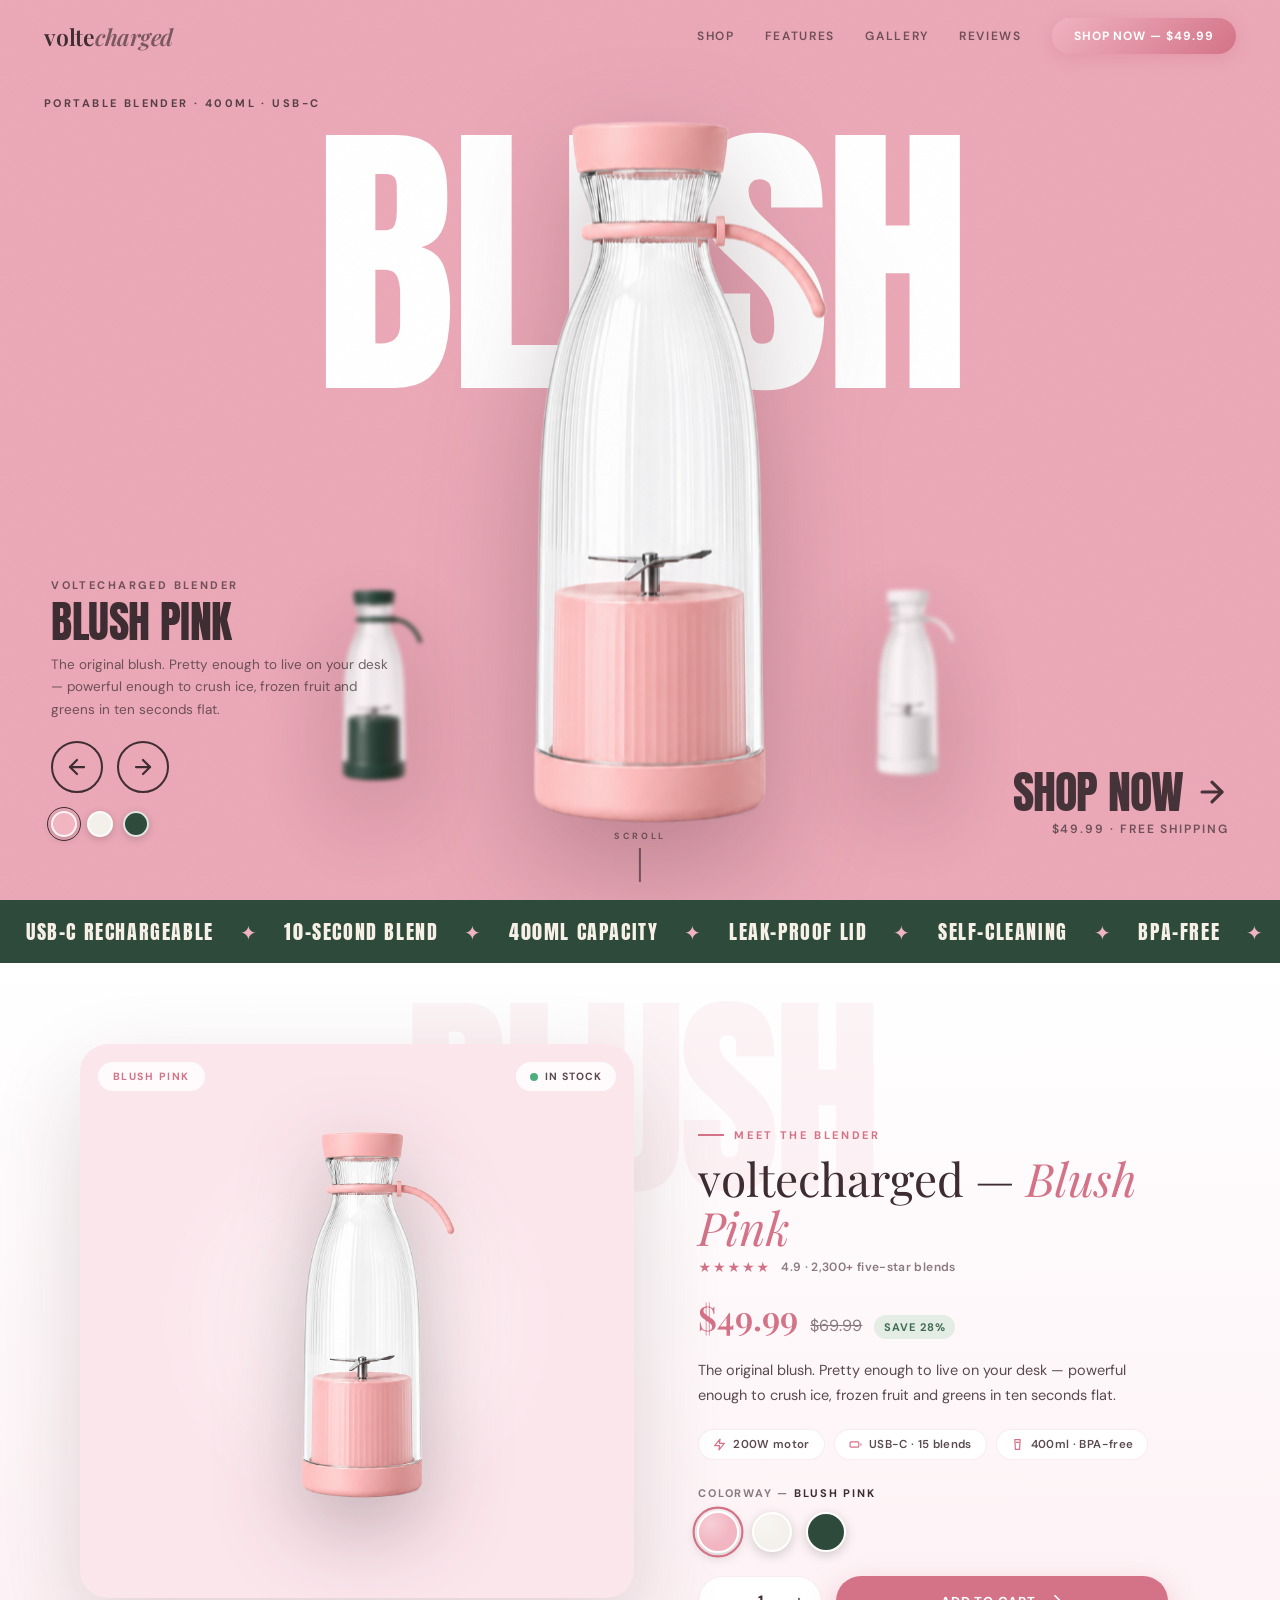
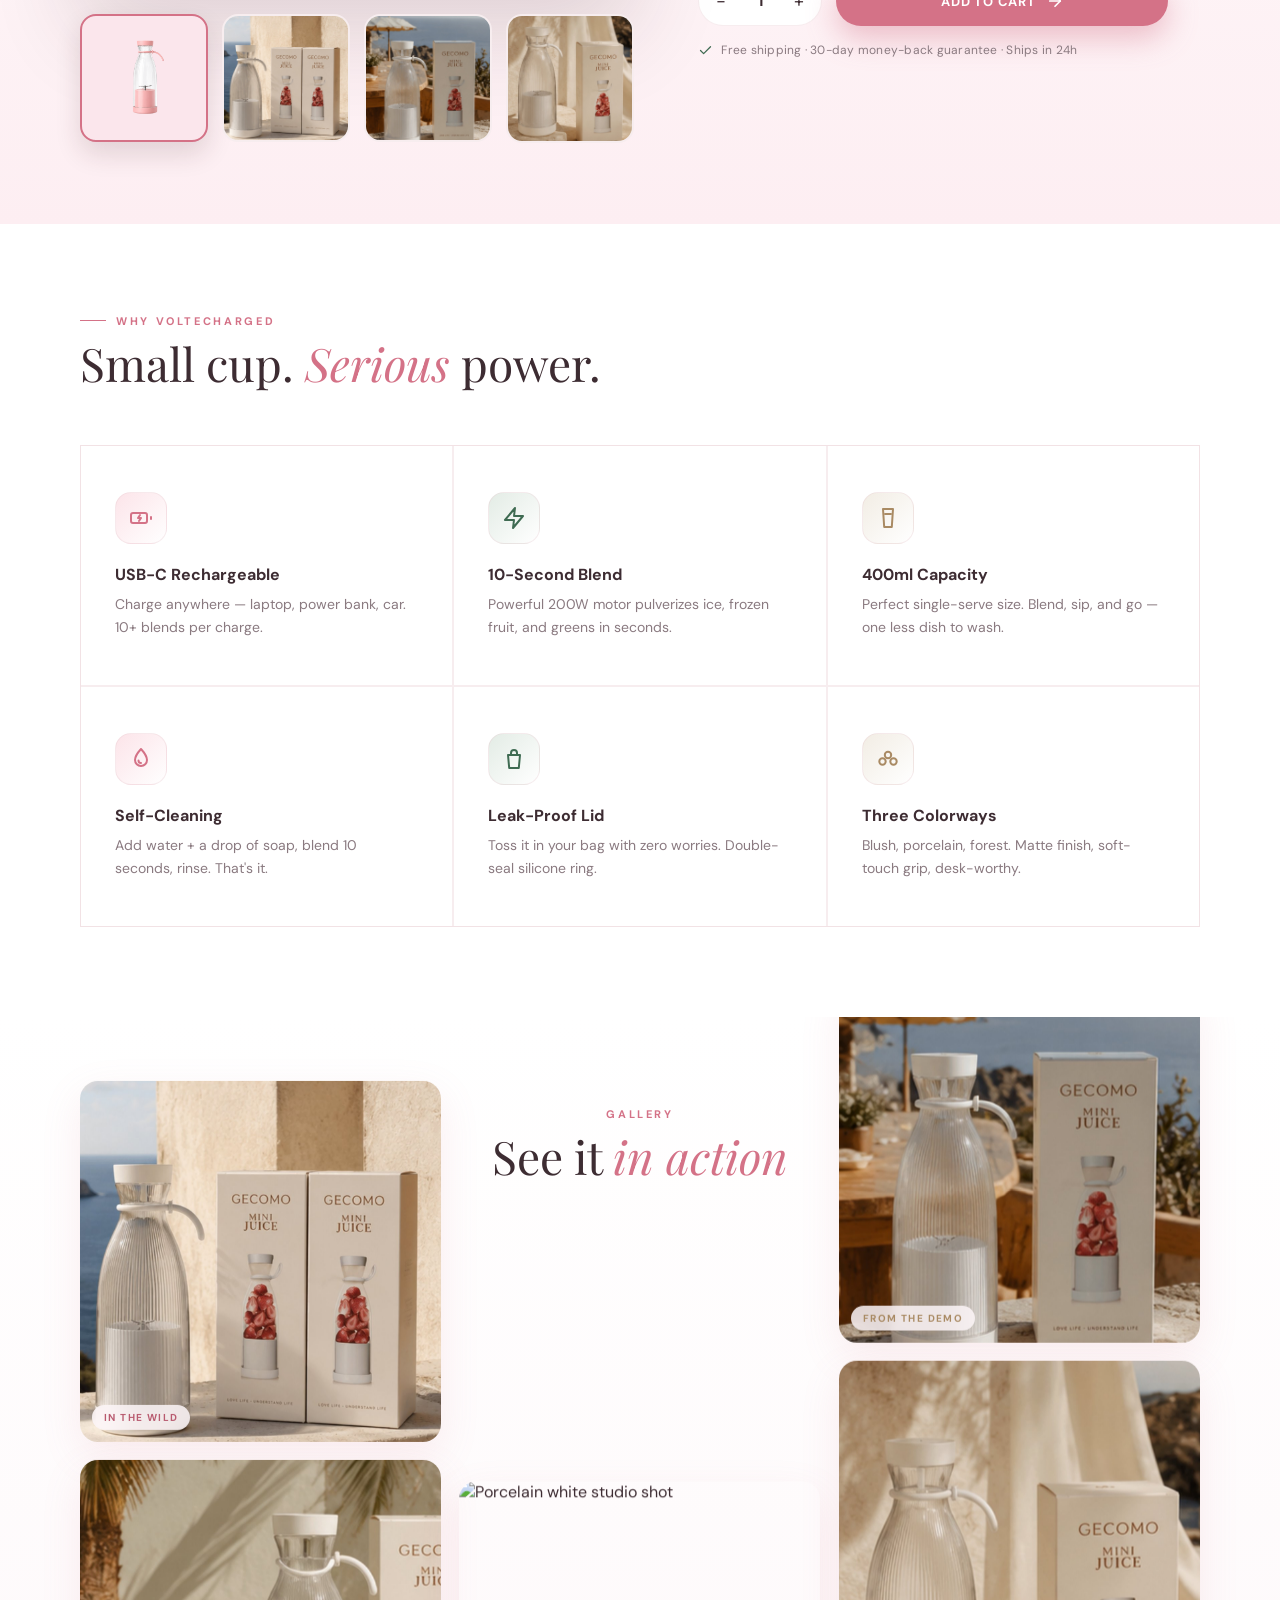
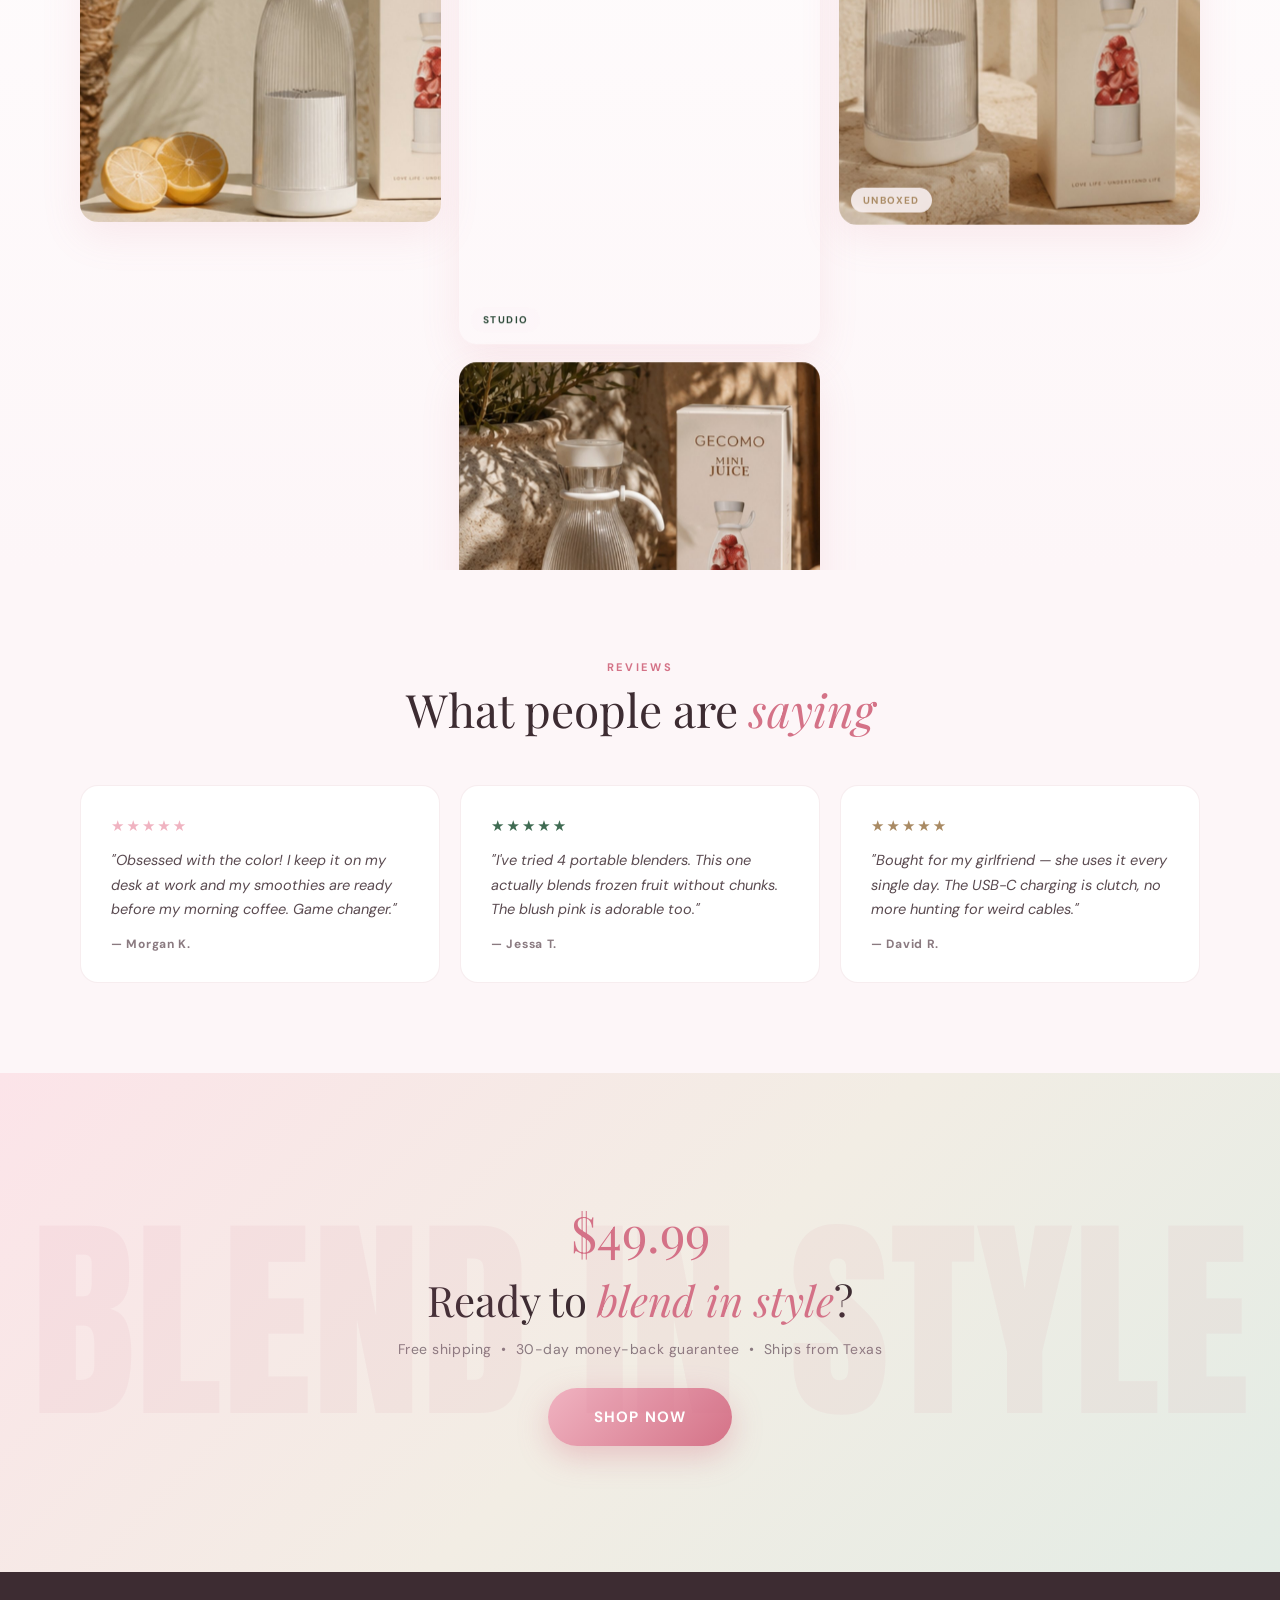
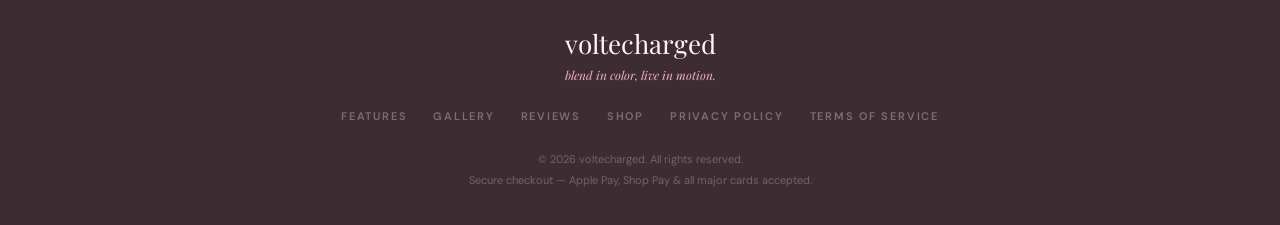
==== index.html @ 48da1735 "Fix checkout always adding the pink variant VARIANT_IDS had the same placeholder Shopify variant ID " ====
<!DOCTYPE html>
<html lang="en">
<head>
<meta charset="UTF-8">
<meta name="viewport" content="width=device-width, initial-scale=1.0">
<title>voltecharged — Portable Blender · Blend in color, live in motion</title>
<meta name="description" content="The voltecharged portable blender. 200W of ice-crushing power, USB-C rechargeable, 400ml of pure color. Blend anywhere, sip anywhere.">
<link rel="preconnect" href="https://fonts.googleapis.com">
<link rel="preconnect" href="https://fonts.gstatic.com" crossorigin>
<link href="https://fonts.googleapis.com/css2?family=Anton&family=DM+Sans:opsz,wght@9..40,300;9..40,400;9..40,500;9..40,600;9..40,700&family=Playfair+Display:ital,wght@0,400;0,600;1,400&display=swap" rel="stylesheet">
<style>
/* ============ RESET / TOKENS ============ */
*,*::before,*::after{margin:0;padding:0;box-sizing:border-box}
:root{
  --cream:#fdf6f8;
  --blush:#f0b3c1;
  --blush-soft:#fce4e9;
  --rose:#d47287;
  --rose-deep:#b85a6f;
  --ink:#3d2c32;
  --muted:#8a7a80;
  --line:rgba(232,203,210,.35);
  --hero-bg:#eba8b7;
  --hero-ink:#3d2c32;
  --hero-sub:rgba(61,44,50,.72);
  /* tri-tone palette pulled straight from the hero's panning backgrounds */
  --forest:#2e4a3a;
  --forest-mid:#3f6b52;
  --forest-soft:#e3ece5;
  --forest-ink:#f6f0e6;
  --sand:#e8e1d6;
  --sand-soft:#f2ede4;
  --sand-deep:#a98a63;
  --ease:cubic-bezier(.4,0,.2,1);
  --ease-out:cubic-bezier(.16,1,.3,1);
}
html{scroll-behavior:smooth}
html.lenis{height:auto;scroll-behavior:auto}
.lenis.lenis-smooth{scroll-behavior:auto}
body{
  font-family:'DM Sans',system-ui,sans-serif;
  background:var(--cream);
  color:var(--ink);
  -webkit-font-smoothing:antialiased;
  overflow-x:hidden;
}
img{display:block;max-width:100%}
a{color:inherit;text-decoration:none}
button{font-family:inherit;cursor:pointer;border:none;background:none;color:inherit}
::selection{background:var(--rose);color:#fff}
section{scroll-margin-top:70px}

/* ============ GRAIN ============ */
.grain{
  position:fixed;inset:0;pointer-events:none;z-index:200;opacity:.35;
  background-image:url("data:image/svg+xml,%3Csvg xmlns='http://www.w3.org/2000/svg' width='200' height='200'%3E%3Cfilter id='n'%3E%3CfeTurbulence type='fractalNoise' baseFrequency='0.9' numOctaves='4'/%3E%3C/filter%3E%3Crect width='200' height='200' filter='url(%23n)' opacity='0.06'/%3E%3C/svg%3E");
  background-size:200px 200px;
}

/* ============ NAV ============ */
nav{
  position:fixed;top:0;left:0;right:0;z-index:150;
  display:flex;align-items:center;justify-content:space-between;
  padding:18px clamp(18px,4vw,44px);
  color:var(--hero-ink);
  transition:background .45s var(--ease),color .65s var(--ease),box-shadow .45s var(--ease),padding .45s var(--ease);
}
nav.solid{
  background:rgba(253,246,248,.88);
  backdrop-filter:blur(14px);-webkit-backdrop-filter:blur(14px);
  color:var(--ink);
  box-shadow:0 1px 0 var(--line);
  padding-top:12px;padding-bottom:12px;
}
nav .logo{font-family:'Playfair Display',serif;font-size:23px;font-weight:600;letter-spacing:-.01em}
nav .logo em{font-style:italic;opacity:.65}
nav .links{display:flex;gap:30px;align-items:center}
nav .links a{
  font-size:12px;font-weight:600;letter-spacing:.14em;text-transform:uppercase;
  opacity:.72;transition:opacity .2s;position:relative;
}
nav .links a:hover{opacity:1}
nav .links a::after{
  content:'';position:absolute;left:0;bottom:-5px;height:1.5px;width:0;
  background:currentColor;transition:width .3s var(--ease-out);
}
nav .links a:hover::after{width:100%}
nav .cart-btn{
  padding:10px 22px;border-radius:24px;
  background:linear-gradient(135deg,var(--blush),var(--rose));
  color:#fff;font-size:12px;font-weight:700;letter-spacing:.08em;text-transform:uppercase;
  transition:transform .2s,box-shadow .2s;box-shadow:0 4px 18px rgba(212,114,135,.3);
}
nav .cart-btn:hover{transform:scale(1.05);box-shadow:0 8px 26px rgba(212,114,135,.45)}
@media(max-width:820px){nav .links a{display:none}}

/* ============ HERO ============ */
.hero{
  position:relative;width:100%;height:100vh;min-height:620px;overflow:hidden;
  background:var(--hero-bg);
  transition:background-color .65s var(--ease);
}
.hero .ghost{
  position:absolute;inset-inline:0;top:13%;
  display:flex;justify-content:center;pointer-events:none;user-select:none;z-index:2;
  font-family:'Anton',sans-serif;
  font-size:clamp(90px,23vw,330px);
  line-height:1;text-transform:uppercase;letter-spacing:-.02em;white-space:nowrap;
  color:#fff;
  transition:opacity .3s var(--ease);
}
.hero .ghost.swap{opacity:0}
.hero .carousel{position:absolute;inset:0;z-index:3}
.hero .item{
  position:absolute;
  transform-origin:50% 100%;
  transition:left .65s var(--ease),bottom .65s var(--ease),height .65s var(--ease),
             transform .65s var(--ease),filter .65s var(--ease),opacity .65s var(--ease);
  will-change:transform,filter,opacity,left;
}
.hero .item img{
  height:100%;width:auto;max-width:none;object-fit:contain;object-position:bottom center;
  -webkit-user-drag:none;user-select:none;
  filter:drop-shadow(0 34px 44px rgba(61,30,38,.28));
}
.hero .item[data-role="center"]{left:50%;bottom:0;height:72%;transform:translateX(-50%) scale(1.28);filter:blur(0);opacity:1;z-index:20}
.hero .item[data-role="left"]{left:29%;bottom:11%;height:25%;transform:translateX(-50%) scale(1);filter:blur(2px);opacity:.9;z-index:10}
.hero .item[data-role="right"]{left:71%;bottom:11%;height:25%;transform:translateX(-50%) scale(1);filter:blur(2px);opacity:.9;z-index:10}
.hero .hud{
  position:absolute;z-index:60;color:var(--hero-ink);
  transition:color .65s var(--ease);
}
.hero .hud-tl{top:96px;left:clamp(18px,4vw,44px);font-size:11px;font-weight:700;letter-spacing:.22em;text-transform:uppercase;opacity:.85}
.hero .hud-bl{bottom:clamp(22px,7vh,72px);left:clamp(18px,4vw,64px);max-width:340px}
.hero .hud-bl .kick{font-size:11px;font-weight:700;letter-spacing:.22em;text-transform:uppercase;opacity:.7;margin-bottom:8px}
.hero .hud-bl h2{
  font-family:'Anton',sans-serif;font-weight:400;
  font-size:clamp(26px,3.4vw,44px);line-height:1.02;text-transform:uppercase;letter-spacing:-.01em;
  margin-bottom:10px;
}
.hero .hud-bl p{font-size:13.5px;line-height:1.65;color:var(--hero-sub);margin-bottom:20px;transition:color .65s var(--ease)}
.hero .controls{display:flex;align-items:center;gap:14px}
.hero .arrow{
  width:52px;height:52px;border-radius:50%;
  border:2px solid currentColor;display:flex;align-items:center;justify-content:center;
  transition:transform .15s,background-color .15s,color .65s var(--ease);
}
.hero .arrow:hover{transform:scale(1.1);background:rgba(255,255,255,.16)}
.hero .arrow:active{transform:scale(.96)}
.hero .swatches{display:flex;gap:10px;margin-top:18px}
.hero .swatch{
  width:26px;height:26px;border-radius:50%;border:2px solid rgba(255,255,255,.85);
  box-shadow:0 2px 8px rgba(0,0,0,.18);position:relative;
  transition:transform .2s;
}
.hero .swatch:hover{transform:scale(1.15)}
.hero .swatch.on::after{
  content:'';position:absolute;inset:-6px;border-radius:50%;
  border:1.5px solid currentColor;
}
.hero .hud-br{
  bottom:clamp(22px,7vh,72px);right:clamp(18px,4vw,64px);
  display:flex;flex-direction:column;align-items:flex-end;gap:6px;text-align:right;
}
.hero .shop-link{
  display:inline-flex;align-items:center;gap:12px;
  font-family:'Anton',sans-serif;font-size:clamp(24px,3.6vw,52px);
  text-transform:uppercase;letter-spacing:-.02em;line-height:1;
  opacity:.95;transition:opacity .2s,transform .2s;
}
.hero .shop-link:hover{opacity:1;transform:translateX(6px)}
.hero .shop-link svg{transition:transform .2s}
.hero .shop-link:hover svg{transform:translateX(5px)}
.hero .price-note{font-size:12px;font-weight:600;letter-spacing:.16em;text-transform:uppercase;color:var(--hero-sub);transition:color .65s var(--ease)}
.hero .scroll-cue{
  position:absolute;bottom:18px;left:50%;transform:translateX(-50%);z-index:60;
  display:flex;flex-direction:column;align-items:center;gap:6px;
  color:var(--hero-ink);opacity:.65;transition:color .65s var(--ease);
  font-size:9px;font-weight:700;letter-spacing:.3em;text-transform:uppercase;
}
.hero .scroll-cue .line{width:1.5px;height:34px;background:currentColor;overflow:hidden;position:relative}
.hero .scroll-cue .line::after{
  content:'';position:absolute;left:0;top:-100%;width:100%;height:100%;
  background:var(--rose);animation:cue 1.8s var(--ease) infinite;
}
@keyframes cue{0%{top:-100%}55%{top:0}100%{top:100%}}
@media(max-width:640px){
  nav .cart-btn{display:none}
  .hero .hud-tl{display:none}
  .hero .ghost{top:15%}
  .hero .item[data-role="center"]{height:70%;bottom:16%;transform:translateX(-50%) scale(1.12)}
  .hero .item[data-role="left"]{left:18%;bottom:34%;height:20%}
  .hero .item[data-role="right"]{left:82%;bottom:34%;height:20%}
  .hero .hud-bl{max-width:250px;bottom:20px}
  .hero .hud-bl p{display:none}
  .hero .hud-br{bottom:20px}
  .hero .scroll-cue{display:none}
  .hero .arrow{width:46px;height:46px}
}

/* ============ MARQUEE ============ */
.marquee{
  background:var(--forest);color:var(--forest-ink);overflow:hidden;
  padding:16px 0;position:relative;z-index:5;
}
.marquee .track{
  display:flex;width:max-content;gap:0;
  animation:mq 26s linear infinite;
}
.marquee span{
  font-family:'Anton',sans-serif;font-size:clamp(15px,1.6vw,20px);
  text-transform:uppercase;letter-spacing:.08em;white-space:nowrap;padding:0 26px;
  display:flex;align-items:center;gap:26px;
}
.marquee span i{font-style:normal;color:var(--blush)}
@keyframes mq{to{transform:translateX(-50%)}}

/* ============ SECTIONS SHARED ============ */
.section{padding:clamp(70px,10vh,120px) 0}
.container{max-width:1200px;margin:0 auto;padding:0 clamp(18px,4vw,40px)}
.label{
  font-size:11px;font-weight:700;letter-spacing:.24em;text-transform:uppercase;
  color:var(--rose);margin-bottom:10px;display:flex;align-items:center;gap:10px;
}
.label::before{content:'';width:26px;height:1.5px;background:var(--rose)}
.section-title{
  font-family:'Playfair Display',serif;font-weight:400;
  font-size:clamp(30px,4vw,46px);line-height:1.12;color:var(--ink);
}
.section-title em{font-style:italic;color:var(--rose)}
[data-reveal]{opacity:0;transform:translateY(36px);transition:opacity .9s ease var(--d,0s),transform .9s var(--ease-out) var(--d,0s)}
[data-reveal].in{opacity:1;transform:none}

/* ============ PRODUCT SHOWROOM (carousel + details) ============ */
.showroom{
  position:relative;overflow:hidden;
  padding:clamp(64px,9vh,110px) 0;
  background:linear-gradient(180deg,#fff 0%,var(--pr-wash,var(--cream)) 100%);
  transition:background .8s var(--ease);
}
.showroom .container{position:relative;z-index:2}
.showroom .word{
  position:absolute;left:50%;top:clamp(8px,3vh,34px);transform:translateX(-50%);
  font-family:'Anton',sans-serif;font-size:clamp(74px,17vw,250px);line-height:1;
  text-transform:uppercase;letter-spacing:-.03em;white-space:nowrap;
  pointer-events:none;user-select:none;z-index:1;
  color:var(--pr-ghost,rgba(212,114,135,.07));transition:color .8s var(--ease);
}
.shop-grid{display:grid;grid-template-columns:1.05fr .95fr;gap:clamp(30px,5vw,66px);align-items:center}

/* ---- gallery side ---- */
.pr-gallery{display:flex;flex-direction:column;gap:16px}
.pr-stage{
  position:relative;border-radius:28px;overflow:hidden;aspect-ratio:1/1;
  display:flex;align-items:center;justify-content:center;
  background:var(--pr-panel,#fbe6ec);
  box-shadow:0 34px 90px rgba(61,30,38,.16);
  transition:background-color .8s var(--ease);
}
.pr-stage::before{
  content:'';position:absolute;width:74%;aspect-ratio:1;border-radius:50%;
  background:radial-gradient(circle,rgba(255,255,255,.65),transparent 70%);
  filter:blur(6px);
}
.pr-stage .badge{
  position:absolute;top:18px;left:18px;z-index:5;
  padding:8px 15px;border-radius:22px;
  background:rgba(255,255,255,.82);backdrop-filter:blur(8px);
  font-size:10.5px;font-weight:700;letter-spacing:.14em;text-transform:uppercase;
  color:var(--pr-accent,#d47287);transition:color .5s var(--ease);
}
.pr-stage .stock{
  position:absolute;top:18px;right:18px;z-index:5;
  display:flex;align-items:center;gap:7px;
  padding:8px 14px;border-radius:22px;
  background:rgba(255,255,255,.82);backdrop-filter:blur(8px);
  font-size:10.5px;font-weight:700;letter-spacing:.1em;text-transform:uppercase;color:#5a4a50;
}
.pr-stage .stock i{width:8px;height:8px;border-radius:50%;background:#4caf7d;box-shadow:0 0 0 0 rgba(76,175,125,.5);animation:pulse 2.2s infinite}
@keyframes pulse{0%{box-shadow:0 0 0 0 rgba(76,175,125,.5)}70%{box-shadow:0 0 0 8px rgba(76,175,125,0)}100%{box-shadow:0 0 0 0 rgba(76,175,125,0)}}
.pr-main{position:relative;width:80%;height:80%;z-index:3}
.pr-main img{
  position:absolute;inset:0;width:100%;height:100%;
  object-fit:contain;object-position:center;
  filter:drop-shadow(0 30px 42px rgba(61,30,38,.3));
  opacity:0;transform:scale(.92) translateY(8px);
  transition:opacity .5s var(--ease-out),transform .65s var(--ease-out);
}
.pr-main img.show{opacity:1;transform:scale(1) translateY(0)}
.pr-thumbs{display:grid;grid-template-columns:repeat(4,1fr);gap:14px}
.pr-thumb{
  position:relative;aspect-ratio:1;border-radius:16px;overflow:hidden;cursor:pointer;
  background:#fff;border:2px solid var(--line);
  transition:border-color .3s,transform .3s var(--ease-out),box-shadow .3s;
}
.pr-thumb img{width:100%;height:100%;object-fit:cover;transition:transform .5s var(--ease-out)}
.pr-thumb.prod{background:var(--pr-panel,#fbe6ec);transition:background-color .6s var(--ease),border-color .3s,transform .3s,box-shadow .3s}
.pr-thumb.prod img{object-fit:contain;padding:14%}
.pr-thumb:hover{transform:translateY(-4px)}
.pr-thumb:hover img{transform:scale(1.07)}
.pr-thumb.on{border-color:var(--pr-accent,#d47287);box-shadow:0 12px 26px rgba(61,30,38,.14)}
.pr-thumb .lens{position:absolute;inset:0;background:rgba(0,0,0,.28);opacity:0;display:flex;align-items:center;justify-content:center;color:#fff;transition:opacity .25s}
.pr-thumb:hover .lens{opacity:1}

/* ---- info side ---- */
.pr-info{max-width:470px}
.pr-info .eyebrow{
  font-size:11px;font-weight:700;letter-spacing:.24em;text-transform:uppercase;
  color:var(--pr-accent,var(--rose));margin-bottom:12px;display:flex;align-items:center;gap:10px;
  transition:color .5s var(--ease);
}
.pr-info .eyebrow::before{content:'';width:26px;height:1.5px;background:currentColor}
.pr-info h2{
  font-family:'Playfair Display',serif;font-weight:400;
  font-size:clamp(30px,4vw,46px);line-height:1.06;color:var(--ink);margin-bottom:6px;
}
.pr-info h2 em{font-style:italic;color:var(--pr-accent,var(--rose));transition:color .5s var(--ease)}
.pr-rating{display:flex;align-items:center;gap:10px;margin-bottom:18px}
.pr-rating .stars{color:var(--pr-accent,var(--rose));font-size:14px;letter-spacing:2px;transition:color .5s var(--ease)}
.pr-rating span{font-size:12px;font-weight:600;color:var(--muted);letter-spacing:.03em}
.pr-price{display:flex;align-items:baseline;gap:12px;margin-bottom:18px}
.pr-price b{font-family:'Playfair Display',serif;font-weight:600;font-size:clamp(26px,3vw,34px);color:var(--pr-accent,var(--rose));transition:color .5s var(--ease)}
.pr-price s{font-size:16px;color:var(--muted)}
.pr-price .save{font-size:11px;font-weight:700;letter-spacing:.08em;text-transform:uppercase;color:var(--forest-mid);background:var(--forest-soft);padding:5px 10px;border-radius:14px}
.pr-desc{font-size:14.5px;color:#5a4a50;line-height:1.72;margin-bottom:22px}
.pr-chips{display:flex;flex-wrap:wrap;gap:9px;margin-bottom:26px}
.pr-chip{
  padding:7px 14px;border-radius:20px;border:1px solid var(--line);background:#fff;
  font-size:11.5px;font-weight:600;letter-spacing:.03em;color:#5a4a50;
  display:flex;align-items:center;gap:7px;
}
.pr-chip svg{color:var(--pr-accent,var(--rose));transition:color .5s var(--ease)}
.pr-color-row{margin-bottom:24px}
.pr-color-row .lab{font-size:11px;font-weight:700;letter-spacing:.16em;text-transform:uppercase;color:var(--muted);margin-bottom:12px}
.pr-color-row .lab b{color:var(--ink);font-weight:700}
.pr-swatches{display:flex;gap:14px}
.pr-swatch{
  position:relative;width:40px;height:40px;border-radius:50%;cursor:pointer;
  border:2px solid #fff;box-shadow:0 3px 12px rgba(0,0,0,.18);
  transition:transform .2s var(--ease-out);
}
.pr-swatch:hover{transform:scale(1.12)}
.pr-swatch.on{transform:scale(1.06)}
.pr-swatch.on::after{content:'';position:absolute;inset:-6px;border-radius:50%;border:2px solid var(--pr-accent,var(--rose));transition:border-color .4s var(--ease)}
.pr-actions{display:flex;align-items:stretch;gap:14px}
.qty{display:flex;align-items:center;border:1.5px solid var(--line);border-radius:30px;overflow:hidden;background:#fff}
.qty button{width:44px;height:100%;font-size:18px;color:var(--ink);transition:background .2s}
.qty button:hover{background:var(--cream)}
.qty span{min-width:34px;text-align:center;font-size:15px;font-weight:700}
.pr-buy{
  flex:1;display:inline-flex;align-items:center;justify-content:center;gap:10px;
  padding:16px 30px;border-radius:30px;
  background:var(--pr-accent,var(--rose));color:#fff;
  font-size:13px;font-weight:700;letter-spacing:.06em;text-transform:uppercase;
  box-shadow:0 12px 30px var(--pr-shadow,rgba(212,114,135,.4));
  transition:transform .22s var(--ease-out),box-shadow .22s,background-color .5s var(--ease);
}
.pr-buy:hover{transform:translateY(-3px)}
.pr-buy svg{transition:transform .2s}
.pr-buy:hover svg{transform:translateX(4px)}
.pr-note{margin-top:16px;font-size:12px;color:var(--muted);letter-spacing:.02em;display:flex;align-items:center;gap:8px}
.pr-note svg{color:var(--forest-mid)}
@media(max-width:900px){
  .shop-grid{grid-template-columns:1fr;gap:36px}
  .showroom .word{font-size:clamp(70px,26vw,140px)}
  .pr-info{max-width:none}
}
@media(max-width:480px){
  .pr-actions{flex-wrap:wrap}
  .qty{width:100%;justify-content:space-between}
  .pr-buy{width:100%}
}

/* ============ FEATURES ============ */
.features{background:#fff}
.features .head{max-width:560px;margin-bottom:56px}
.features-grid{display:grid;grid-template-columns:repeat(3,1fr);gap:2px;background:var(--line);border:1px solid var(--line)}
.f-card{
  background:#fff;padding:46px 34px;position:relative;overflow:hidden;
  transition:background .3s;
}
.f-card::after{
  content:'';position:absolute;left:0;bottom:0;height:3px;width:0;
  background:linear-gradient(90deg,var(--blush),var(--rose));
  transition:width .45s var(--ease-out);
}
.f-card:hover{background:var(--cream)}
.f-card:hover::after{width:100%}
.f-card .icon{
  width:52px;height:52px;border-radius:16px;margin-bottom:20px;
  background:linear-gradient(135deg,var(--blush-soft),#fff);
  border:1px solid var(--line);
  display:flex;align-items:center;justify-content:center;color:var(--rose);
  transition:transform .3s var(--ease-out);
}
.f-card:hover .icon{transform:translateY(-4px) rotate(-6deg)}
/* tri-tone accents rotate through the grid — blush · forest · sand */
.features-grid .f-card:nth-child(3n+2)::after{background:linear-gradient(90deg,var(--forest-mid),var(--forest))}
.features-grid .f-card:nth-child(3n+2) .icon{color:var(--forest-mid);background:linear-gradient(135deg,var(--forest-soft),#fff)}
.features-grid .f-card:nth-child(3n+3)::after{background:linear-gradient(90deg,var(--sand-deep),#8a6f45)}
.features-grid .f-card:nth-child(3n+3) .icon{color:var(--sand-deep);background:linear-gradient(135deg,var(--sand-soft),#fff)}
.f-card h3{font-size:16px;font-weight:700;margin-bottom:8px}
.f-card p{font-size:14px;color:var(--muted);line-height:1.65}
@media(max-width:900px){.features-grid{grid-template-columns:repeat(2,1fr)}}
@media(max-width:600px){.features-grid{grid-template-columns:1fr}}

/* ============ GALLERY ============ */
.gallery{background:linear-gradient(180deg,#fff 0%,var(--cream) 100%);overflow:hidden}
.gallery .head{text-align:center;margin-bottom:54px}
.gallery .head .label{justify-content:center}
.gallery .head .label::before{display:none}
.mosaic{display:grid;grid-template-columns:repeat(3,1fr);gap:18px;align-items:start}
.mosaic .col{display:flex;flex-direction:column;gap:18px;will-change:transform}
.mosaic .ph{
  border-radius:18px;overflow:hidden;position:relative;
  box-shadow:0 14px 40px rgba(212,114,135,.12);
}
.mosaic .ph img{width:100%;aspect-ratio:1;object-fit:cover;transition:transform .6s var(--ease-out)}
.mosaic .ph:hover img{transform:scale(1.06)}
.mosaic .ph.tall img{aspect-ratio:.78}
.mosaic .ph .tag{
  position:absolute;left:12px;bottom:12px;padding:6px 12px;border-radius:14px;
  background:rgba(253,246,248,.85);backdrop-filter:blur(6px);
  font-size:10px;font-weight:700;letter-spacing:.14em;text-transform:uppercase;color:var(--rose-deep);
}
.mosaic .col:nth-child(2) .ph .tag{color:var(--forest)}
.mosaic .col:nth-child(3) .ph .tag{color:var(--sand-deep)}
@media(max-width:700px){.mosaic{grid-template-columns:repeat(2,1fr)}.mosaic .col:nth-child(3){display:none}}

/* ============ REVIEWS ============ */
.reviews{background:var(--cream)}
.reviews .head{text-align:center;margin-bottom:50px}
.reviews .head .label{justify-content:center}
.reviews .head .label::before{display:none}
.reviews-grid{display:grid;grid-template-columns:repeat(3,1fr);gap:20px}
.r-card{
  background:#fff;padding:30px;border-radius:18px;border:1px solid var(--line);
  transition:transform .3s var(--ease-out),box-shadow .3s;
}
.r-card:hover{transform:translateY(-6px);box-shadow:0 18px 44px rgba(212,114,135,.14)}
.r-card .stars{color:var(--blush);font-size:15px;letter-spacing:2px;margin-bottom:12px}
.reviews-grid .r-card:nth-child(2) .stars{color:var(--forest-mid)}
.reviews-grid .r-card:nth-child(3) .stars{color:var(--sand-deep)}
.r-card blockquote{font-size:14.5px;color:#5a4a50;line-height:1.7;font-style:italic;margin-bottom:14px}
.r-card .who{font-size:12px;font-weight:700;color:var(--muted);letter-spacing:.06em}
@media(max-width:820px){.reviews-grid{grid-template-columns:1fr}}

/* ============ CTA ============ */
.cta{
  position:relative;overflow:hidden;text-align:center;
  padding:clamp(90px,14vh,150px) 24px;
  background:linear-gradient(135deg,var(--blush-soft) 0%,var(--sand-soft) 52%,var(--forest-soft) 100%);
}
.cta .big-ghost{
  position:absolute;inset-inline:0;top:50%;transform:translateY(-50%);
  font-family:'Anton',sans-serif;font-size:clamp(80px,17vw,260px);
  text-transform:uppercase;line-height:1;white-space:nowrap;
  color:rgba(212,114,135,.07);pointer-events:none;user-select:none;
}
.cta .price{
  font-family:'Playfair Display',serif;font-size:clamp(34px,4vw,50px);
  color:var(--rose);margin-bottom:6px;
}
.cta h2{font-family:'Playfair Display',serif;font-weight:400;font-size:clamp(28px,3.6vw,42px);margin-bottom:12px}
.cta h2 em{color:var(--rose);font-style:italic}
.cta p{font-size:14px;color:var(--muted);letter-spacing:.04em;margin-bottom:30px}
.btn{
  display:inline-flex;align-items:center;gap:10px;
  padding:17px 38px;border-radius:32px;
  font-size:13px;font-weight:700;letter-spacing:.08em;text-transform:uppercase;
  transition:transform .25s var(--ease-out),box-shadow .25s;
}
.btn-primary{
  background:linear-gradient(135deg,var(--blush),var(--rose));color:#fff;
  box-shadow:0 10px 30px rgba(212,114,135,.35);
}
.btn-primary:hover{transform:translateY(-3px) scale(1.02);box-shadow:0 16px 40px rgba(212,114,135,.45)}
.btn-outline{background:transparent;color:var(--rose);border:1.5px solid var(--rose)}
.btn-outline:hover{background:rgba(212,114,135,.07)}

/* ============ FOOTER ============ */
footer{background:var(--ink);color:rgba(253,246,248,.55);padding:54px 24px 34px;text-align:center}
footer .f-logo{font-family:'Playfair Display',serif;font-size:26px;color:var(--cream);margin-bottom:6px}
footer .f-tag{font-size:12px;font-style:italic;font-family:'Playfair Display',serif;color:var(--blush);margin-bottom:26px}
footer .f-links{display:flex;justify-content:center;gap:26px;margin-bottom:26px;flex-wrap:wrap}
footer .f-links a{font-size:11px;font-weight:600;letter-spacing:.16em;text-transform:uppercase;opacity:.6;transition:opacity .2s}
footer .f-links a:hover{opacity:1}
footer small{display:block;font-size:11px;line-height:1.9;opacity:.5}

@media(prefers-reduced-motion:reduce){
  *,*::before,*::after{animation-duration:.01ms!important;transition-duration:.01ms!important}
  [data-reveal]{opacity:1;transform:none}
}
</style>
</head>
<body>

<div class="grain"></div>

<nav id="nav">
  <a class="logo" href="#top">volte<em>charged</em></a>
  <div class="links">
    <a href="#shop-product">Shop</a>
    <a href="#features">Features</a>
    <a href="#gallery">Gallery</a>
    <a href="#reviews">Reviews</a>
    <button class="cart-btn" data-buy>Shop Now — $49.99</button>
  </div>
</nav>

<!-- ================= HERO : 3-image shuffle carousel ================= -->
<section class="hero" id="top">
  <div class="ghost" id="ghost">BLUSH</div>
  <div class="carousel" id="carousel">
    <div class="item" data-key="pink"><img src="assets/blender-pink.png" alt="voltecharged blender — blush pink" draggable="false"></div>
    <div class="item" data-key="white"><img src="assets/blender-white.png" alt="voltecharged blender — porcelain white" draggable="false"></div>
    <div class="item" data-key="green"><img src="assets/blender-green.png" alt="voltecharged blender — forest green" draggable="false"></div>
  </div>

  <div class="hud hud-tl">Portable Blender · 400ml · USB-C</div>

  <div class="hud hud-bl">
    <div class="kick" id="heroKick">Voltecharged Blender</div>
    <h2 id="heroName">Blush Pink</h2>
    <p id="heroLine">The original blush. Pretty enough to live on your desk — powerful enough to crush ice, frozen fruit and greens in ten seconds flat.</p>
    <div class="controls">
      <button class="arrow" id="prevBtn" aria-label="Previous color">
        <svg width="24" height="24" viewBox="0 0 24 24" fill="none" stroke="currentColor" stroke-width="2.25" stroke-linecap="round" stroke-linejoin="round"><path d="M19 12H5"/><path d="M12 19l-7-7 7-7"/></svg>
      </button>
      <button class="arrow" id="nextBtn" aria-label="Next color">
        <svg width="24" height="24" viewBox="0 0 24 24" fill="none" stroke="currentColor" stroke-width="2.25" stroke-linecap="round" stroke-linejoin="round"><path d="M5 12h14"/><path d="M12 5l7 7-7 7"/></svg>
      </button>
    </div>
    <div class="swatches" id="swatches"></div>
  </div>

  <div class="hud hud-br">
    <button class="shop-link" data-buy>
      Shop Now
      <svg width="34" height="34" viewBox="0 0 24 24" fill="none" stroke="currentColor" stroke-width="2.25" stroke-linecap="round" stroke-linejoin="round"><path d="M5 12h14"/><path d="M12 5l7 7-7 7"/></svg>
    </button>
    <div class="price-note">$49.99 · Free Shipping</div>
  </div>

  <div class="scroll-cue"><span>Scroll</span><span class="line"></span></div>
</section>

<!-- ================= MARQUEE ================= -->
<div class="marquee" aria-hidden="true">
  <div class="track" id="mqTrack">
    <span>USB-C Rechargeable <i>✦</i> 10-Second Blend <i>✦</i> 400ml Capacity <i>✦</i> Leak-Proof Lid <i>✦</i> Self-Cleaning <i>✦</i> BPA-Free <i>✦</i> 200W Motor <i>✦</i> Free Shipping <i>✦</i></span>
    <span>USB-C Rechargeable <i>✦</i> 10-Second Blend <i>✦</i> 400ml Capacity <i>✦</i> Leak-Proof Lid <i>✦</i> Self-Cleaning <i>✦</i> BPA-Free <i>✦</i> 200W Motor <i>✦</i> Free Shipping <i>✦</i></span>
  </div>
</div>

<!-- ================= PRODUCT SHOWROOM : carousel + details ================= -->
<section class="showroom" id="shop-product">
  <div class="word" id="prWord">BLUSH</div>
  <div class="container">
    <div class="shop-grid">
      <!-- gallery / carousel -->
      <div class="pr-gallery" data-reveal>
        <div class="pr-stage">
          <div class="badge" id="prBadge">Blush Pink</div>
          <div class="stock"><i></i> In stock</div>
          <div class="pr-main" id="prMain"></div>
        </div>
        <div class="pr-thumbs" id="prThumbs"></div>
      </div>

      <!-- details -->
      <div class="pr-info" data-reveal style="--d:.1s">
        <div class="eyebrow">Meet the blender</div>
        <h2>voltecharged — <em id="prName">Blush Pink</em></h2>
        <div class="pr-rating">
          <div class="stars">★★★★★</div>
          <span>4.9 · 2,300+ five-star blends</span>
        </div>
        <div class="pr-price">
          <b id="prPrice">$49.99</b>
          <s>$69.99</s>
          <span class="save">Save 28%</span>
        </div>
        <p class="pr-desc" id="prDesc">The original blush. Pretty enough to live on your desk — powerful enough to crush ice, frozen fruit and greens in ten seconds flat.</p>

        <div class="pr-chips">
          <span class="pr-chip"><svg width="13" height="13" viewBox="0 0 24 24" fill="none" stroke="currentColor" stroke-width="2.2" stroke-linecap="round" stroke-linejoin="round"><path d="M13 2L3 14h9l-1 8 10-12h-9l1-8z"/></svg> 200W motor</span>
          <span class="pr-chip"><svg width="13" height="13" viewBox="0 0 24 24" fill="none" stroke="currentColor" stroke-width="2.2" stroke-linecap="round" stroke-linejoin="round"><rect x="2" y="7" width="16" height="10" rx="2"/><line x1="22" y1="11" x2="22" y2="13"/></svg> USB-C · 15 blends</span>
          <span class="pr-chip"><svg width="13" height="13" viewBox="0 0 24 24" fill="none" stroke="currentColor" stroke-width="2.2" stroke-linecap="round" stroke-linejoin="round"><path d="M7 3h10l-1.2 18H8.2L7 3z"/><line x1="9" y1="8" x2="15" y2="8"/></svg> 400ml · BPA-free</span>
        </div>

        <div class="pr-color-row">
          <div class="lab">Colorway — <b id="prSwatchName">Blush Pink</b></div>
          <div class="pr-swatches" id="prSwatches"></div>
        </div>

        <div class="pr-actions">
          <div class="qty">
            <button id="qtyMinus" aria-label="Decrease quantity">−</button>
            <span id="qtyVal">1</span>
            <button id="qtyPlus" aria-label="Increase quantity">+</button>
          </div>
          <button class="pr-buy" id="prBuy">
            Add to Cart
            <svg width="18" height="18" viewBox="0 0 24 24" fill="none" stroke="currentColor" stroke-width="2.25" stroke-linecap="round" stroke-linejoin="round"><path d="M5 12h14"/><path d="M12 5l7 7-7 7"/></svg>
          </button>
        </div>
        <div class="pr-note">
          <svg width="15" height="15" viewBox="0 0 24 24" fill="none" stroke="currentColor" stroke-width="2" stroke-linecap="round" stroke-linejoin="round"><path d="M20 6L9 17l-5-5"/></svg>
          Free shipping · 30-day money-back guarantee · Ships in 24h
        </div>
      </div>
    </div>
  </div>
</section>

<!-- ================= FEATURES ================= -->
<section class="section features" id="features">
  <div class="container">
    <div class="head">
      <div class="label" data-reveal>Why voltecharged</div>
      <h2 class="section-title" data-reveal style="--d:.08s">Small cup. <em>Serious</em> power.</h2>
    </div>
    <div class="features-grid">
      <div class="f-card" data-reveal style="--d:0s">
        <div class="icon"><svg width="24" height="24" viewBox="0 0 24 24" fill="none" stroke="currentColor" stroke-width="2" stroke-linecap="round" stroke-linejoin="round"><rect x="2" y="7" width="16" height="10" rx="2"/><line x1="22" y1="11" x2="22" y2="13"/><path d="M11 9l-2 3h3l-2 3"/></svg></div>
        <h3>USB-C Rechargeable</h3><p>Charge anywhere — laptop, power bank, car. 10+ blends per charge.</p>
      </div>
      <div class="f-card" data-reveal style="--d:.07s">
        <div class="icon"><svg width="24" height="24" viewBox="0 0 24 24" fill="none" stroke="currentColor" stroke-width="2" stroke-linecap="round" stroke-linejoin="round"><path d="M13 2L3 14h9l-1 8 10-12h-9l1-8z"/></svg></div>
        <h3>10-Second Blend</h3><p>Powerful 200W motor pulverizes ice, frozen fruit, and greens in seconds.</p>
      </div>
      <div class="f-card" data-reveal style="--d:.14s">
        <div class="icon"><svg width="24" height="24" viewBox="0 0 24 24" fill="none" stroke="currentColor" stroke-width="2" stroke-linecap="round" stroke-linejoin="round"><path d="M7 3h10l-1.2 18H8.2L7 3z"/><line x1="9" y1="8" x2="15" y2="8"/></svg></div>
        <h3>400ml Capacity</h3><p>Perfect single-serve size. Blend, sip, and go — one less dish to wash.</p>
      </div>
      <div class="f-card" data-reveal style="--d:.21s">
        <div class="icon"><svg width="24" height="24" viewBox="0 0 24 24" fill="none" stroke="currentColor" stroke-width="2" stroke-linecap="round" stroke-linejoin="round"><path d="M12 2s6 6.6 6 11a6 6 0 0 1-12 0c0-4.4 6-11 6-11z"/><path d="M9.5 13.5a2.5 2.5 0 0 0 2.5 2.5"/></svg></div>
        <h3>Self-Cleaning</h3><p>Add water + a drop of soap, blend 10 seconds, rinse. That's it.</p>
      </div>
      <div class="f-card" data-reveal style="--d:.28s">
        <div class="icon"><svg width="24" height="24" viewBox="0 0 24 24" fill="none" stroke="currentColor" stroke-width="2" stroke-linecap="round" stroke-linejoin="round"><path d="M6 8h12l-1.2 13H7.2L6 8z"/><path d="M9 8V6a3 3 0 0 1 6 0v2"/></svg></div>
        <h3>Leak-Proof Lid</h3><p>Toss it in your bag with zero worries. Double-seal silicone ring.</p>
      </div>
      <div class="f-card" data-reveal style="--d:.35s">
        <div class="icon"><svg width="24" height="24" viewBox="0 0 24 24" fill="none" stroke="currentColor" stroke-width="2" stroke-linecap="round" stroke-linejoin="round"><circle cx="12" cy="8" r="3.2"/><circle cx="6.5" cy="14.5" r="3.2"/><circle cx="17.5" cy="14.5" r="3.2"/></svg></div>
        <h3>Three Colorways</h3><p>Blush, porcelain, forest. Matte finish, soft-touch grip, desk-worthy.</p>
      </div>
    </div>
  </div>
</section>

<!-- ================= GALLERY : parallax mosaic ================= -->
<section class="section gallery" id="gallery">
  <div class="container">
    <div class="head">
      <div class="label" data-reveal>Gallery</div>
      <h2 class="section-title" data-reveal style="--d:.08s">See it <em>in action</em></h2>
    </div>
    <div class="mosaic">
      <div class="col" data-plx="0.06">
        <div class="ph" data-reveal><img src="assets/gallery-wild.jpg" alt="Blender in use" loading="lazy"><span class="tag">In the wild</span></div>
        <div class="ph" data-reveal style="--d:.08s"><img src="assets/gallery-brand.jpg" alt="blend in color — voltecharged" loading="lazy"></div>
      </div>
      <div class="col" data-plx="-0.08">
        <div class="ph tall" data-reveal style="--d:.12s"><img src="https://cdn.shopify.com/s/files/1/1010/2482/5658/files/3452ef32-2bb4-45eb-b70e-d3ad4888d5a5.jpg?v=1784389752" alt="Porcelain white studio shot" loading="lazy"><span class="tag">Studio</span></div>
        <div class="ph" data-reveal style="--d:.18s"><img src="assets/gallery-blush.jpg" alt="Blush pink blender duo" loading="lazy"><span class="tag">Blush</span></div>
      </div>
      <div class="col" data-plx="0.1">
        <div class="ph" data-reveal style="--d:.2s"><img src="assets/gallery-demo.jpg" alt="Blender on the counter" loading="lazy"><span class="tag">From the demo</span></div>
        <div class="ph tall" data-reveal style="--d:.26s"><img src="assets/gallery-unboxed.jpg" alt="Blender with packaging" loading="lazy"><span class="tag">Unboxed</span></div>
      </div>
    </div>
  </div>
</section>

<!-- ================= REVIEWS ================= -->
<section class="section reviews" id="reviews">
  <div class="container">
    <div class="head">
      <div class="label" data-reveal>Reviews</div>
      <h2 class="section-title" data-reveal style="--d:.08s">What people are <em>saying</em></h2>
    </div>
    <div class="reviews-grid">
      <div class="r-card" data-reveal style="--d:0s">
        <div class="stars">★★★★★</div>
        <blockquote>"Obsessed with the color! I keep it on my desk at work and my smoothies are ready before my morning coffee. Game changer."</blockquote>
        <div class="who">— Morgan K.</div>
      </div>
      <div class="r-card" data-reveal style="--d:.1s">
        <div class="stars">★★★★★</div>
        <blockquote>"I've tried 4 portable blenders. This one actually blends frozen fruit without chunks. The blush pink is adorable too."</blockquote>
        <div class="who">— Jessa T.</div>
      </div>
      <div class="r-card" data-reveal style="--d:.2s">
        <div class="stars">★★★★★</div>
        <blockquote>"Bought for my girlfriend — she uses it every single day. The USB-C charging is clutch, no more hunting for weird cables."</blockquote>
        <div class="who">— David R.</div>
      </div>
    </div>
  </div>
</section>

<!-- ================= CTA ================= -->
<section class="cta" id="shop">
  <div class="big-ghost">Blend in style</div>
  <div class="price" data-reveal>$49.99</div>
  <h2 data-reveal style="--d:.06s">Ready to <em>blend in style</em>?</h2>
  <p data-reveal style="--d:.12s">Free shipping &nbsp;•&nbsp; 30-day money-back guarantee &nbsp;•&nbsp; Ships from Texas</p>
  <button class="btn btn-primary" data-buy data-reveal style="--d:.18s;font-size:15px;padding:19px 46px">Shop Now</button>
</section>

<footer>
  <div class="f-logo">voltecharged</div>
  <div class="f-tag">blend in color, live in motion.</div>
  <div class="f-links">
    <a href="#features">Features</a>
    <a href="#gallery">Gallery</a>
    <a href="#reviews">Reviews</a>
    <a href="#shop">Shop</a>
    <a href="privacy.html">Privacy Policy</a>
    <a href="terms.html">Terms of Service</a>
  </div>
  <small>&copy; 2026 voltecharged. All rights reserved.<br>Secure checkout — Apple Pay, Shop Pay &amp; all major cards accepted.</small>
</footer>

<script src="https://cdn.jsdelivr.net/npm/lenis@1.1.14/dist/lenis.min.js"></script>
<script>
/* ============================================================
   SHOPIFY CHECKOUT WIRING
   domain + variant IDs — swap in the real white/green variant
   IDs from your Shopify admin when you have them.
============================================================ */
const SHOPIFY_DOMAIN = 'ehh05e-7q.myshopify.com';
const VARIANT_IDS = {
  pink:  '53762550366522',   // Pink / 380ml
  white: '53762550432058',   // White / 380ml
  green: '53762550497594'    // Green / 380ml
};
function checkout(key){
  const v = VARIANT_IDS[key] || VARIANT_IDS.pink;
  window.location.href = `https://${SHOPIFY_DOMAIN}/cart/${v}:1`;
}

/* ============================================================
   HERO — 3-image shuffle carousel
============================================================ */
const VARIANTS = [
  { key:'pink',  name:'Blush Pink',      ghost:'BLUSH',
    line:'The original blush. Pretty enough to live on your desk — powerful enough to crush ice, frozen fruit and greens in ten seconds flat.',
    bg:'#eba8b7', ink:'#3d2c32', sub:'rgba(61,44,50,.72)', swatch:'#f2b6c2',
    price:'$49.99', accent:'#d47287', panel:'#fbe6ec', wash:'#fdeef2',
    ghostColor:'rgba(212,114,135,.08)', shadow:'rgba(212,114,135,.42)' },
  { key:'white', name:'Porcelain White', ghost:'CLOUD',
    line:'Clean porcelain white. Minimal on the counter, maximal in the cup — same 200W bite, zero visual noise.',
    bg:'#e8e1d6', ink:'#443b33', sub:'rgba(68,59,51,.68)', swatch:'#f4f1ec',
    price:'$49.99', accent:'#a98a63', panel:'#f2ede4', wash:'#f7f3ec',
    ghostColor:'rgba(169,138,99,.1)', shadow:'rgba(169,138,99,.4)' },
  { key:'green', name:'Forest Green',    ghost:'FOREST',
    line:'Deep forest green. Bold color, same ice-crushing motor — for the one who never orders the plain latte.',
    bg:'#2e4a3a', ink:'#f6f0e6', sub:'rgba(246,240,230,.7)', swatch:'#2e4a3a',
    price:'$49.99', accent:'#3f6b52', panel:'#e3ece5', wash:'#eef4ef',
    ghostColor:'rgba(46,74,58,.09)', shadow:'rgba(63,107,82,.4)' }
];
/* shared lifestyle shots for the carousel thumbnail strip */
const LIFESTYLE = [
  { src:'assets/gallery-wild.jpg',    label:'In the wild' },
  { src:'assets/gallery-demo.jpg',    label:'On the counter' },
  { src:'assets/gallery-unboxed.jpg', label:'Unboxed' }
];

const heroEl    = document.querySelector('.hero');
const items     = [...document.querySelectorAll('.hero .item')];
const ghostEl   = document.getElementById('ghost');
const nameEl    = document.getElementById('heroName');
const lineEl    = document.getElementById('heroLine');
const swWrap    = document.getElementById('swatches');
const nav       = document.getElementById('nav');
const ANIM_MS   = 650;

let activeIndex = 0;
let isAnimating = false;
let autoTimer   = null;
let idleTimer   = null;
let activeShowroomSync = null; // set below once the product showroom defines selectColor

/* preload */
VARIANTS.forEach(v => { const im = new Image(); im.src = `assets/blender-${v.key}.png`; });

/* swatches */
VARIANTS.forEach((v, i) => {
  const b = document.createElement('button');
  b.className = 'swatch' + (i === 0 ? ' on' : '');
  b.style.background = v.swatch;
  b.setAttribute('aria-label', v.name);
  b.addEventListener('click', () => { goTo(i); userInteracted(); });
  swWrap.appendChild(b);
});

function roles(){
  return {
    center: activeIndex,
    left:  (activeIndex + VARIANTS.length - 1) % VARIANTS.length,
    right: (activeIndex + 1) % VARIANTS.length
  };
}

function apply(){
  const r = roles();
  items.forEach((el, i) => {
    el.dataset.role =
      i === r.center ? 'center' :
      i === r.left   ? 'left'   : 'right';
  });
  const v = VARIANTS[activeIndex];
  heroEl.style.background = v.bg;
  document.documentElement.style.setProperty('--hero-ink', v.ink);
  document.documentElement.style.setProperty('--hero-sub', v.sub);
  ghostEl.classList.add('swap');
  setTimeout(() => { ghostEl.textContent = v.ghost; ghostEl.classList.remove('swap'); }, 240);
  nameEl.textContent = v.name;
  lineEl.textContent = v.line;
  [...swWrap.children].forEach((s, i) => s.classList.toggle('on', i === activeIndex));
  if (activeShowroomSync) activeShowroomSync(activeIndex);
}

function navigate(dir){
  if (isAnimating) return;
  isAnimating = true;
  activeIndex = (activeIndex + (dir === 'next' ? 1 : VARIANTS.length - 1)) % VARIANTS.length;
  apply();
  setTimeout(() => { isAnimating = false; }, ANIM_MS);
}
function goTo(i){
  if (isAnimating || i === activeIndex) return;
  isAnimating = true;
  activeIndex = i;
  apply();
  setTimeout(() => { isAnimating = false; }, ANIM_MS);
}

document.getElementById('prevBtn').addEventListener('click', () => { navigate('prev'); userInteracted(); });
document.getElementById('nextBtn').addEventListener('click', () => { navigate('next'); userInteracted(); });
window.addEventListener('keydown', e => {
  if (e.key === 'ArrowLeft')  { navigate('prev'); userInteracted(); }
  if (e.key === 'ArrowRight') { navigate('next'); userInteracted(); }
});

/* gentle auto-rotate, backs off when the user takes over */
function startAuto(){ autoTimer = setInterval(() => navigate('next'), 6000); }
function userInteracted(){
  clearInterval(autoTimer); clearTimeout(idleTimer);
  idleTimer = setTimeout(startAuto, 14000);
}
apply();
startAuto();

/* buy buttons use the color currently on stage */
document.querySelectorAll('[data-buy]').forEach(b =>
  b.addEventListener('click', () => checkout(VARIANTS[activeIndex].key))
);

/* ============================================================
   PRODUCT SHOWROOM — carousel + details (its own state,
   echoes the hero's color-pan + crossfade animation language)
============================================================ */
const prRoot = document.getElementById('shop-product');
if (prRoot) {
  const prMain     = document.getElementById('prMain');
  const prThumbs   = document.getElementById('prThumbs');
  const prSwatches = document.getElementById('prSwatches');
  const prWordEl   = document.getElementById('prWord');
  const prNameEl   = document.getElementById('prName');
  const prBadgeEl  = document.getElementById('prBadge');
  const prPriceEl  = document.getElementById('prPrice');
  const prDescEl   = document.getElementById('prDesc');
  const prSwName   = document.getElementById('prSwatchName');
  const qtyVal     = document.getElementById('qtyVal');

  let prIndex = 0;   // active colorway
  let qty = 1;

  /* build the thumbnail strip: colorway product shot + 3 lifestyle shots */
  function views(){
    const v = VARIANTS[prIndex];
    return [
      { src:`assets/blender-${v.key}.png`, label:v.name, prod:true },
      ...LIFESTYLE
    ];
  }

  /* fade a new image onto the main stage (mirrors hero crossfade) */
  function setMain(src){
    const img = document.createElement('img');
    img.src = src; img.alt = 'voltecharged blender';
    img.draggable = false;
    prMain.appendChild(img);
    requestAnimationFrame(() => requestAnimationFrame(() => img.classList.add('show')));
    // clear out old layers once the new one is in
    [...prMain.querySelectorAll('img')].forEach(old => {
      if (old !== img){ old.classList.remove('show');
        setTimeout(() => old.remove(), 550); }
    });
  }

  function renderThumbs(activeView){
    const vs = views();
    prThumbs.innerHTML = '';
    vs.forEach((view, i) => {
      const t = document.createElement('button');
      t.className = 'pr-thumb' + (view.prod ? ' prod' : '') + (i === activeView ? ' on' : '');
      t.innerHTML = `<img src="${view.src}" alt="${view.label}" loading="lazy">`;
      t.addEventListener('click', () => {
        setMain(view.src);
        [...prThumbs.children].forEach((c, ci) => c.classList.toggle('on', ci === i));
      });
      prThumbs.appendChild(t);
    });
  }

  /* colorway swatches */
  VARIANTS.forEach((v, i) => {
    const s = document.createElement('button');
    s.className = 'pr-swatch' + (i === 0 ? ' on' : '');
    s.style.background = v.key === 'green'
      ? v.swatch
      : `radial-gradient(circle at 32% 28%, #fff5, transparent 55%), ${v.swatch}`;
    s.setAttribute('aria-label', v.name);
    s.addEventListener('click', () => selectColor(i));
    prSwatches.appendChild(s);
  });

  function paint(){
    const v = VARIANTS[prIndex];
    prRoot.style.setProperty('--pr-accent', v.accent);
    prRoot.style.setProperty('--pr-panel',  v.panel);
    prRoot.style.setProperty('--pr-wash',   v.wash);
    prRoot.style.setProperty('--pr-ghost',  v.ghostColor);
    prRoot.style.setProperty('--pr-shadow', v.shadow);
    prNameEl.textContent  = v.name;
    prBadgeEl.textContent = v.name;
    prPriceEl.textContent = v.price;
    prDescEl.textContent  = v.line;
    prSwName.textContent  = v.name;
    prWordEl.classList.add('swap');
    prWordEl.textContent  = v.ghost;
    [...prSwatches.children].forEach((s, i) => s.classList.toggle('on', i === prIndex));
  }

  function selectColor(i){
    if (i === prIndex) return;
    prIndex = i;
    paint();
    setMain(`assets/blender-${VARIANTS[i].key}.png`);
    renderThumbs(0);
    goTo(i); // keep hero carousel in sync
  }
  activeShowroomSync = selectColor; // let the hero side push updates in here too

  /* quantity stepper */
  document.getElementById('qtyMinus').addEventListener('click', () => { qty = Math.max(1, qty - 1); qtyVal.textContent = qty; });
  document.getElementById('qtyPlus').addEventListener('click', () => { qty = Math.min(9, qty + 1); qtyVal.textContent = qty; });

  /* add-to-cart → Shopify cart with the chosen quantity */
  document.getElementById('prBuy').addEventListener('click', () => {
    const v = VARIANTS[prIndex];
    const id = VARIANT_IDS[v.key] || VARIANT_IDS.pink;
    window.location.href = `https://${SHOPIFY_DOMAIN}/cart/${id}:${qty}`;
  });

  /* init */
  paint();
  renderThumbs(0);
  setMain(`assets/blender-${VARIANTS[0].key}.png`);
}

/* ============================================================
   SMOOTH SCROLL (Lenis) + reveals + parallax + video scrub
============================================================ */
const reduceMotion = window.matchMedia('(prefers-reduced-motion: reduce)').matches;
let lenis = null;
if (!reduceMotion && window.Lenis) {
  lenis = new Lenis({ lerp: 0.11, smoothWheel: true });
}
document.querySelectorAll('a[href^="#"]').forEach(a => {
  a.addEventListener('click', e => {
    const t = document.querySelector(a.getAttribute('href'));
    if (!t) return;
    e.preventDefault();
    if (lenis) lenis.scrollTo(t, { offset: -60 });
    else t.scrollIntoView({ behavior: 'smooth' });
  });
});

/* nav solid state */
function navState(){
  nav.classList.toggle('solid', window.scrollY > window.innerHeight * 0.82);
}

/* reveal on scroll */
const io = new IntersectionObserver(es => {
  es.forEach(en => { if (en.isIntersecting) { en.target.classList.add('in'); io.unobserve(en.target); } });
}, { threshold: 0.12, rootMargin: '0px 0px -6% 0px' });
document.querySelectorAll('[data-reveal]').forEach(el => io.observe(el));

/* parallax, one rAF loop */
const plxEls = [...document.querySelectorAll('[data-plx]')];

function tick(time){
  if (lenis) lenis.raf(time);
  navState();

  /* parallax columns */
  if (!reduceMotion) {
    const vh = window.innerHeight;
    plxEls.forEach(el => {
      const r = el.getBoundingClientRect();
      const d = (r.top + r.height / 2) - vh / 2;
      el.style.transform = `translateY(${(-d * parseFloat(el.dataset.plx)).toFixed(1)}px)`;
    });
  }

  requestAnimationFrame(tick);
}
requestAnimationFrame(tick);
</script>
</body>
</html>
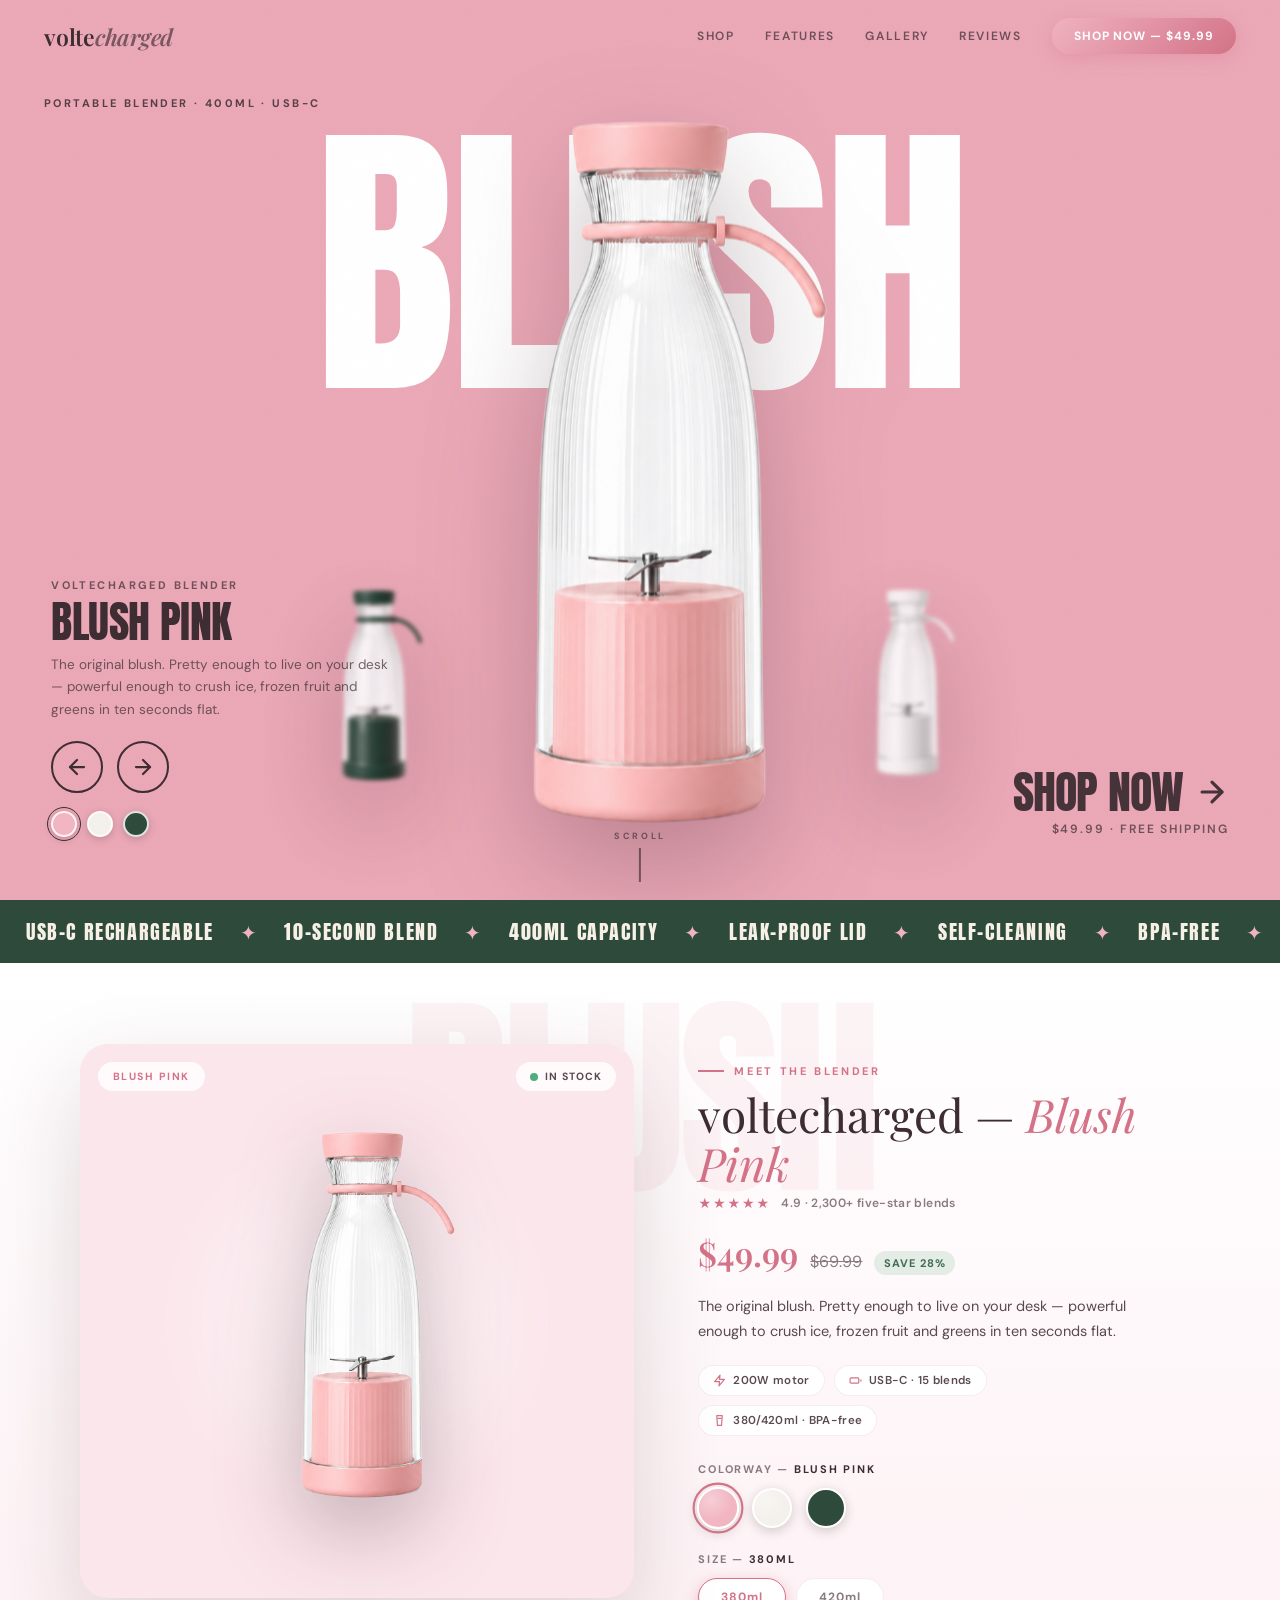
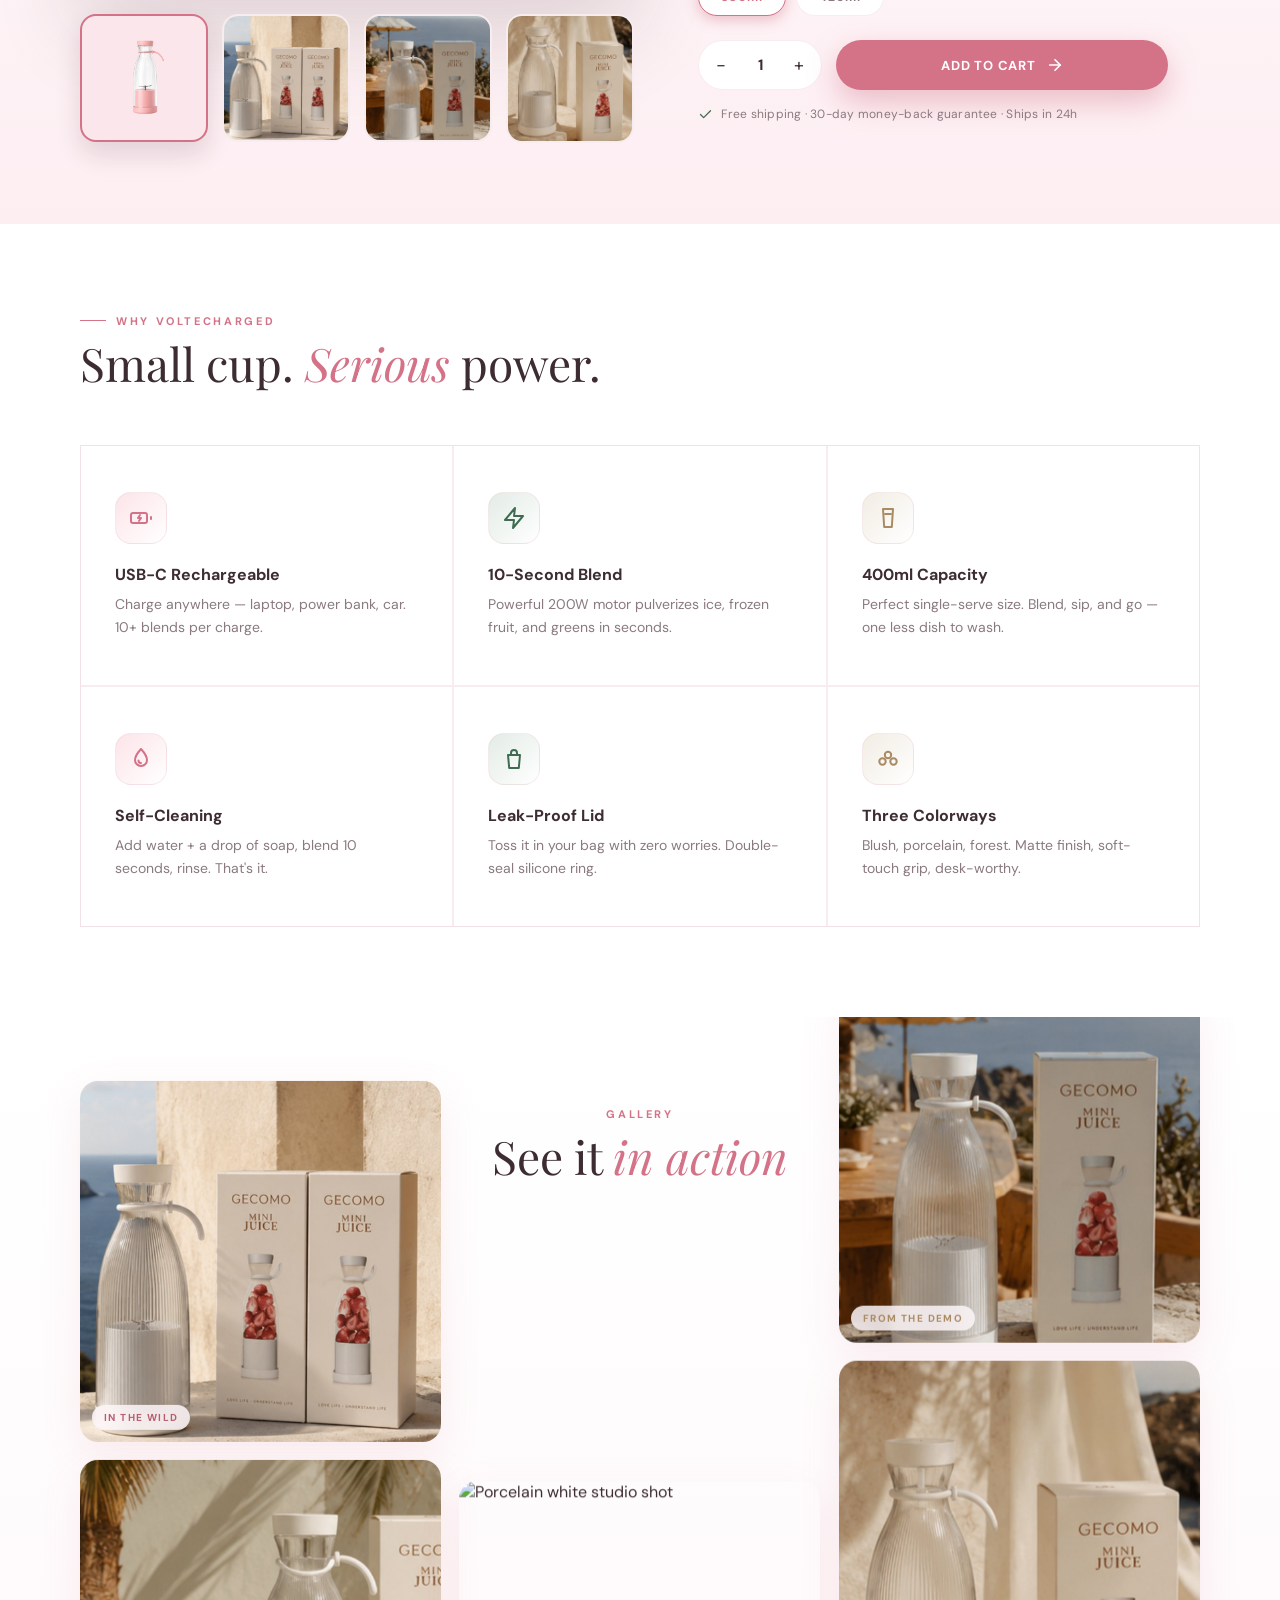
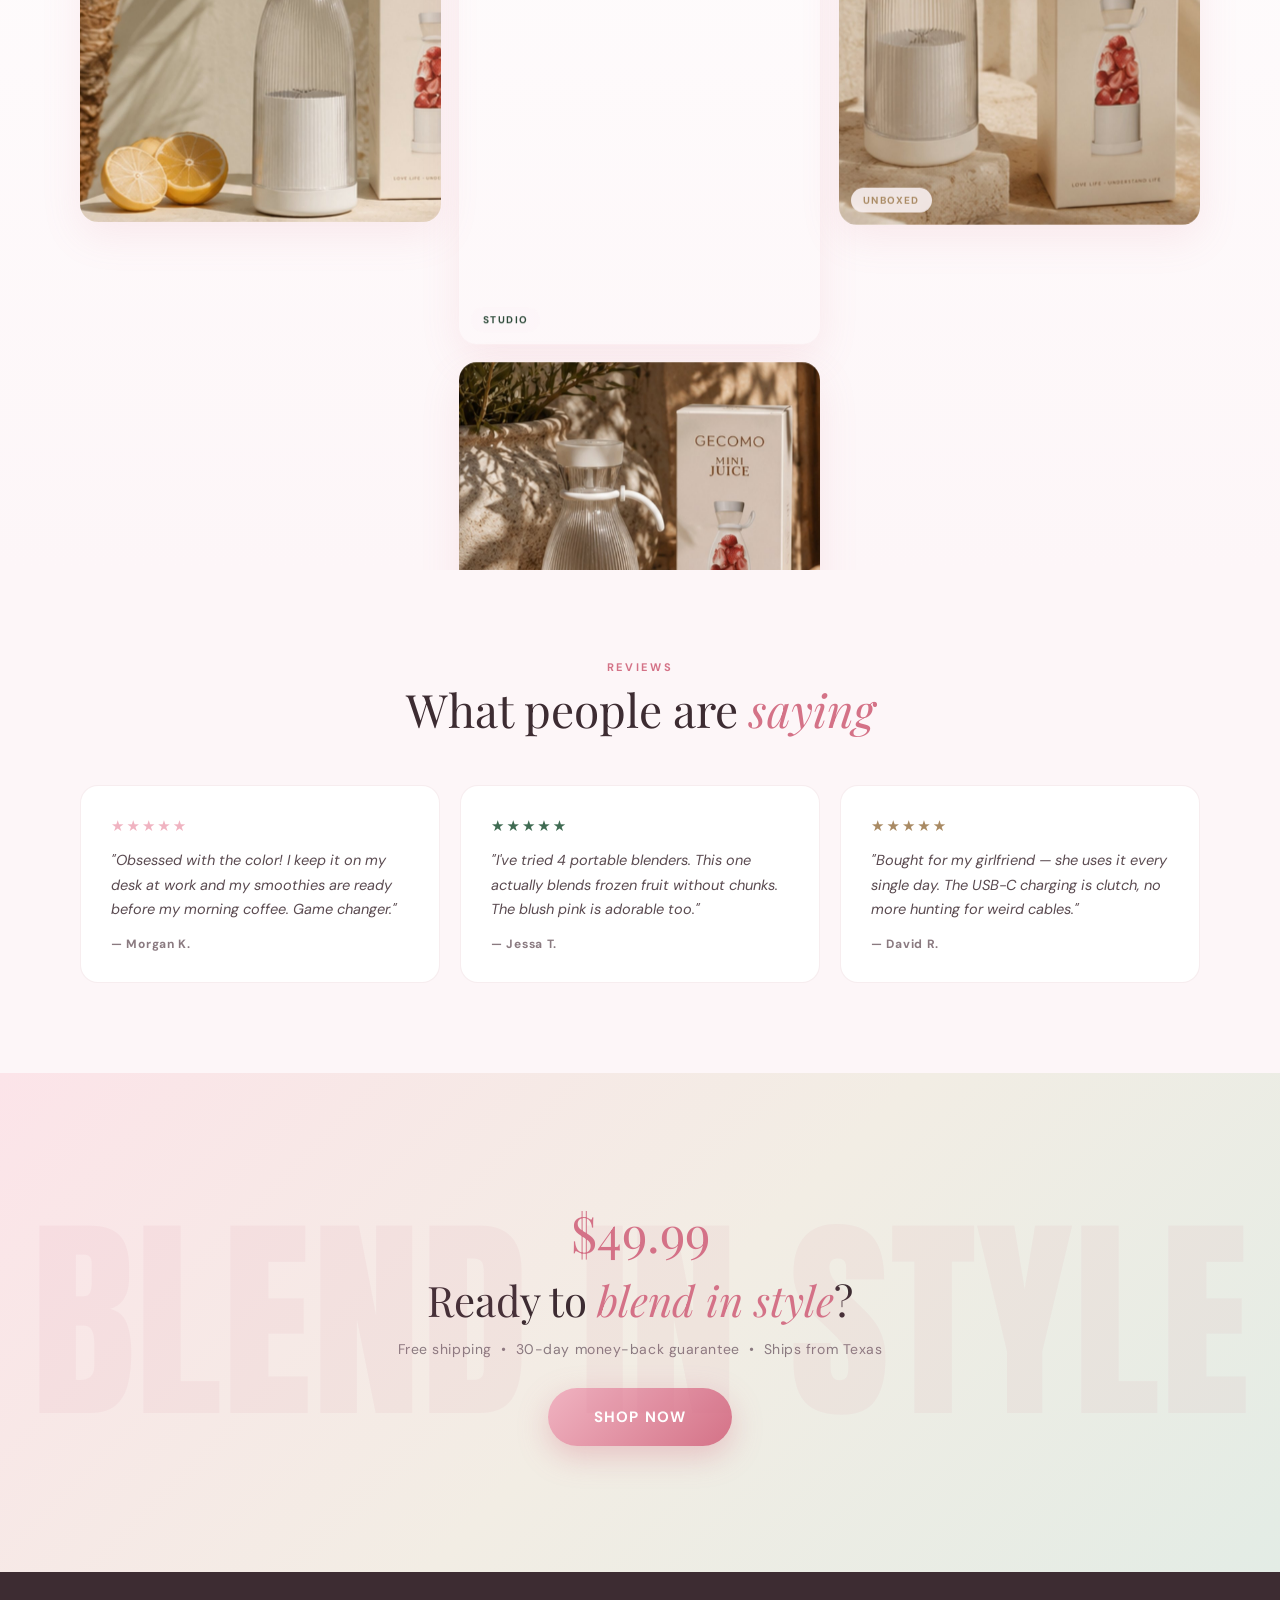
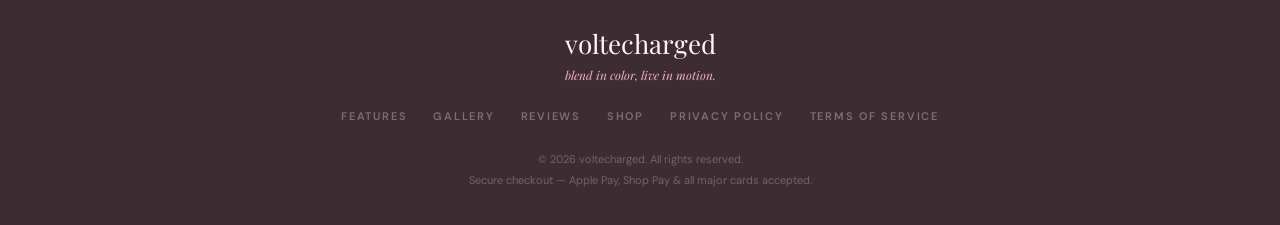
==== commit 35bcfdb7: "Add 380ml/420ml size selector wired to Shopify variants VARIANT_IDS becomes a color-to-size map cove" ====
--- a/index.html
+++ b/index.html
@@ -342,6 +342,20 @@
 .pr-swatch:hover{transform:scale(1.12)}
 .pr-swatch.on{transform:scale(1.06)}
 .pr-swatch.on::after{content:'';position:absolute;inset:-6px;border-radius:50%;border:2px solid var(--pr-accent,var(--rose));transition:border-color .4s var(--ease)}
+.pr-size-row{margin-bottom:24px}
+.pr-size-row .lab{font-size:11px;font-weight:700;letter-spacing:.16em;text-transform:uppercase;color:var(--muted);margin-bottom:12px}
+.pr-size-row .lab b{color:var(--ink);font-weight:700}
+.pr-sizes{display:flex;gap:10px}
+.pr-size{
+  padding:10px 22px;border-radius:24px;border:1.5px solid var(--line);background:#fff;
+  font-size:12px;font-weight:700;letter-spacing:.08em;color:var(--muted);
+  transition:transform .2s var(--ease-out),border-color .3s,color .3s,box-shadow .3s;
+}
+.pr-size:hover{transform:scale(1.05)}
+.pr-size.on{
+  border-color:var(--pr-accent,var(--rose));color:var(--pr-accent,var(--rose));
+  box-shadow:0 4px 14px var(--pr-shadow,rgba(212,114,135,.25));
+}
 .pr-actions{display:flex;align-items:stretch;gap:14px}
 .qty{display:flex;align-items:center;border:1.5px solid var(--line);border-radius:30px;overflow:hidden;background:#fff}
 .qty button{width:44px;height:100%;font-size:18px;color:var(--ink);transition:background .2s}
@@ -586,12 +600,20 @@
         <div class="pr-chips">
           <span class="pr-chip"><svg width="13" height="13" viewBox="0 0 24 24" fill="none" stroke="currentColor" stroke-width="2.2" stroke-linecap="round" stroke-linejoin="round"><path d="M13 2L3 14h9l-1 8 10-12h-9l1-8z"/></svg> 200W motor</span>
           <span class="pr-chip"><svg width="13" height="13" viewBox="0 0 24 24" fill="none" stroke="currentColor" stroke-width="2.2" stroke-linecap="round" stroke-linejoin="round"><rect x="2" y="7" width="16" height="10" rx="2"/><line x1="22" y1="11" x2="22" y2="13"/></svg> USB-C · 15 blends</span>
-          <span class="pr-chip"><svg width="13" height="13" viewBox="0 0 24 24" fill="none" stroke="currentColor" stroke-width="2.2" stroke-linecap="round" stroke-linejoin="round"><path d="M7 3h10l-1.2 18H8.2L7 3z"/><line x1="9" y1="8" x2="15" y2="8"/></svg> 400ml · BPA-free</span>
+          <span class="pr-chip"><svg width="13" height="13" viewBox="0 0 24 24" fill="none" stroke="currentColor" stroke-width="2.2" stroke-linecap="round" stroke-linejoin="round"><path d="M7 3h10l-1.2 18H8.2L7 3z"/><line x1="9" y1="8" x2="15" y2="8"/></svg> 380/420ml · BPA-free</span>
         </div>
 
         <div class="pr-color-row">
           <div class="lab">Colorway — <b id="prSwatchName">Blush Pink</b></div>
           <div class="pr-swatches" id="prSwatches"></div>
+        </div>
+
+        <div class="pr-size-row">
+          <div class="lab">Size — <b id="prSizeName">380ml</b></div>
+          <div class="pr-sizes" id="prSizes">
+            <button class="pr-size on" data-size="380">380ml</button>
+            <button class="pr-size" data-size="420">420ml</button>
+          </div>
         </div>
 
         <div class="pr-actions">
@@ -733,13 +755,17 @@
 ============================================================ */
 const SHOPIFY_DOMAIN = 'ehh05e-7q.myshopify.com';
 const VARIANT_IDS = {
-  pink:  '53762550366522',   // Pink / 380ml
-  white: '53762550432058',   // White / 380ml
-  green: '53762550497594'    // Green / 380ml
+  pink:  { '380': '53762550366522', '420': '53762550399290' },
+  white: { '380': '53762550432058', '420': '53762550464826' },
+  green: { '380': '53762550497594', '420': '53762550530362' }
 };
+let selectedSize = '380';
+function variantId(key){
+  const sizes = VARIANT_IDS[key] || VARIANT_IDS.pink;
+  return sizes[selectedSize] || sizes['380'];
+}
 function checkout(key){
-  const v = VARIANT_IDS[key] || VARIANT_IDS.pink;
-  window.location.href = `https://${SHOPIFY_DOMAIN}/cart/${v}:1`;
+  window.location.href = `https://${SHOPIFY_DOMAIN}/cart/${variantId(key)}:1`;
 }
 
 /* ============================================================
@@ -957,15 +983,23 @@
   }
   activeShowroomSync = selectColor; // let the hero side push updates in here too
 
+  /* size selector — feeds the shared selectedSize used by every buy button */
+  const prSizeName = document.getElementById('prSizeName');
+  document.querySelectorAll('#prSizes .pr-size').forEach(btn => {
+    btn.addEventListener('click', () => {
+      selectedSize = btn.dataset.size;
+      prSizeName.textContent = `${selectedSize}ml`;
+      document.querySelectorAll('#prSizes .pr-size').forEach(b => b.classList.toggle('on', b === btn));
+    });
+  });
+
   /* quantity stepper */
   document.getElementById('qtyMinus').addEventListener('click', () => { qty = Math.max(1, qty - 1); qtyVal.textContent = qty; });
   document.getElementById('qtyPlus').addEventListener('click', () => { qty = Math.min(9, qty + 1); qtyVal.textContent = qty; });
 
-  /* add-to-cart → Shopify cart with the chosen quantity */
+  /* add-to-cart → Shopify cart with the chosen color, size, and quantity */
   document.getElementById('prBuy').addEventListener('click', () => {
-    const v = VARIANTS[prIndex];
-    const id = VARIANT_IDS[v.key] || VARIANT_IDS.pink;
-    window.location.href = `https://${SHOPIFY_DOMAIN}/cart/${id}:${qty}`;
+    window.location.href = `https://${SHOPIFY_DOMAIN}/cart/${variantId(VARIANTS[prIndex].key)}:${qty}`;
   });
 
   /* init */
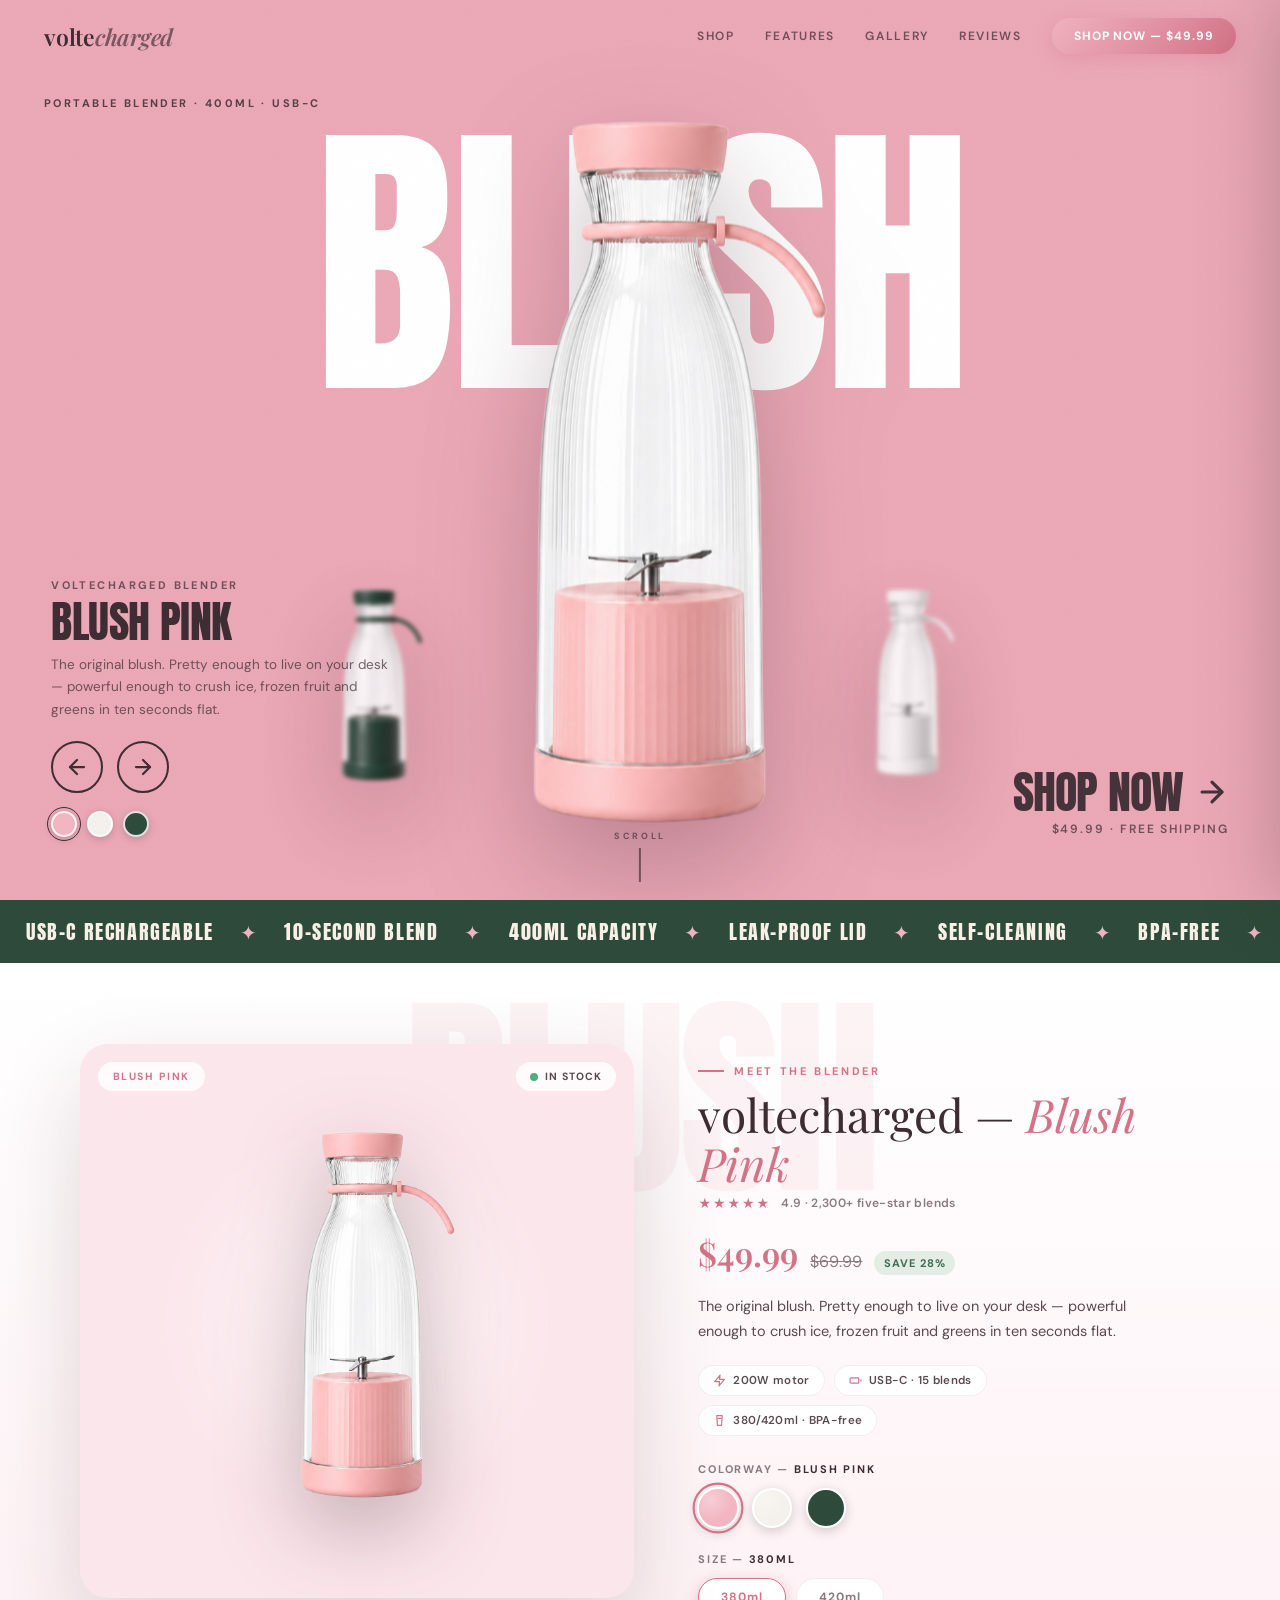
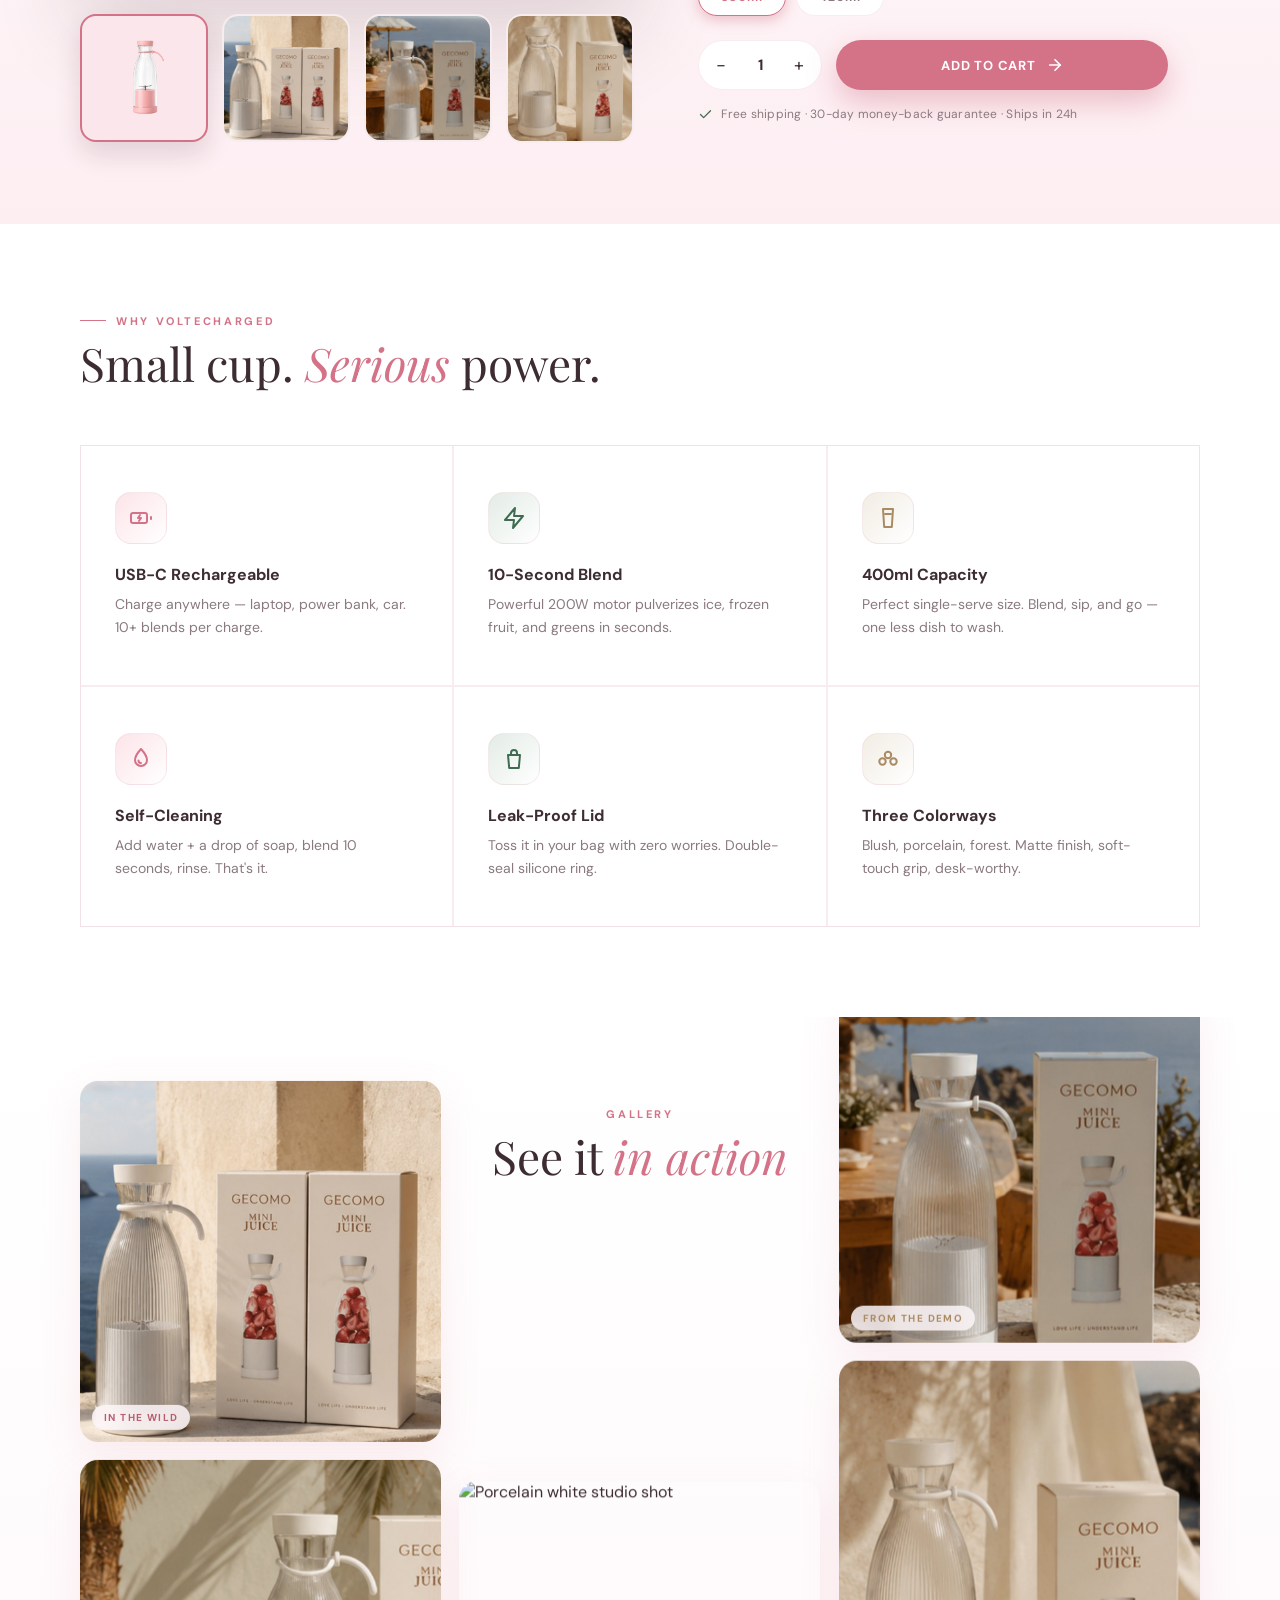
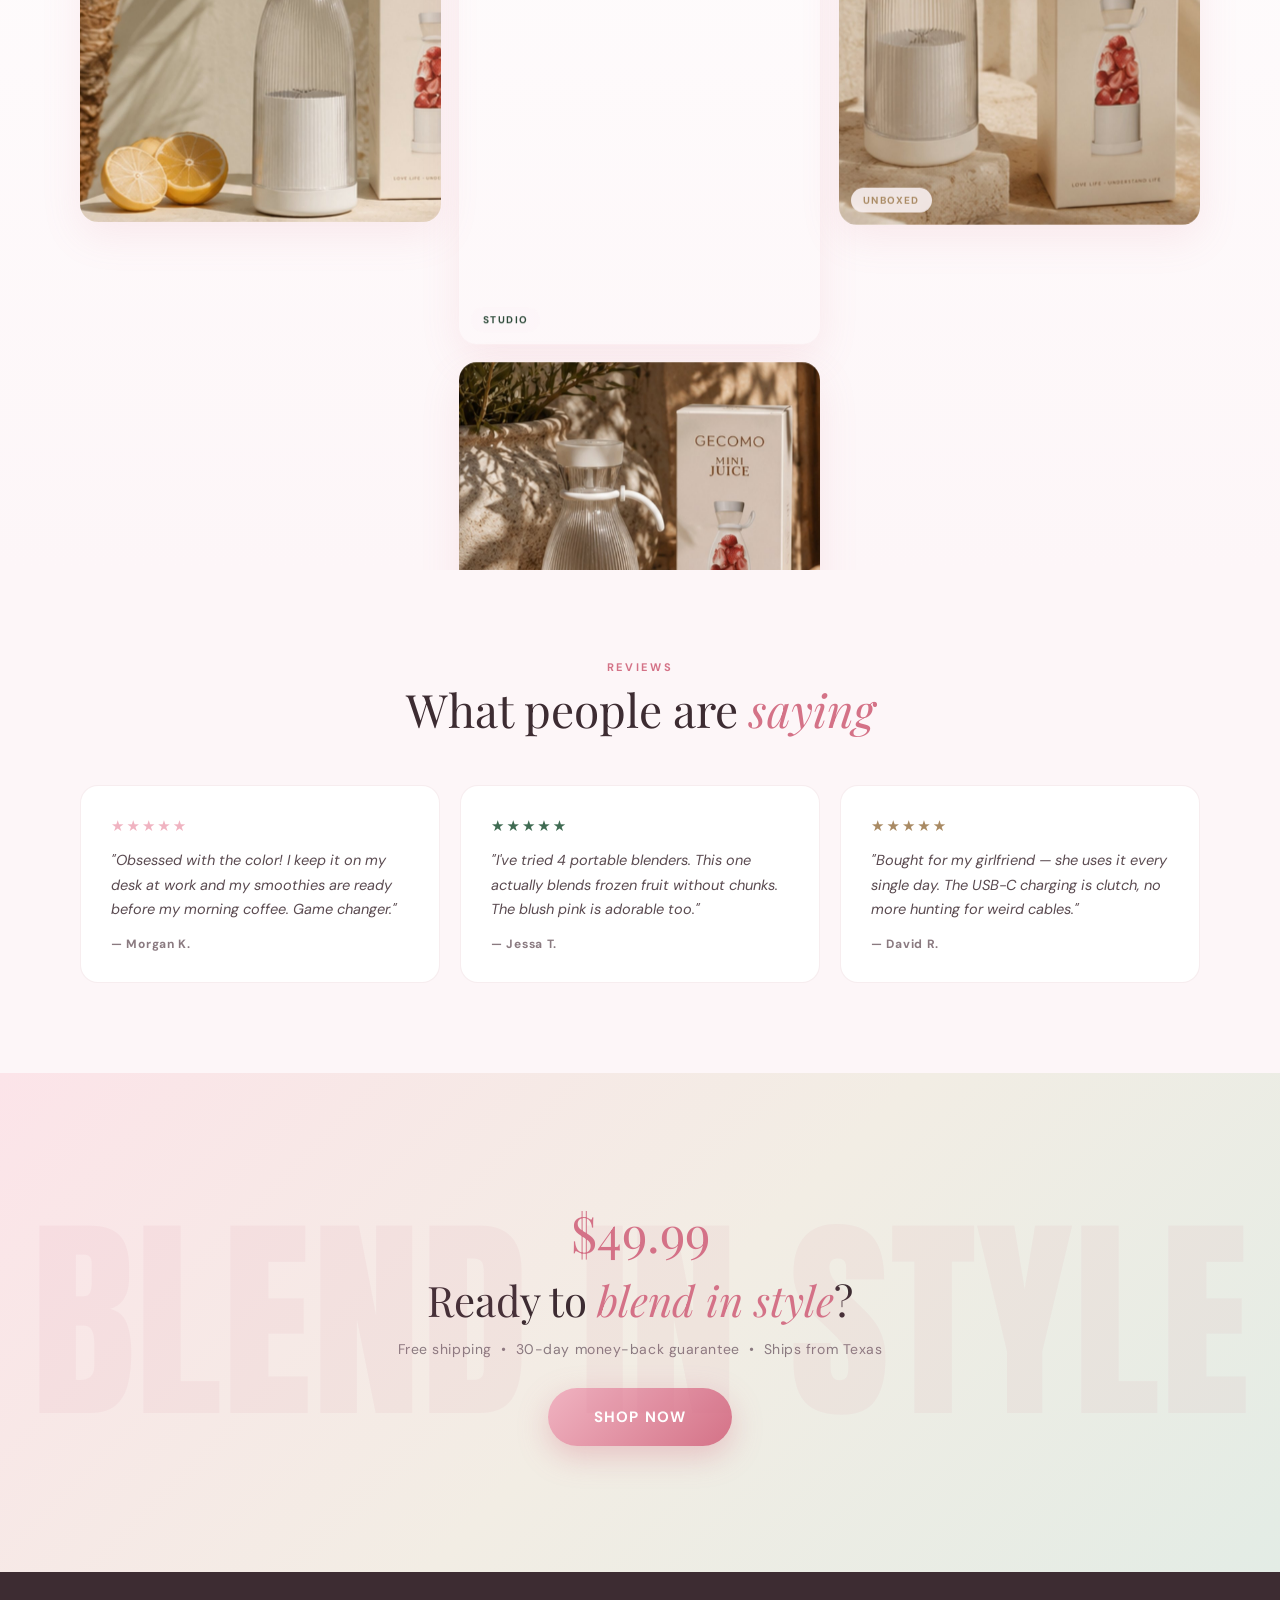
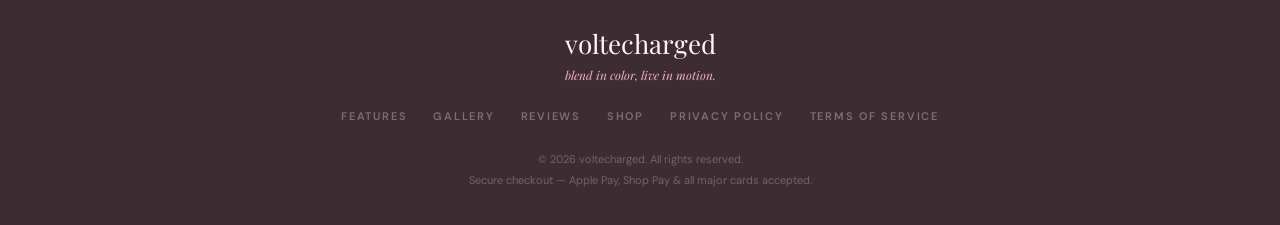
==== commit 98c0a098: "Add slide-in cart drawer before Shopify checkout Buy buttons no longer jump straight to Shopify. Eve" ====
--- a/index.html
+++ b/index.html
@@ -501,6 +501,80 @@
 footer .f-links a:hover{opacity:1}
 footer small{display:block;font-size:11px;line-height:1.9;opacity:.5}
 
+/* ============ CART DRAWER ============ */
+.cart-overlay{
+  position:fixed;inset:0;z-index:290;background:rgba(61,44,50,.45);
+  opacity:0;pointer-events:none;transition:opacity .4s var(--ease);
+  backdrop-filter:blur(2px);
+}
+.cart-overlay.open{opacity:1;pointer-events:auto}
+.cart-drawer{
+  position:fixed;top:0;right:0;bottom:0;z-index:300;
+  width:min(400px,94vw);display:flex;flex-direction:column;
+  background:var(--cream);box-shadow:-24px 0 70px rgba(61,30,38,.25);
+  transform:translateX(105%);transition:transform .5s var(--ease-out);
+}
+.cart-drawer.open{transform:translateX(0)}
+.cd-head{
+  display:flex;align-items:center;justify-content:space-between;
+  padding:22px 24px;border-bottom:1px solid var(--line);
+}
+.cd-head h3{font-family:'Playfair Display',serif;font-weight:600;font-size:21px}
+.cd-count{color:var(--rose);font-size:15px}
+.cd-close{
+  width:38px;height:38px;border-radius:50%;display:flex;align-items:center;justify-content:center;
+  color:var(--ink);border:1.5px solid var(--line);transition:transform .2s,background .2s;
+}
+.cd-close:hover{transform:scale(1.08);background:#fff}
+.cd-items{flex:1;overflow-y:auto;padding:18px 24px;display:flex;flex-direction:column;gap:14px}
+.cd-empty{
+  margin:auto;text-align:center;color:var(--muted);font-size:14px;line-height:1.7;
+  display:flex;flex-direction:column;align-items:center;gap:16px;
+}
+.cd-empty .btn-outline{padding:12px 28px;font-size:12px;border-radius:26px}
+.cd-item{
+  display:flex;gap:14px;align-items:center;
+  background:#fff;border:1px solid var(--line);border-radius:16px;padding:12px;
+}
+.cd-item .thumb{
+  width:70px;height:70px;flex:none;border-radius:12px;overflow:hidden;
+  display:flex;align-items:center;justify-content:center;
+}
+.cd-item .thumb img{height:88%;width:auto;object-fit:contain}
+.cd-item .info{flex:1;min-width:0}
+.cd-item .name{font-size:13.5px;font-weight:700;margin-bottom:2px}
+.cd-item .meta{font-size:11.5px;color:var(--muted);letter-spacing:.04em;margin-bottom:8px}
+.cd-item .row{display:flex;align-items:center;justify-content:space-between;gap:10px}
+.cd-qty{display:flex;align-items:center;border:1.5px solid var(--line);border-radius:18px;background:var(--cream)}
+.cd-qty button{width:28px;height:28px;font-size:15px;color:var(--ink);transition:background .2s;border-radius:18px}
+.cd-qty button:hover{background:var(--blush-soft)}
+.cd-qty span{min-width:24px;text-align:center;font-size:13px;font-weight:700}
+.cd-item .price{font-size:13.5px;font-weight:700;color:var(--rose)}
+.cd-item .rm{
+  font-size:10.5px;font-weight:600;letter-spacing:.1em;text-transform:uppercase;
+  color:var(--muted);margin-top:6px;transition:color .2s;
+}
+.cd-item .rm:hover{color:var(--rose-deep)}
+.cd-foot{padding:18px 24px 22px;border-top:1px solid var(--line);background:#fff}
+.cd-sub{display:flex;align-items:center;justify-content:space-between;font-size:14px;margin-bottom:8px}
+.cd-sub b{font-family:'Playfair Display',serif;font-size:22px;color:var(--ink)}
+.cd-ship{
+  display:flex;align-items:center;gap:8px;font-size:11.5px;color:var(--muted);
+  letter-spacing:.02em;margin-bottom:16px;
+}
+.cd-ship svg{color:var(--forest-mid);flex:none}
+.cd-checkout{
+  width:100%;display:inline-flex;align-items:center;justify-content:center;gap:10px;
+  padding:17px 30px;border-radius:30px;
+  background:linear-gradient(135deg,var(--blush),var(--rose));color:#fff;
+  font-size:13px;font-weight:700;letter-spacing:.08em;text-transform:uppercase;
+  box-shadow:0 12px 30px rgba(212,114,135,.35);
+  transition:transform .22s var(--ease-out),box-shadow .22s;
+}
+.cd-checkout:hover{transform:translateY(-2px);box-shadow:0 16px 38px rgba(212,114,135,.45)}
+.cd-checkout svg{transition:transform .2s}
+.cd-checkout:hover svg{transform:translateX(4px)}
+
 @media(prefers-reduced-motion:reduce){
   *,*::before,*::after{animation-duration:.01ms!important;transition-duration:.01ms!important}
   [data-reveal]{opacity:1;transform:none}
@@ -746,6 +820,29 @@
   <small>&copy; 2026 voltecharged. All rights reserved.<br>Secure checkout — Apple Pay, Shop Pay &amp; all major cards accepted.</small>
 </footer>
 
+<!-- ================= CART DRAWER ================= -->
+<div class="cart-overlay" id="cartOverlay"></div>
+<aside class="cart-drawer" id="cartDrawer" role="dialog" aria-modal="true" aria-label="Shopping cart">
+  <div class="cd-head">
+    <h3>Your cart <span class="cd-count" id="cdCount"></span></h3>
+    <button class="cd-close" id="cdClose" aria-label="Close cart">
+      <svg width="18" height="18" viewBox="0 0 24 24" fill="none" stroke="currentColor" stroke-width="2.25" stroke-linecap="round"><path d="M18 6L6 18"/><path d="M6 6l12 12"/></svg>
+    </button>
+  </div>
+  <div class="cd-items" id="cdItems"></div>
+  <div class="cd-foot" id="cdFoot">
+    <div class="cd-sub"><span>Subtotal</span><b id="cdSubtotal">$0.00</b></div>
+    <div class="cd-ship">
+      <svg width="14" height="14" viewBox="0 0 24 24" fill="none" stroke="currentColor" stroke-width="2" stroke-linecap="round" stroke-linejoin="round"><path d="M20 6L9 17l-5-5"/></svg>
+      Free shipping · 30-day money-back guarantee
+    </div>
+    <button class="cd-checkout" id="cdCheckout">
+      Checkout
+      <svg width="17" height="17" viewBox="0 0 24 24" fill="none" stroke="currentColor" stroke-width="2.25" stroke-linecap="round" stroke-linejoin="round"><path d="M5 12h14"/><path d="M12 5l7 7-7 7"/></svg>
+    </button>
+  </div>
+</aside>
+
 <script src="https://cdn.jsdelivr.net/npm/lenis@1.1.14/dist/lenis.min.js"></script>
 <script>
 /* ============================================================
@@ -760,12 +857,10 @@
   green: { '380': '53762550497594', '420': '53762550530362' }
 };
 let selectedSize = '380';
-function variantId(key){
+const UNIT_PRICE = 49.99;
+function variantId(key, size){
   const sizes = VARIANT_IDS[key] || VARIANT_IDS.pink;
-  return sizes[selectedSize] || sizes['380'];
-}
-function checkout(key){
-  window.location.href = `https://${SHOPIFY_DOMAIN}/cart/${variantId(key)}:1`;
+  return sizes[size] || sizes['380'];
 }
 
 /* ============================================================
@@ -881,9 +976,9 @@
 apply();
 startAuto();
 
-/* buy buttons use the color currently on stage */
+/* buy buttons add the color currently on stage to the cart */
 document.querySelectorAll('[data-buy]').forEach(b =>
-  b.addEventListener('click', () => checkout(VARIANTS[activeIndex].key))
+  b.addEventListener('click', () => addToCart(VARIANTS[activeIndex].key, selectedSize, 1))
 );
 
 /* ============================================================
@@ -997,9 +1092,9 @@
   document.getElementById('qtyMinus').addEventListener('click', () => { qty = Math.max(1, qty - 1); qtyVal.textContent = qty; });
   document.getElementById('qtyPlus').addEventListener('click', () => { qty = Math.min(9, qty + 1); qtyVal.textContent = qty; });
 
-  /* add-to-cart → Shopify cart with the chosen color, size, and quantity */
+  /* add-to-cart → cart drawer with the chosen color, size, and quantity */
   document.getElementById('prBuy').addEventListener('click', () => {
-    window.location.href = `https://${SHOPIFY_DOMAIN}/cart/${variantId(VARIANTS[prIndex].key)}:${qty}`;
+    addToCart(VARIANTS[prIndex].key, selectedSize, qty);
   });
 
   /* init */
@@ -1057,6 +1152,103 @@
   requestAnimationFrame(tick);
 }
 requestAnimationFrame(tick);
+
+/* ============================================================
+   CART DRAWER — local cart, hands off to Shopify checkout
+============================================================ */
+const cartDrawer  = document.getElementById('cartDrawer');
+const cartOverlay = document.getElementById('cartOverlay');
+const cdItems     = document.getElementById('cdItems');
+const cdCount     = document.getElementById('cdCount');
+const cdSubtotal  = document.getElementById('cdSubtotal');
+const cdFoot      = document.getElementById('cdFoot');
+
+let cart = [];
+try { cart = JSON.parse(localStorage.getItem('vc_cart') || '[]'); } catch(e){ cart = []; }
+cart = Array.isArray(cart)
+  ? cart.filter(i => i && VARIANT_IDS[i.key] && VARIANT_IDS[i.key][i.size] && i.qty > 0)
+  : [];
+
+function saveCart(){ localStorage.setItem('vc_cart', JSON.stringify(cart)); }
+function money(n){ return `$${n.toFixed(2)}`; }
+
+function addToCart(key, size, qty){
+  const found = cart.find(i => i.key === key && i.size === size);
+  if (found) found.qty = Math.min(9, found.qty + qty);
+  else cart.push({ key, size, qty });
+  saveCart(); renderCart(); openCart();
+}
+
+function renderCart(){
+  const count = cart.reduce((s, i) => s + i.qty, 0);
+  cdCount.textContent = count ? `(${count})` : '';
+  cdSubtotal.textContent = money(cart.reduce((s, i) => s + i.qty * UNIT_PRICE, 0));
+  cdFoot.style.display = cart.length ? '' : 'none';
+
+  if (!cart.length){
+    cdItems.innerHTML = `<div class="cd-empty">Your cart is empty.<br>Pick a color you love.<button class="btn btn-outline" id="cdKeep">Keep browsing</button></div>`;
+    document.getElementById('cdKeep').addEventListener('click', closeCart);
+    return;
+  }
+
+  cdItems.innerHTML = '';
+  cart.forEach((item, idx) => {
+    const v = VARIANTS.find(x => x.key === item.key);
+    const el = document.createElement('div');
+    el.className = 'cd-item';
+    el.innerHTML = `
+      <div class="thumb" style="background:${v.panel}"><img src="assets/blender-${v.key}.png" alt="${v.name}"></div>
+      <div class="info">
+        <div class="name">voltecharged — ${v.name}</div>
+        <div class="meta">${item.size}ml · ${money(UNIT_PRICE)} each</div>
+        <div class="row">
+          <div class="cd-qty">
+            <button data-a="minus" aria-label="Decrease quantity">−</button>
+            <span>${item.qty}</span>
+            <button data-a="plus" aria-label="Increase quantity">+</button>
+          </div>
+          <div class="price">${money(item.qty * UNIT_PRICE)}</div>
+        </div>
+        <button class="rm" data-a="rm">Remove</button>
+      </div>`;
+    el.querySelector('[data-a="minus"]').addEventListener('click', () => {
+      if (item.qty > 1) item.qty--; else cart.splice(idx, 1);
+      saveCart(); renderCart();
+    });
+    el.querySelector('[data-a="plus"]').addEventListener('click', () => {
+      item.qty = Math.min(9, item.qty + 1);
+      saveCart(); renderCart();
+    });
+    el.querySelector('[data-a="rm"]').addEventListener('click', () => {
+      cart.splice(idx, 1);
+      saveCart(); renderCart();
+    });
+    cdItems.appendChild(el);
+  });
+}
+
+function openCart(){
+  cartDrawer.classList.add('open');
+  cartOverlay.classList.add('open');
+  if (lenis) lenis.stop(); else document.body.style.overflow = 'hidden';
+}
+function closeCart(){
+  cartDrawer.classList.remove('open');
+  cartOverlay.classList.remove('open');
+  if (lenis) lenis.start(); else document.body.style.overflow = '';
+}
+document.getElementById('cdClose').addEventListener('click', closeCart);
+cartOverlay.addEventListener('click', closeCart);
+document.addEventListener('keydown', e => { if (e.key === 'Escape') closeCart(); });
+
+/* checkout hands the whole cart to Shopify as one permalink */
+document.getElementById('cdCheckout').addEventListener('click', () => {
+  if (!cart.length) return;
+  const items = cart.map(i => `${variantId(i.key, i.size)}:${i.qty}`).join(',');
+  window.location.href = `https://${SHOPIFY_DOMAIN}/cart/${items}`;
+});
+
+renderCart();
 </script>
 </body>
 </html>
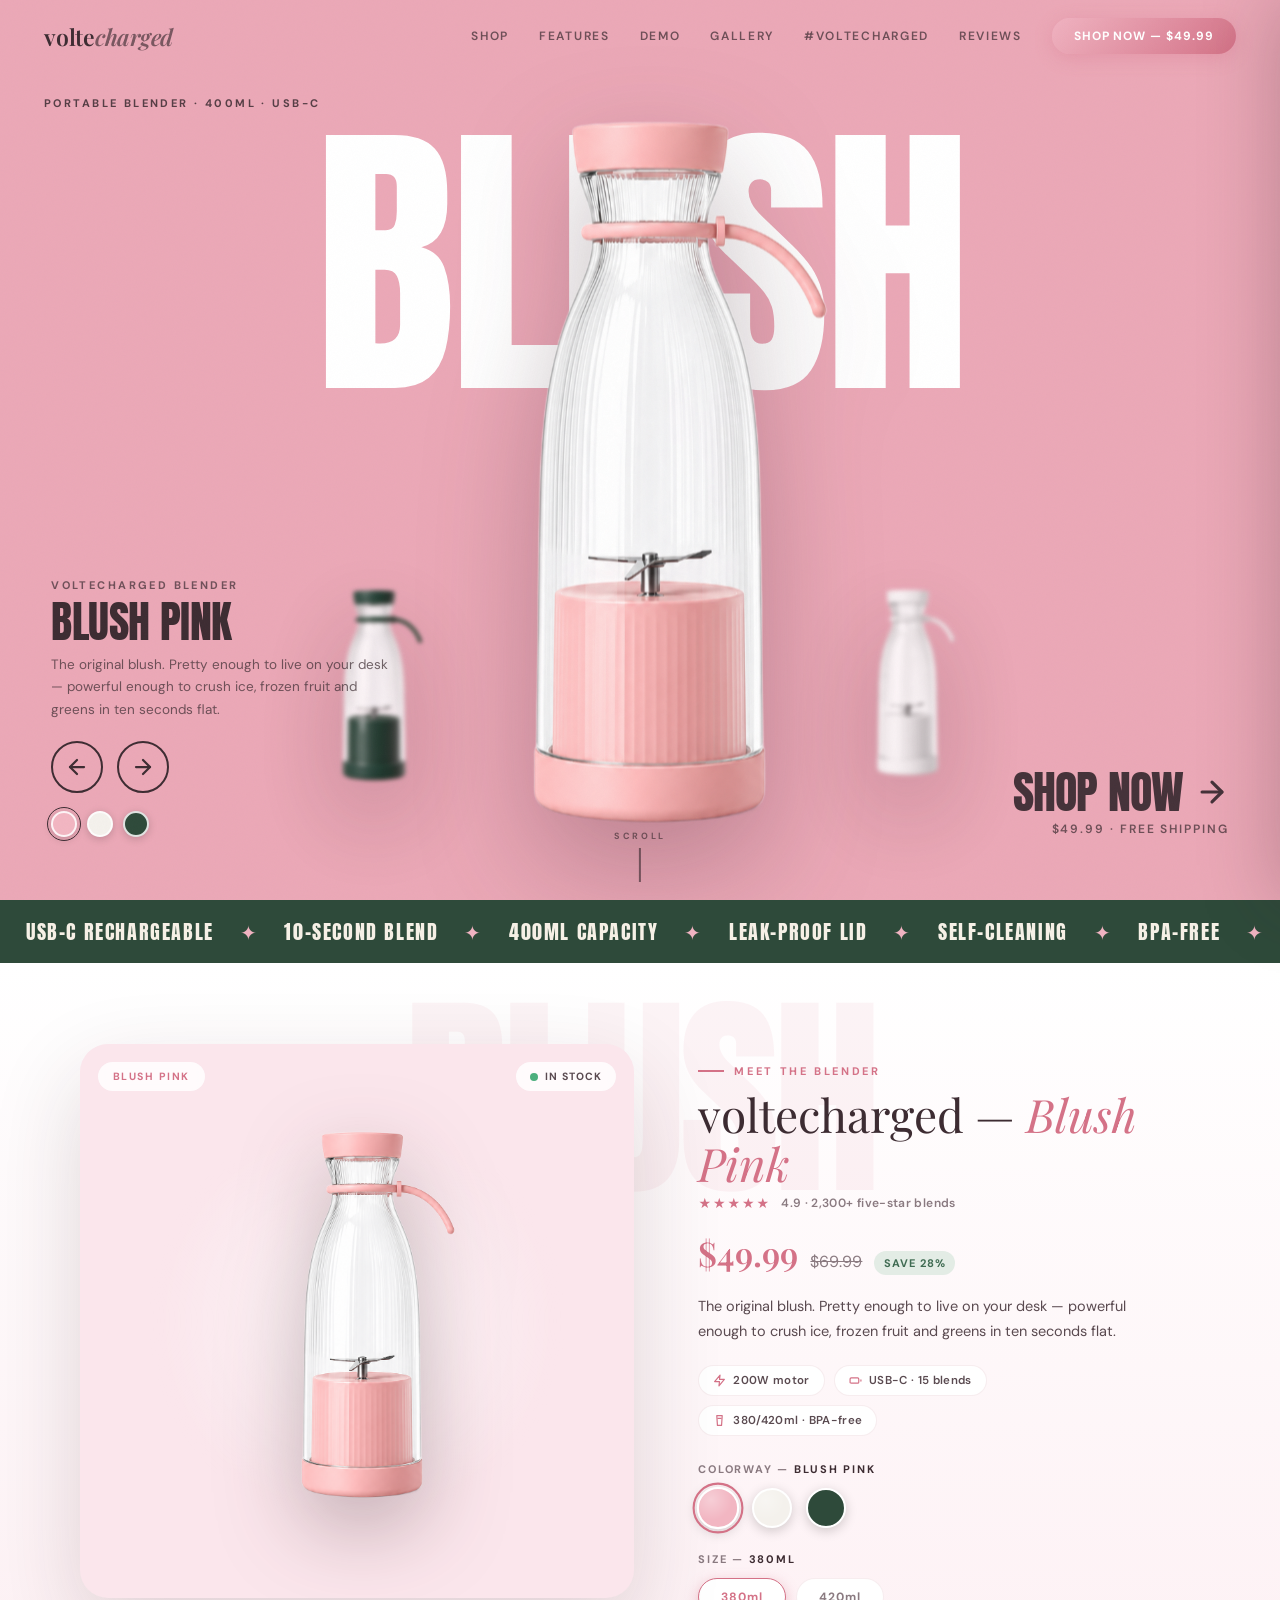
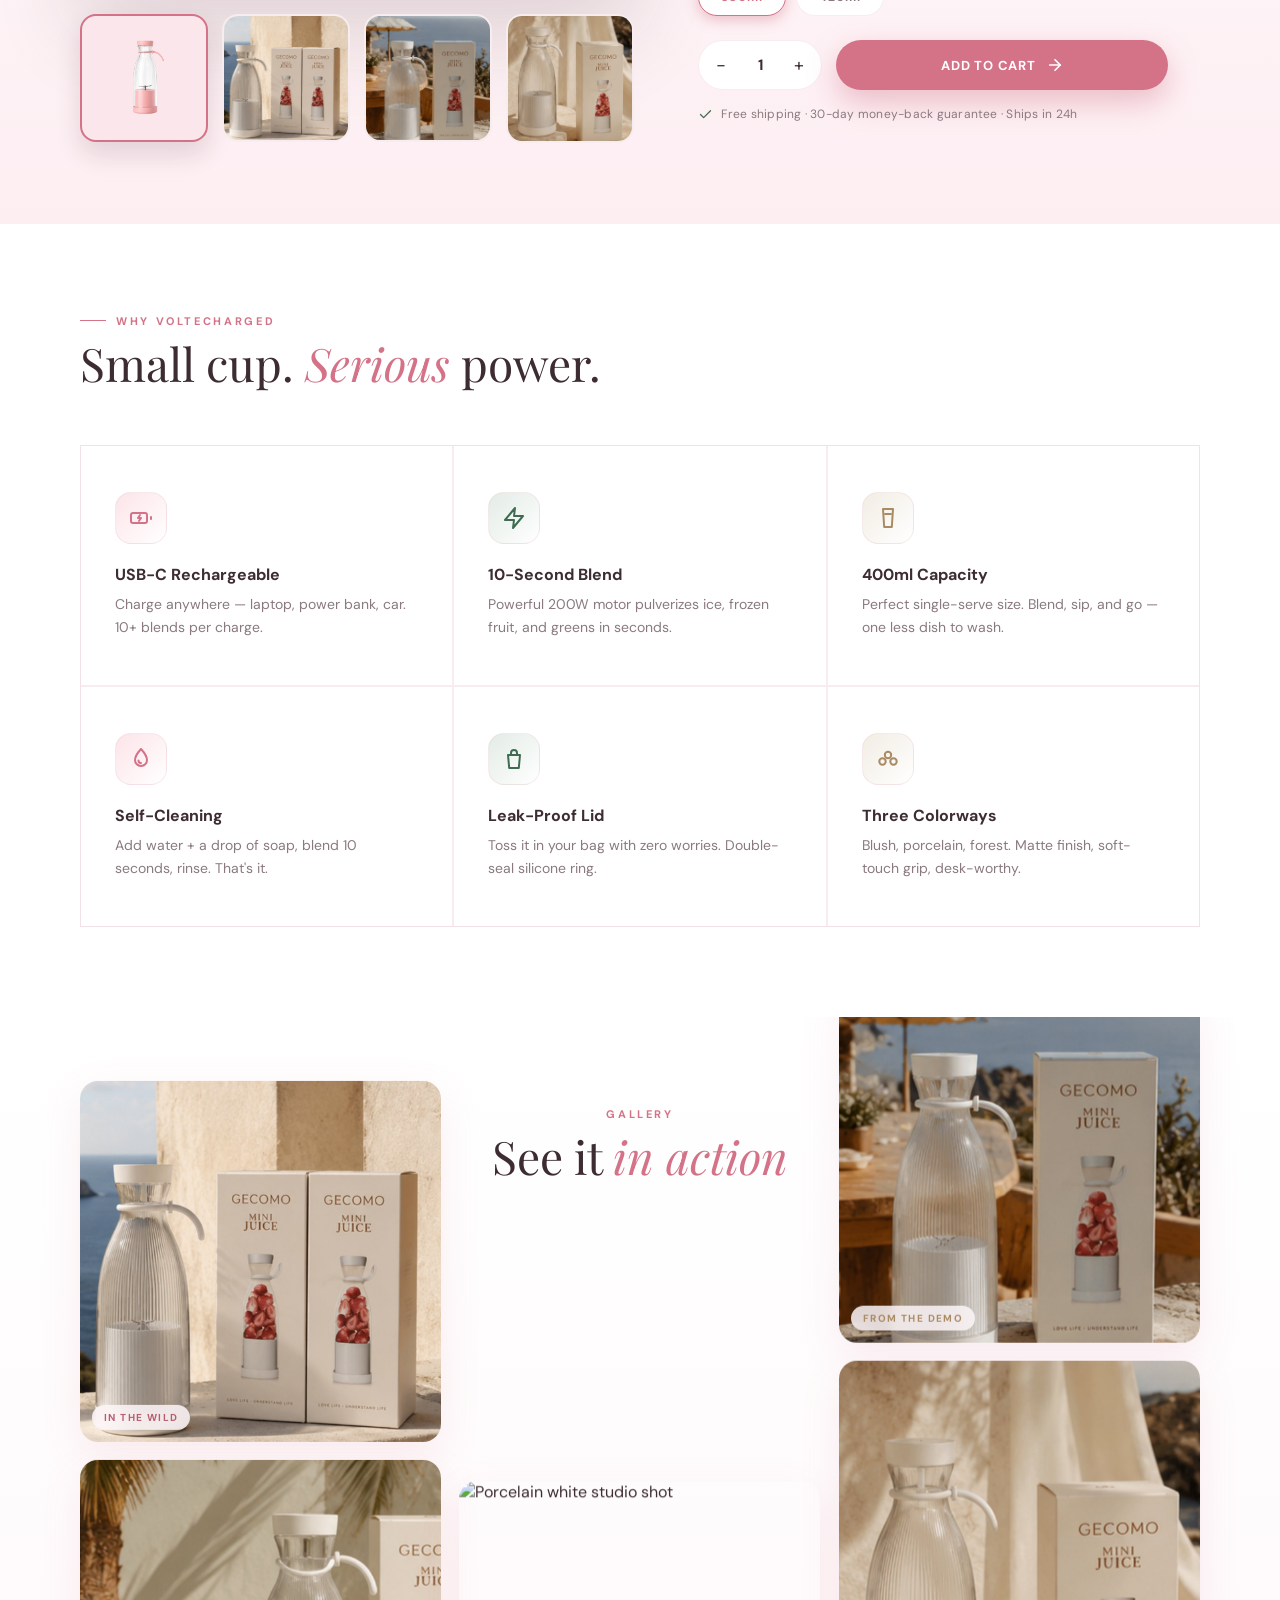
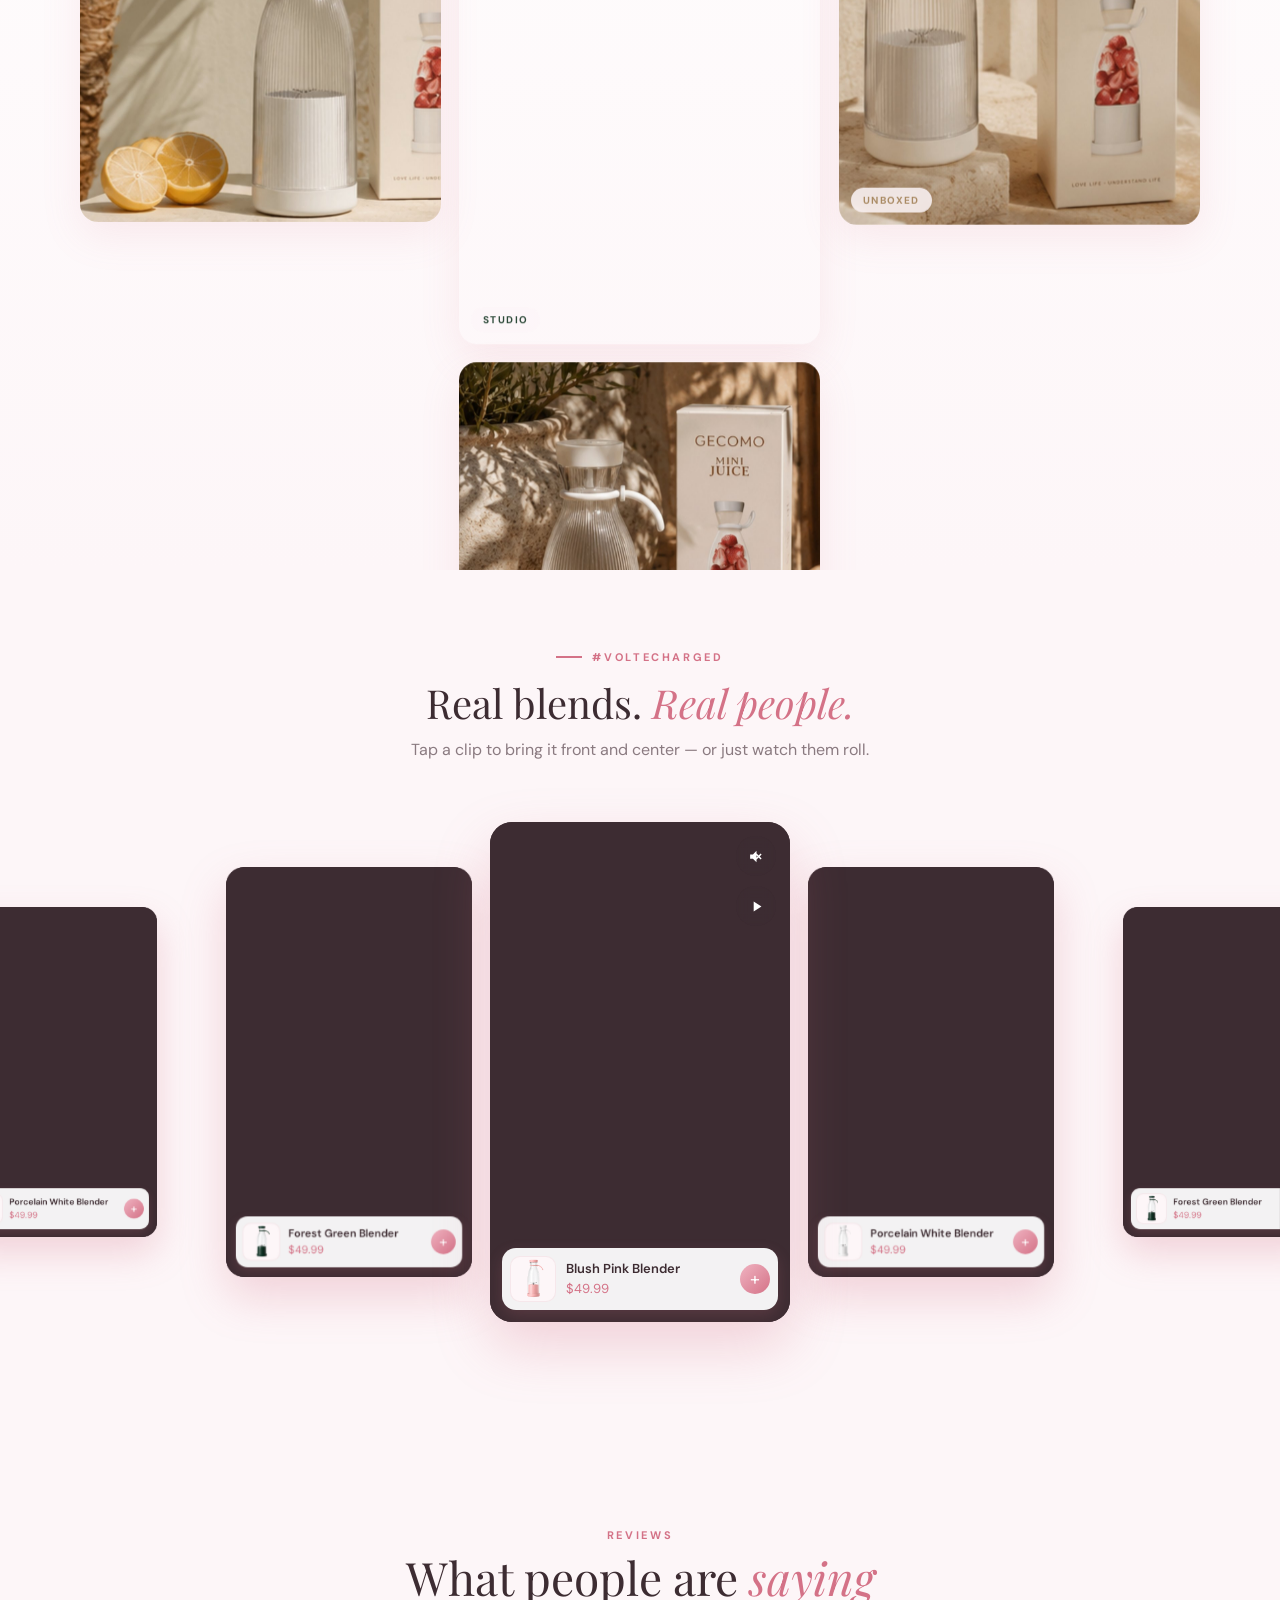
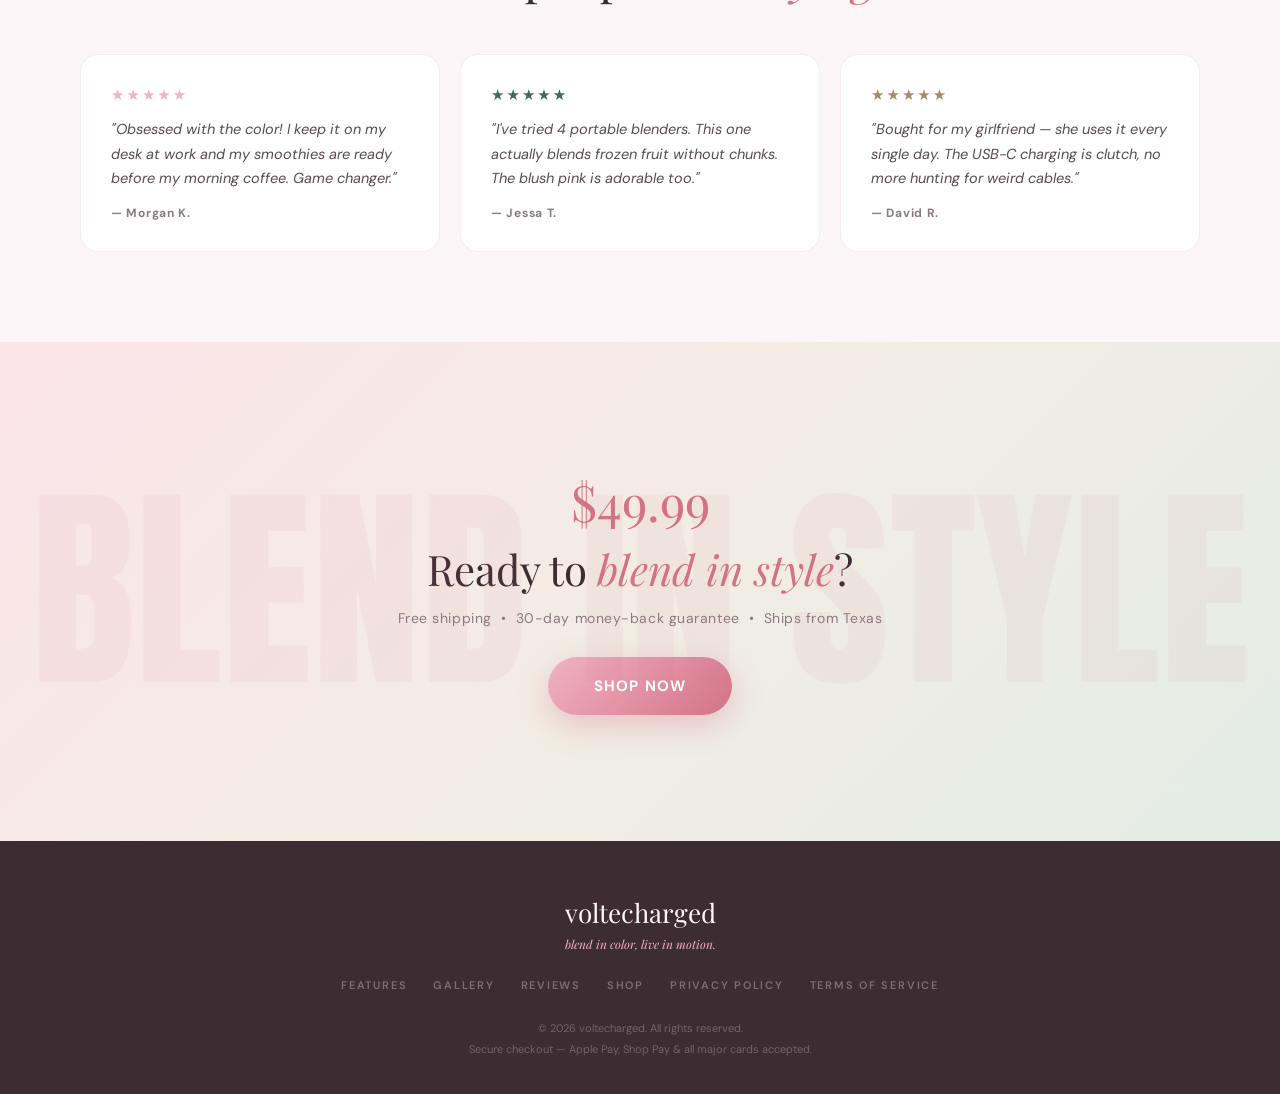
==== commit 8d4bf7fb: "UGC video carousel — 6 videos, center-focus shuffle, GecomoCart add-to-cart" ====
--- a/index.html
+++ b/index.html
@@ -188,9 +188,9 @@
   nav .cart-btn{display:none}
   .hero .hud-tl{display:none}
   .hero .ghost{top:15%}
-  .hero .item[data-role="center"]{height:70%;bottom:16%;transform:translateX(-50%) scale(1.12)}
-  .hero .item[data-role="left"]{left:18%;bottom:34%;height:20%}
-  .hero .item[data-role="right"]{left:82%;bottom:34%;height:20%}
+  .hero .item[data-role="center"]{height:68%;bottom:18%;transform:translateX(-50%) scale(1.12)}
+  .hero .item[data-role="left"]{left:14%;bottom:34%;height:24%}
+  .hero .item[data-role="right"]{left:86%;bottom:34%;height:24%}
   .hero .hud-bl{max-width:250px;bottom:20px}
   .hero .hud-bl p{display:none}
   .hero .hud-br{bottom:20px}
@@ -441,6 +441,31 @@
 .mosaic .col:nth-child(3) .ph .tag{color:var(--sand-deep)}
 @media(max-width:700px){.mosaic{grid-template-columns:repeat(2,1fr)}.mosaic .col:nth-child(3){display:none}}
 
+/* ============ UGC VIDEO CAROUSEL ============ */
+#ugc{padding:72px 0 96px;overflow:hidden;text-align:center;background:var(--cream)}
+#ugc .eyebrow{margin-bottom:12px;font-size:11px;font-weight:700;letter-spacing:.24em;text-transform:uppercase;color:var(--rose);display:inline-flex;align-items:center;gap:10px}
+#ugc .eyebrow::before{content:'';width:26px;height:1.5px;background:var(--rose)}
+#ugc h2{font-size:clamp(26px,3.4vw,40px);margin:0 0 8px;font-family:'Playfair Display',serif;font-weight:400}
+#ugc h2 em{font-style:italic;color:var(--rose)}
+#ugc .ugc-sub{color:var(--muted);max-width:460px;margin:0 auto 40px;line-height:1.6}
+.ugc-stage{position:relative;height:540px;max-width:1200px;margin:0 auto}
+.ugc-card{position:absolute;top:50%;left:50%;width:300px;height:500px;border-radius:22px;overflow:hidden;background:var(--ink);box-shadow:0 24px 55px rgba(212,114,135,.28);transform:translate(-50%,-50%);transform-origin:center;transition:transform .6s cubic-bezier(.22,1,.36,1),opacity .5s ease,box-shadow .6s;cursor:pointer;will-change:transform}
+.ugc-card video{width:100%;height:100%;object-fit:cover;display:block;background:var(--ink)}
+.ugc-card .ugc-scrim{position:absolute;inset:0;background:linear-gradient(to top,rgba(61,44,50,.55),rgba(61,44,50,0) 42%);pointer-events:none}
+.ugc-controls{position:absolute;top:14px;right:14px;display:flex;flex-direction:column;gap:10px;opacity:0;transition:opacity .4s ease;pointer-events:none}
+.ugc-card.active .ugc-controls{opacity:1;pointer-events:auto}
+.ugc-btn{width:40px;height:40px;border-radius:999px;border:none;background:rgba(61,44,50,.5);backdrop-filter:blur(6px);color:#fff;display:flex;align-items:center;justify-content:center;cursor:pointer;transition:background .2s;padding:0}
+.ugc-btn:hover{background:rgba(212,114,135,.82)}
+.ugc-btn svg{width:17px;height:17px;display:block;fill:#fff}
+.ugc-product{position:absolute;left:12px;right:12px;bottom:12px;display:flex;align-items:center;gap:10px;background:rgba(255,255,255,.94);backdrop-filter:blur(8px);border-radius:14px;padding:8px;box-shadow:0 6px 16px rgba(212,114,135,.18);text-align:left;cursor:pointer}
+.ugc-product img{width:46px;height:46px;border-radius:10px;object-fit:cover;flex:0 0 auto;background:var(--cream);border:1px solid var(--line)}
+.ugc-product .info{flex:1;min-width:0}
+.ugc-product .pname{display:block;font-size:13px;font-weight:600;color:var(--ink);white-space:nowrap;overflow:hidden;text-overflow:ellipsis;line-height:1.25}
+.ugc-product .pprice{display:block;font-size:13px;color:var(--rose);margin-top:2px}
+.ugc-product .padd{width:30px;height:30px;border-radius:999px;background:linear-gradient(135deg,var(--blush),var(--rose));color:#fff;border:none;font-size:18px;line-height:1;flex:0 0 auto;cursor:pointer;transition:transform .2s,box-shadow .2s;display:flex;align-items:center;justify-content:center}
+.ugc-product .padd:hover{transform:scale(1.1);box-shadow:0 4px 14px rgba(212,114,135,.4)}
+@media(max-width:640px){.ugc-stage{height:470px}.ugc-card{width:230px;height:410px}}
+
 /* ============ REVIEWS ============ */
 .reviews{background:var(--cream)}
 .reviews .head{text-align:center;margin-bottom:50px}
@@ -590,7 +615,9 @@
   <div class="links">
     <a href="#shop-product">Shop</a>
     <a href="#features">Features</a>
+    <a href="#demo">Demo</a>
     <a href="#gallery">Gallery</a>
+    <a href="#ugc">#voltecharged</a>
     <a href="#reviews">Reviews</a>
     <button class="cart-btn" data-buy>Shop Now — $49.99</button>
   </div>
@@ -770,6 +797,14 @@
   </div>
 </section>
 
+<!-- ================= UGC VIDEO CAROUSEL ================= -->
+<section id="ugc">
+  <p class="eyebrow">#voltecharged</p>
+  <h2>Real blends. <em>Real people.</em></h2>
+  <p class="ugc-sub">Tap a clip to bring it front and center — or just watch them roll.</p>
+  <div class="ugc-stage" id="ugcStage"></div>
+</section>
+
 <!-- ================= REVIEWS ================= -->
 <section class="section reviews" id="reviews">
   <div class="container">
@@ -1250,5 +1285,148 @@
 
 renderCart();
 </script>
+
+<script>
+/* ---- UGC video carousel (center-focus shuffle, Shopify checkout) ---- */
+(function(){
+  "use strict";
+
+  var ITEMS = [
+    { video: 'assets/ugc/ugc1.mp4', variant: 'pink' },
+    { video: 'assets/ugc/ugc2.mp4', variant: 'white' },
+    { video: 'assets/ugc/ugc3.mp4', variant: 'green' },
+    { video: 'assets/ugc/ugc4.mp4', variant: 'pink' },
+    { video: 'assets/ugc/ugc5.mp4', variant: 'white' },
+    { video: 'assets/ugc/ugc6.mp4', variant: 'green' }
+  ];
+
+  var PRODUCTS = {
+    pink:  { img: 'assets/blender-pink.png',  title: 'Blush Pink Blender',  price: '$49.99' },
+    white: { img: 'assets/blender-white.png', title: 'Porcelain White Blender', price: '$49.99' },
+    green: { img: 'assets/blender-green.png', title: 'Forest Green Blender', price: '$49.99' }
+  };
+
+  var ICON = {
+    play:  '<svg viewBox="0 0 24 24"><path d="M8 5v14l11-7z"/></svg>',
+    pause: '<svg viewBox="0 0 24 24"><path d="M6 5h4v14H6zM14 5h4v14h-4z"/></svg>',
+    muted: '<svg viewBox="0 0 24 24"><path d="M3 9v6h4l5 5V4L7 9H3zm13.5 3l2.7-2.7-1.4-1.4L15 10.6l-2.8-2.7-1.4 1.4L13.6 12l-2.8 2.7 1.4 1.4L15 13.4l2.8 2.7 1.4-1.4z"/></svg>',
+    unmuted: '<svg viewBox="0 0 24 24"><path d="M3 9v6h4l5 5V4L7 9H3zm13 3a4 4 0 00-2-3.5v7A4 4 0 0016 12zm-2-7.7v2.1a6 6 0 010 11.2v2.1A8 8 0 0014 4.3z"/></svg>'
+  };
+
+  var stage = document.getElementById('ugcStage');
+  if (!stage || !ITEMS.length) return;
+
+  var n = ITEMS.length, active = Math.floor(n / 2), timer = null, cards = [];
+
+  ITEMS.forEach(function(it, i){
+    var card = document.createElement('div');
+    card.className = 'ugc-card';
+
+    var video = document.createElement('video');
+    video.src = it.video;
+    video.muted = true; video.loop = true; video.playsInline = true;
+    video.setAttribute('playsinline', ''); video.setAttribute('muted', '');
+    video.autoplay = true;
+    card.appendChild(video);
+
+    var scrim = document.createElement('div');
+    scrim.className = 'ugc-scrim';
+    card.appendChild(scrim);
+
+    var controls = document.createElement('div');
+    controls.className = 'ugc-controls';
+    var muteBtn = document.createElement('button');
+    muteBtn.className = 'ugc-btn'; muteBtn.type = 'button';
+    muteBtn.innerHTML = ICON.muted;
+    var playBtn = document.createElement('button');
+    playBtn.className = 'ugc-btn'; playBtn.type = 'button';
+    playBtn.innerHTML = ICON.pause;
+    controls.appendChild(muteBtn);
+    controls.appendChild(playBtn);
+    card.appendChild(controls);
+
+    var pInfo = PRODUCTS[it.variant] || PRODUCTS.pink;
+    var prod = document.createElement('div');
+    prod.className = 'ugc-product';
+    prod.innerHTML =
+      '<img alt="" src="' + pInfo.img + '">' +
+      '<span class="info"><span class="pname">' + pInfo.title + '</span>' +
+      '<span class="pprice">' + pInfo.price + '</span></span>' +
+      '<span class="padd" aria-label="Add to cart">+</span>';
+    card.appendChild(prod);
+    stage.appendChild(card);
+
+    var rec = { el: card, video: video, muteBtn: muteBtn, playBtn: playBtn, prod: prod, variant: it.variant };
+    cards.push(rec);
+
+    prod.querySelector('.padd').addEventListener('click', function(e){
+      e.stopPropagation();
+      if (typeof GecomoCart === 'undefined') return;
+      GecomoCart.add({
+        title: pInfo.title, image: pInfo.img, meta: 'Single',
+        price: 49.99, lines: [{ variantId: VARIANT_IDS[rec.variant], qty: 1 }]
+      });
+    });
+
+    prod.querySelector('.info').addEventListener('click', function(e){
+      e.stopPropagation();
+      document.getElementById('shop-product').scrollIntoView({ behavior: 'smooth' });
+    });
+
+    card.addEventListener('click', function(e){
+      if (e.target.closest('.ugc-controls') || e.target.closest('.ugc-product')) return;
+      if (i !== active){ active = i; refresh(); restart(); }
+    });
+
+    muteBtn.addEventListener('click', function(e){
+      e.stopPropagation();
+      var v = cards[active].video;
+      v.muted = !v.muted;
+      muteBtn.innerHTML = v.muted ? ICON.muted : ICON.unmuted;
+    });
+
+    playBtn.addEventListener('click', function(e){
+      e.stopPropagation();
+      var v = cards[active].video;
+      if (v.paused){ v.play(); playBtn.innerHTML = ICON.pause; start(); }
+      else { v.pause(); playBtn.innerHTML = ICON.play; stop(); }
+    });
+  });
+
+  function layout(){
+    var w = cards[0].el.offsetWidth || 300, spacing = w * 0.97;
+    cards.forEach(function(c, i){
+      var o = i - active;
+      if (o > n/2) o -= n; if (o < -n/2) o += n;
+      var lvl = Math.abs(o), scale = lvl === 0 ? 1 : lvl === 1 ? 0.82 : 0.66;
+      c.el.style.transform = 'translate(-50%,-50%) translateX(' + (o * spacing) + 'px) scale(' + scale + ')';
+      c.el.style.opacity = lvl > 2 ? '0' : '1';
+      c.el.style.zIndex = String(20 - lvl);
+      c.el.style.pointerEvents = lvl > 2 ? 'none' : 'auto';
+      c.el.classList.toggle('active', lvl === 0);
+    });
+  }
+
+  function refresh(){
+    layout();
+    cards.forEach(function(c, i){
+      if (i === active){
+        c.playBtn.innerHTML = c.video.paused ? ICON.play : ICON.pause;
+        c.muteBtn.innerHTML = c.video.muted ? ICON.muted : ICON.unmuted;
+        var pr = c.video.play(); if (pr && pr.catch) pr.catch(function(){});
+      } else { c.video.muted = true; }
+    });
+  }
+
+  function next(){ active = (active + 1) % n; refresh(); }
+  function start(){ stop(); timer = setInterval(next, 5000); }
+  function stop(){ if (timer){ clearInterval(timer); timer = null; } }
+  function restart(){ start(); }
+
+  window.addEventListener('resize', layout, { passive: true });
+  refresh();
+  start();
+})();
+</script>
+
 </body>
-</html>
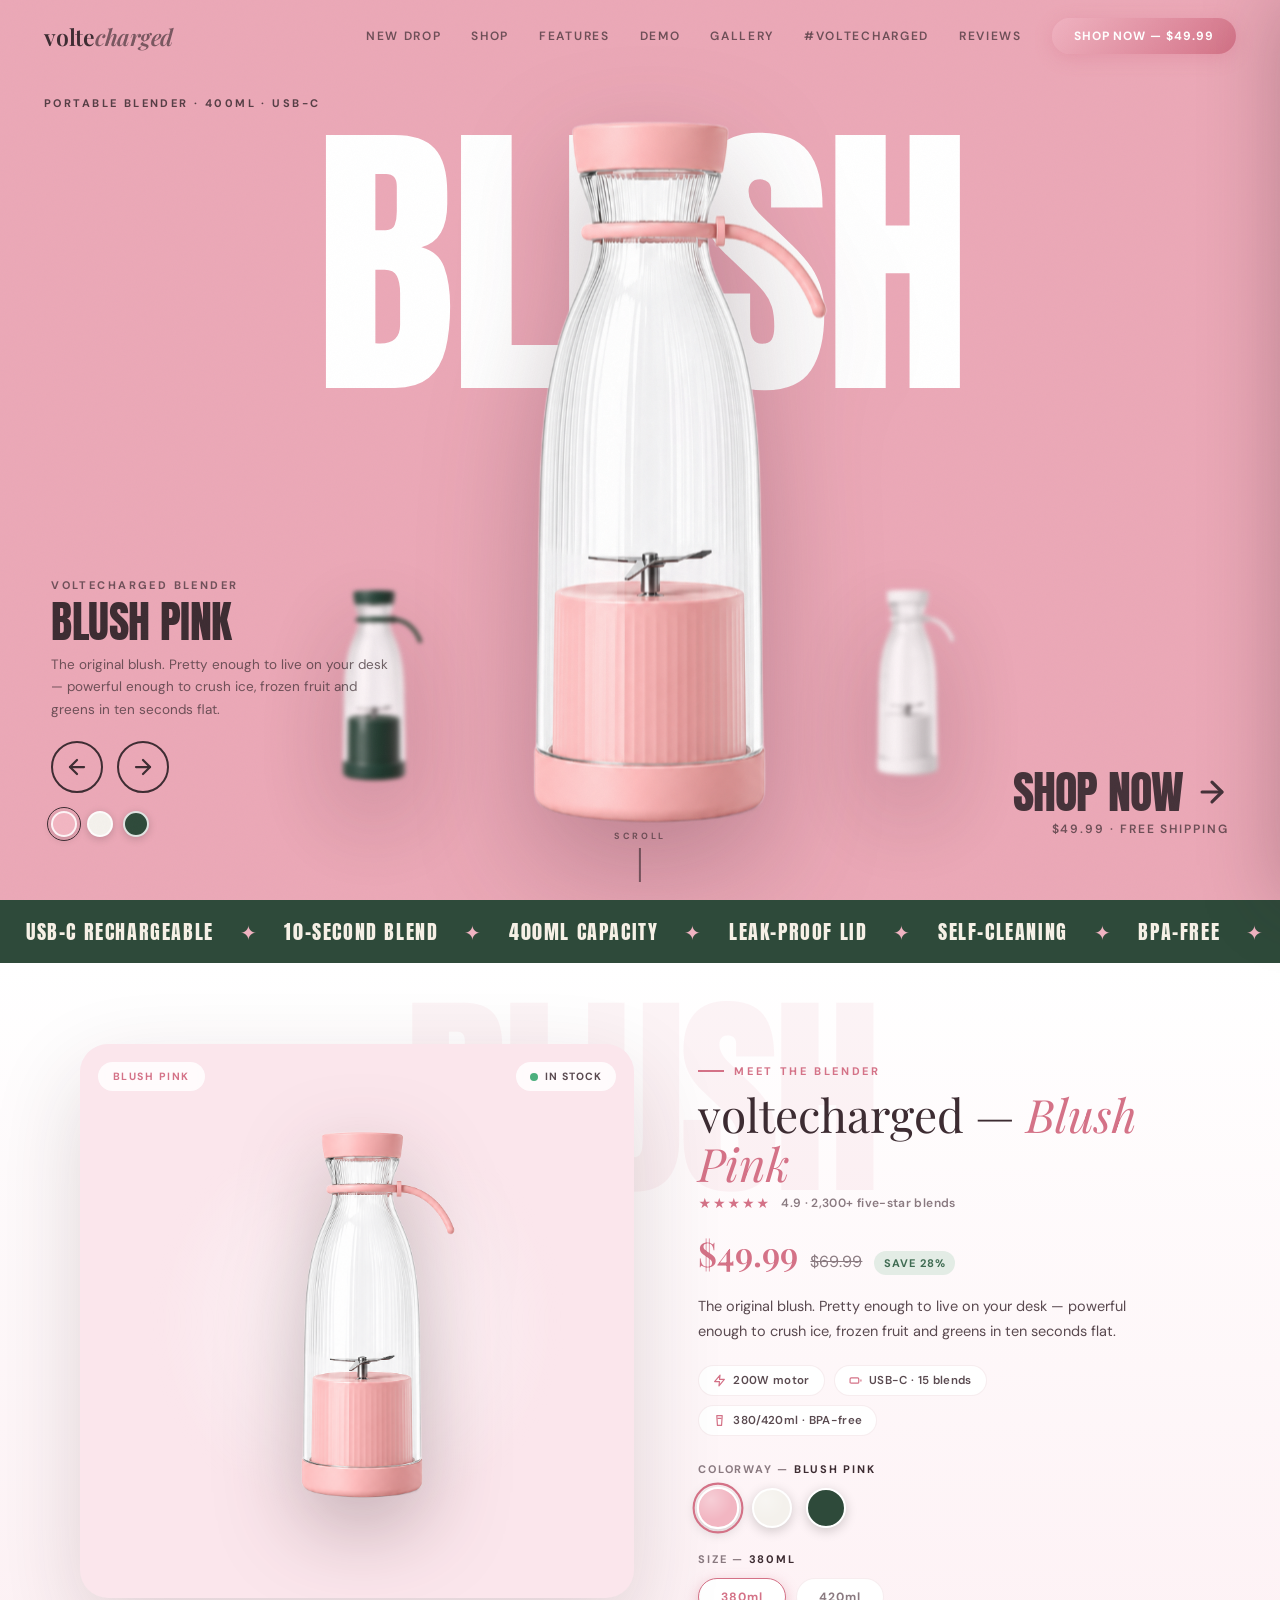
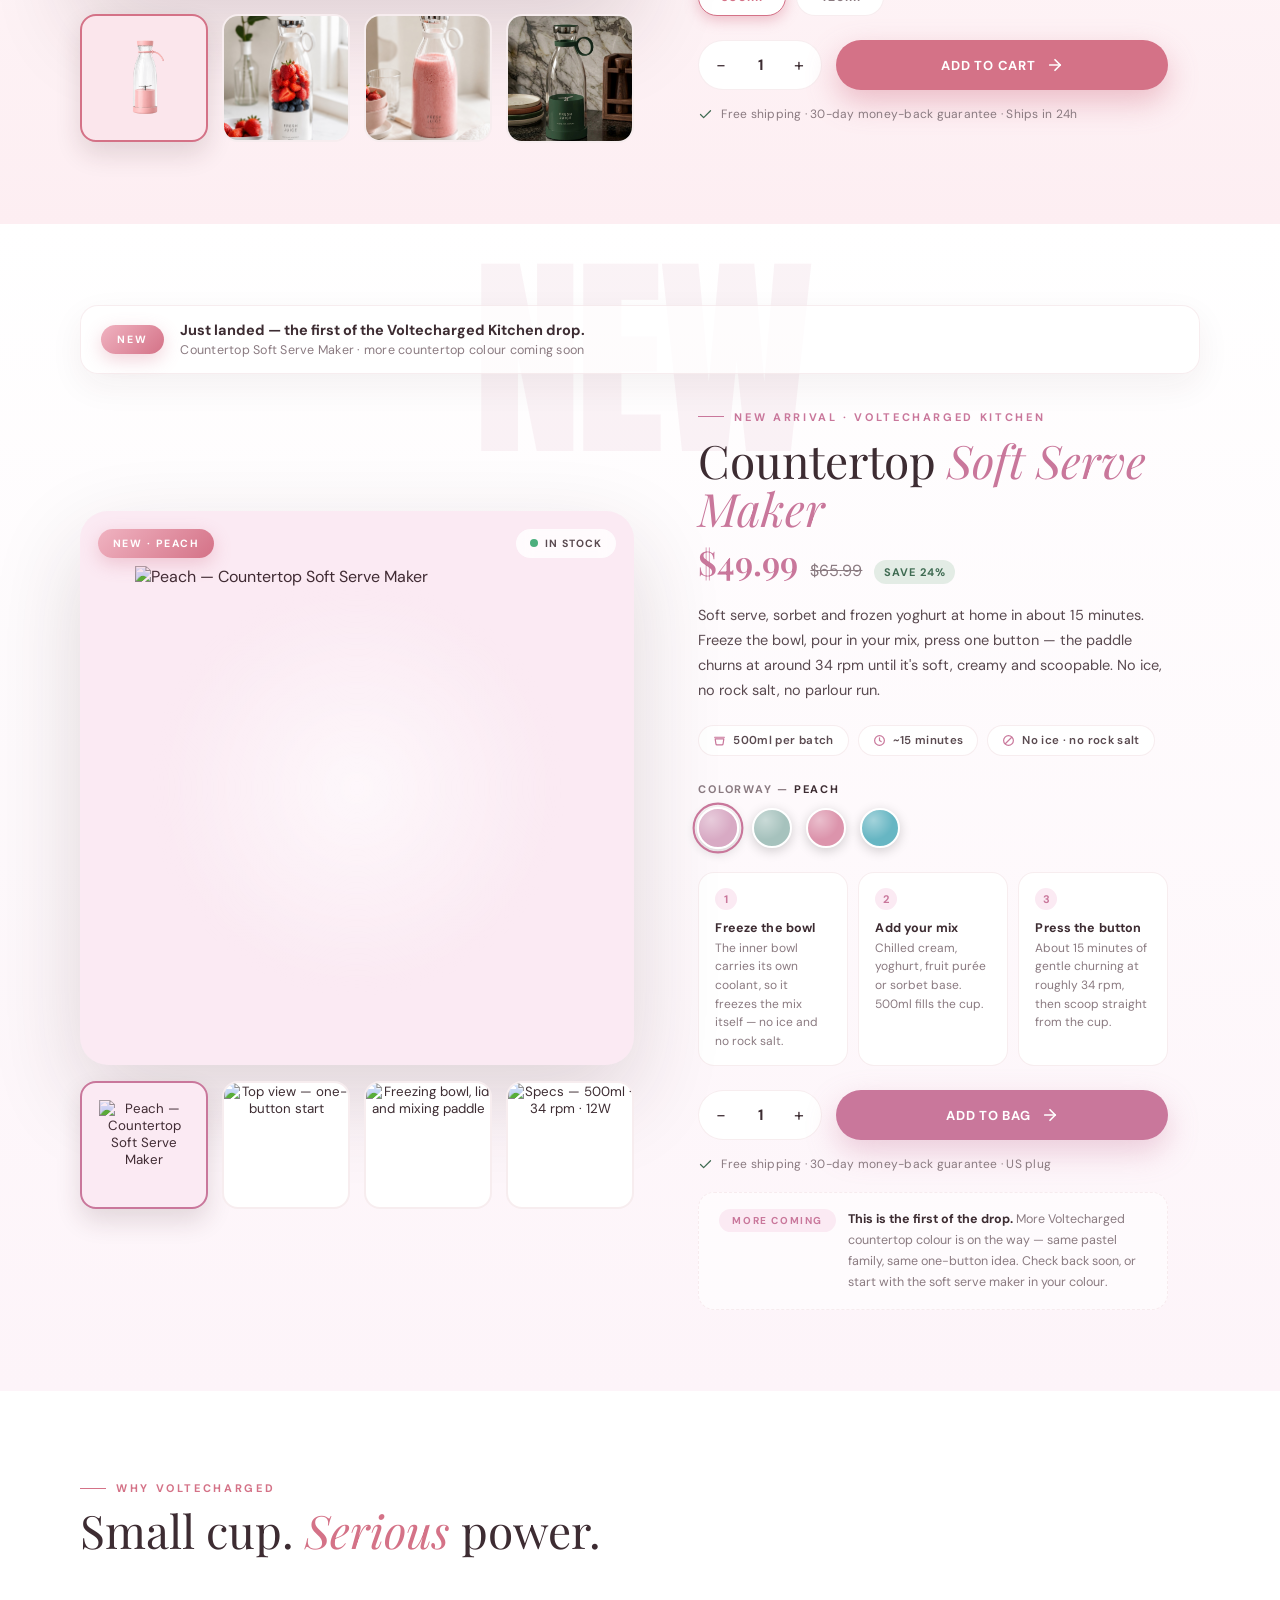
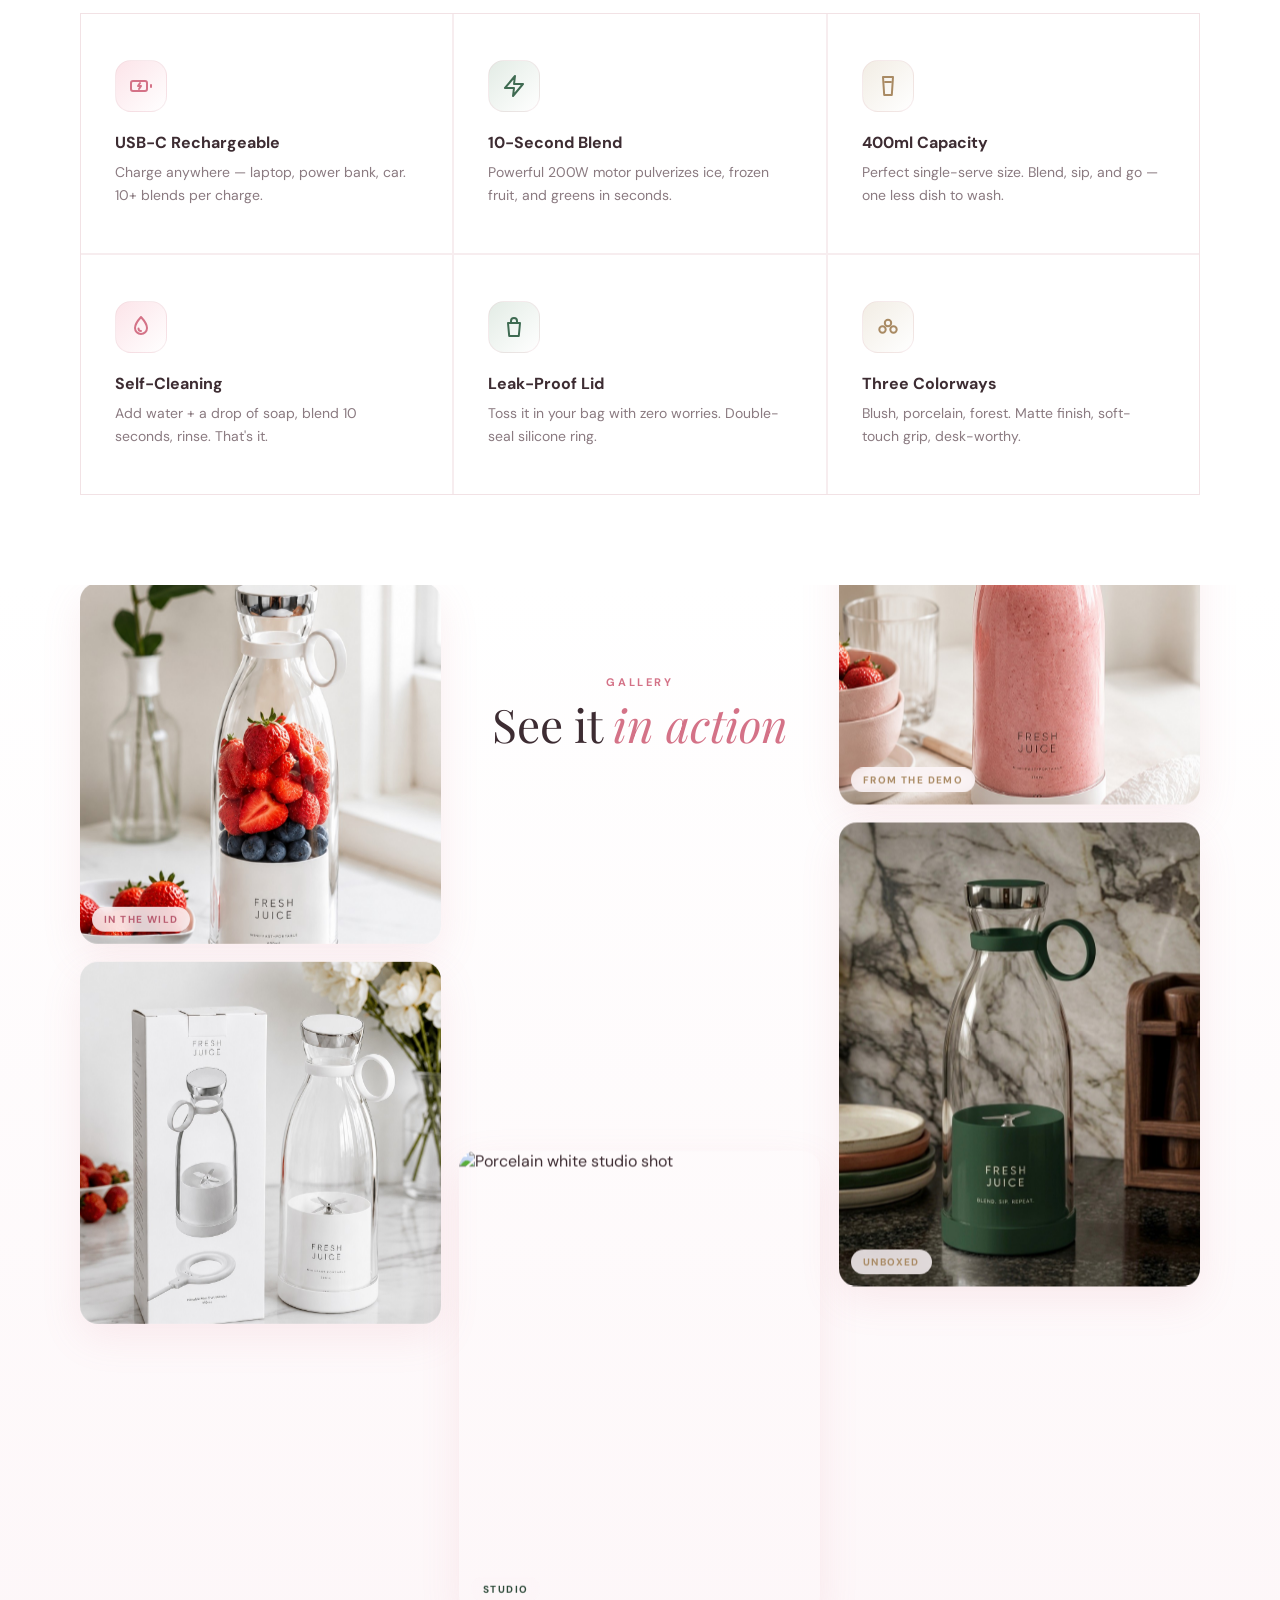
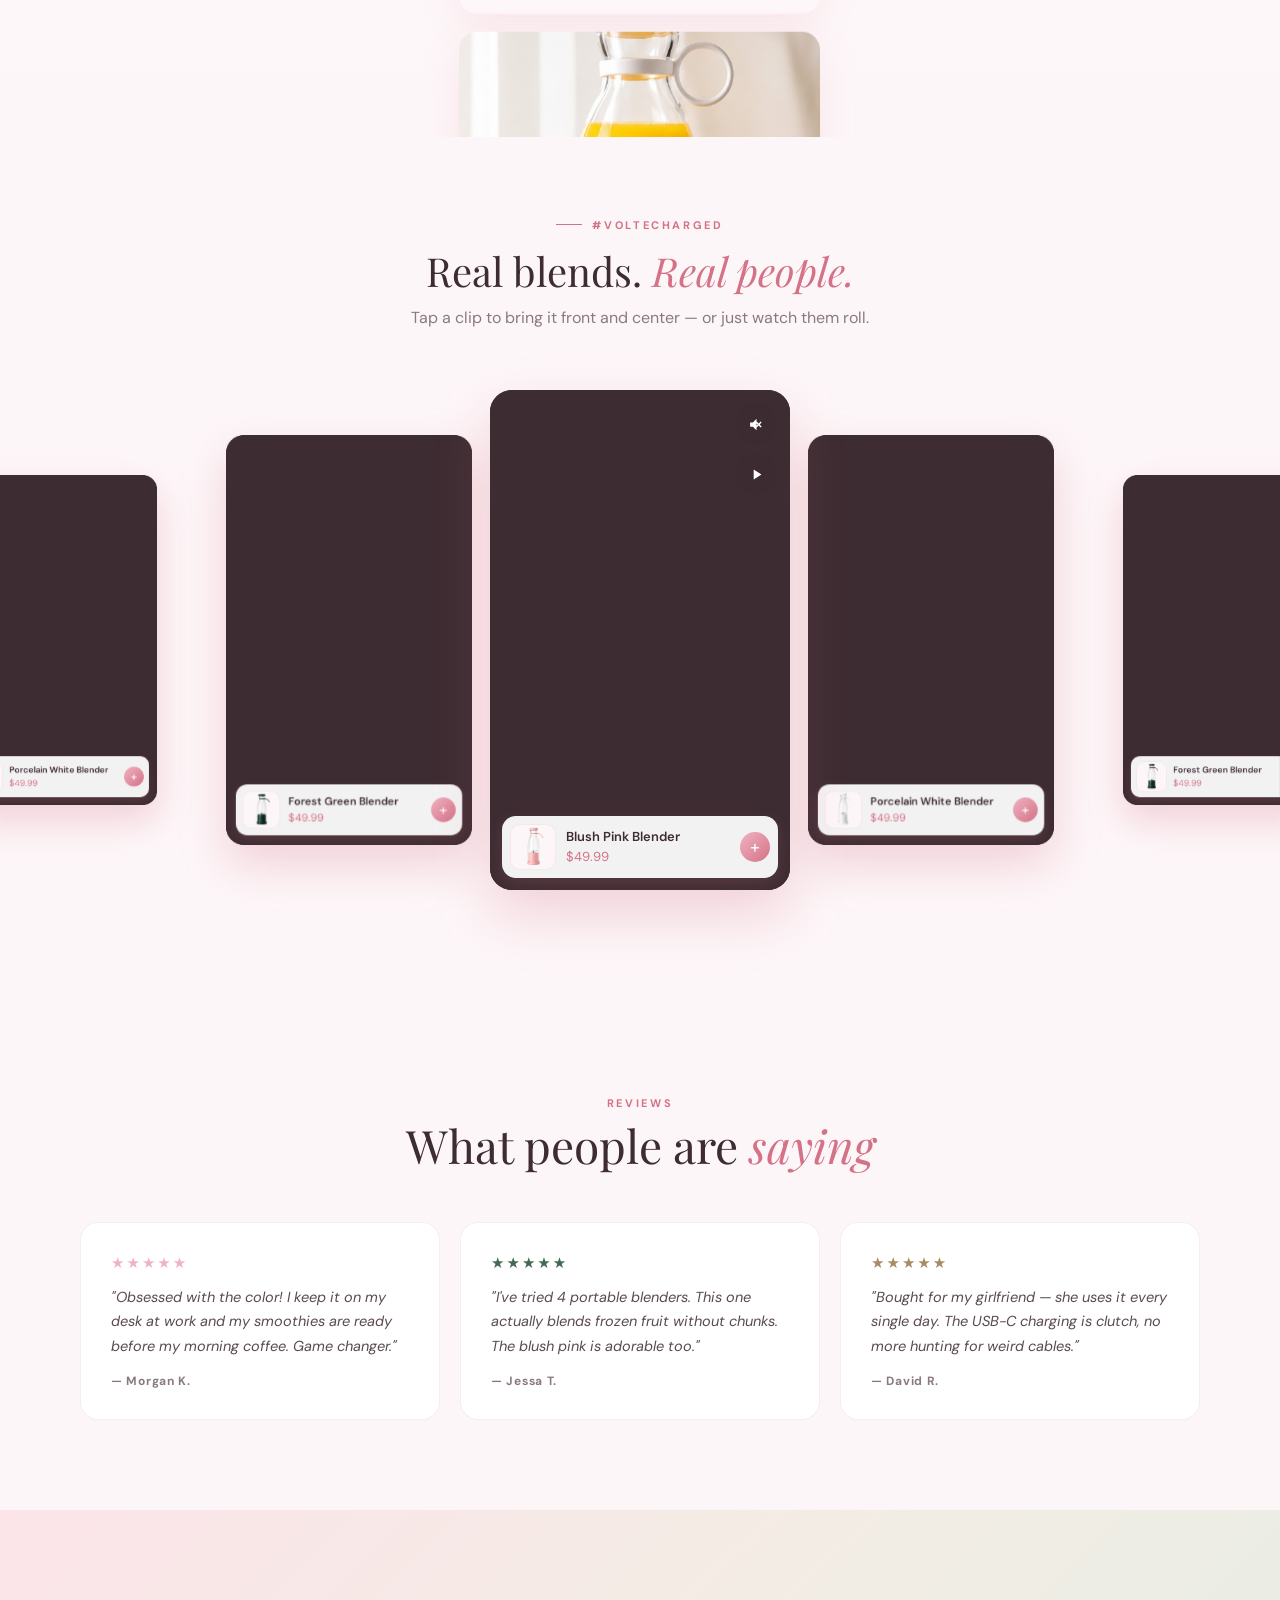
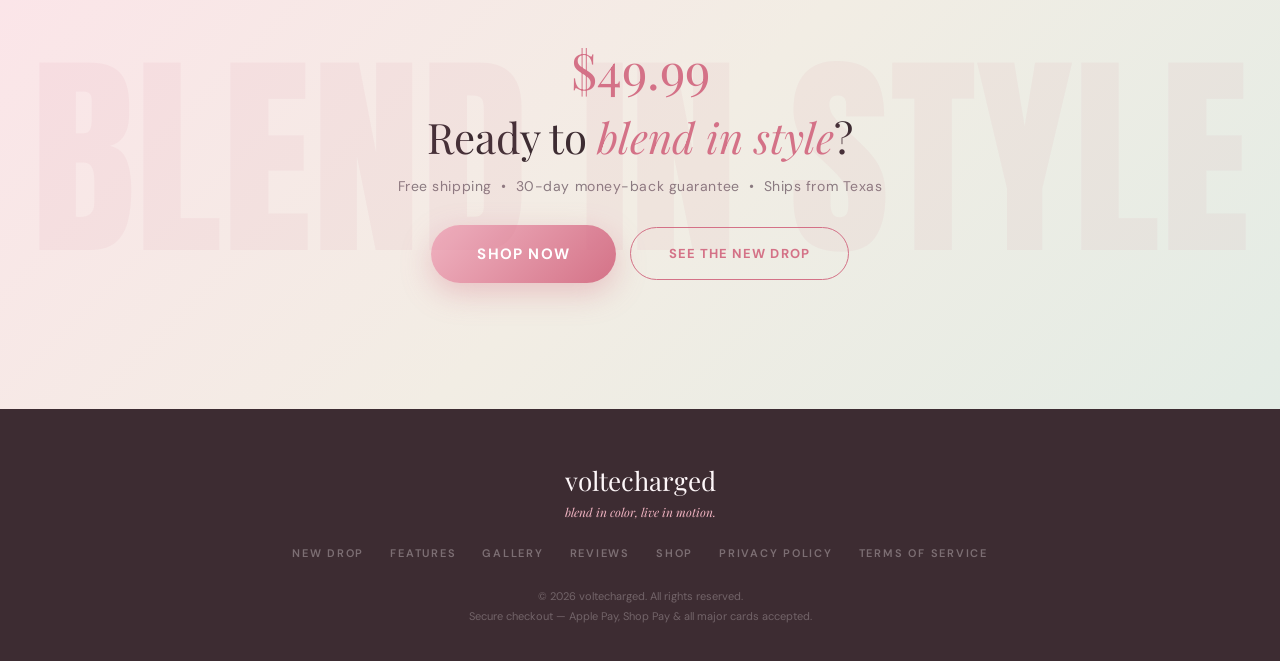
==== commit 7b0f74cd: "Add Countertop Soft Serve Maker as a new-drop section (NEW badge, coming-soon teaser) - New #new-pro" ====
--- a/index.html
+++ b/index.html
@@ -566,6 +566,8 @@
   display:flex;align-items:center;justify-content:center;
 }
 .cd-item .thumb img{height:88%;width:auto;object-fit:contain}
+.cd-item .thumb.ss{overflow:hidden}
+.cd-item .thumb.ss img{mix-blend-mode:multiply;filter:brightness(1.06) saturate(1.02)}
 .cd-item .info{flex:1;min-width:0}
 .cd-item .name{font-size:13.5px;font-weight:700;margin-bottom:2px}
 .cd-item .meta{font-size:11.5px;color:var(--muted);letter-spacing:.04em;margin-bottom:8px}
@@ -600,6 +602,63 @@
 .cd-checkout svg{transition:transform .2s}
 .cd-checkout:hover svg{transform:translateX(4px)}
 
+/* ============ NEW DROP : countertop soft serve maker ============ */
+.nd-banner{
+  display:flex;align-items:center;gap:16px;flex-wrap:wrap;
+  padding:15px 20px;border-radius:18px;margin-bottom:clamp(28px,4vh,44px);
+  background:rgba(255,255,255,.72);border:1px solid var(--line);
+  backdrop-filter:blur(8px);-webkit-backdrop-filter:blur(8px);
+  box-shadow:0 12px 34px rgba(61,30,38,.06);
+}
+.nd-flag{
+  flex:none;padding:8px 16px;border-radius:22px;
+  background:linear-gradient(135deg,var(--blush),var(--rose));color:#fff;
+  font-size:10.5px;font-weight:700;letter-spacing:.2em;text-transform:uppercase;
+  box-shadow:0 6px 18px rgba(212,114,135,.3);
+}
+.nd-banner-txt{flex:1;min-width:200px}
+.nd-banner-main{font-size:14.5px;font-weight:700;margin-bottom:3px}
+.nd-banner-sub{font-size:12.5px;color:var(--muted);letter-spacing:.02em}
+.nd .pr-stage .badge.new{
+  background:linear-gradient(135deg,var(--blush),var(--rose));color:#fff;
+  box-shadow:0 6px 18px rgba(212,114,135,.3);
+}
+/* the CDN shots carry a light studio background: drop .pr-main's stacking
+   context so multiply reaches the pastel panel, and lift the near-white
+   background to pure white so it takes the panel colour exactly */
+.nd .pr-main{z-index:auto}
+.nd .pr-main img{mix-blend-mode:multiply;filter:brightness(1.06) saturate(1.02)}
+.nd .pr-thumb.prod img{mix-blend-mode:multiply;filter:brightness(1.06) saturate(1.02)}
+.nd-steps{display:grid;grid-template-columns:repeat(3,1fr);gap:10px;margin-bottom:24px}
+.nd-step{background:#fff;border:1px solid var(--line);border-radius:16px;padding:15px 16px}
+.nd-step b{
+  display:flex;align-items:center;justify-content:center;width:22px;height:22px;border-radius:50%;
+  background:var(--pr-panel,var(--blush-soft));color:var(--pr-accent,var(--rose));
+  font-size:11px;font-weight:700;margin-bottom:10px;
+  transition:background-color .6s var(--ease),color .6s var(--ease);
+}
+.nd-step h4{font-size:12.5px;font-weight:700;margin-bottom:3px;letter-spacing:.01em}
+.nd-step p{font-size:12px;line-height:1.55;color:var(--muted)}
+.nd-more{
+  margin-top:20px;padding:16px 20px;border-radius:16px;
+  border:1px dashed var(--line);background:rgba(255,255,255,.6);
+  display:flex;align-items:flex-start;gap:12px;flex-wrap:wrap;
+}
+.nd-more-flag{
+  flex:none;padding:5px 13px;border-radius:20px;
+  background:var(--pr-panel,#fbe6ec);color:var(--pr-accent,var(--rose));
+  font-size:10px;font-weight:700;letter-spacing:.16em;text-transform:uppercase;
+  transition:background-color .6s var(--ease),color .6s var(--ease);
+}
+.nd-more p{flex:1;min-width:200px;font-size:12.5px;line-height:1.68;color:var(--muted)}
+.nd-more p b{color:var(--ink)}
+.cta-actions{display:flex;gap:14px;justify-content:center;flex-wrap:wrap;align-items:center}
+@media(max-width:640px){
+  .nd-steps{grid-template-columns:1fr}
+  .nd-banner{padding:14px 16px;gap:12px}
+  .nd-banner-txt{min-width:0}
+}
+
 @media(prefers-reduced-motion:reduce){
   *,*::before,*::after{animation-duration:.01ms!important;transition-duration:.01ms!important}
   [data-reveal]{opacity:1;transform:none}
@@ -613,6 +672,7 @@
 <nav id="nav">
   <a class="logo" href="#top">volte<em>charged</em></a>
   <div class="links">
+    <a href="#new-product">New Drop</a>
     <a href="#shop-product">Shop</a>
     <a href="#features">Features</a>
     <a href="#demo">Demo</a>
@@ -731,6 +791,95 @@
         <div class="pr-note">
           <svg width="15" height="15" viewBox="0 0 24 24" fill="none" stroke="currentColor" stroke-width="2" stroke-linecap="round" stroke-linejoin="round"><path d="M20 6L9 17l-5-5"/></svg>
           Free shipping · 30-day money-back guarantee · Ships in 24h
+        </div>
+      </div>
+    </div>
+  </div>
+</section>
+
+<!-- ================= NEW DROP : countertop soft serve maker ================= -->
+<section class="showroom nd" id="new-product" style="--pr-accent:#c9779b;--pr-panel:#fbeaf3;--pr-wash:#fdf4f9;--pr-ghost:rgba(201,119,155,.09);--pr-shadow:rgba(201,119,155,.34)">
+  <div class="word" id="ndWord">NEW</div>
+  <div class="container">
+
+    <div class="nd-banner" data-reveal>
+      <span class="nd-flag">New</span>
+      <div class="nd-banner-txt">
+        <p class="nd-banner-main">Just landed — the first of the Voltecharged Kitchen drop.</p>
+        <p class="nd-banner-sub">Countertop Soft Serve Maker · more countertop colour coming soon</p>
+      </div>
+    </div>
+
+    <div class="shop-grid">
+      <!-- gallery -->
+      <div class="pr-gallery" data-reveal>
+        <div class="pr-stage">
+          <div class="badge new" id="ndBadge">New · Peach</div>
+          <div class="stock"><i></i> In stock</div>
+          <div class="pr-main" id="ndMain"></div>
+        </div>
+        <div class="pr-thumbs" id="ndThumbs"></div>
+      </div>
+
+      <!-- details -->
+      <div class="pr-info" data-reveal style="--d:.1s">
+        <div class="eyebrow">New arrival · Voltecharged Kitchen</div>
+        <h2>Countertop <em>Soft Serve Maker</em></h2>
+        <div class="pr-price">
+          <b id="ndPrice">$49.99</b>
+          <s>$65.99</s>
+          <span class="save">Save 24%</span>
+        </div>
+        <p class="pr-desc">Soft serve, sorbet and frozen yoghurt at home in about 15 minutes. Freeze the bowl, pour in your mix, press one button — the paddle churns at around 34&nbsp;rpm until it's soft, creamy and scoopable. No ice, no rock salt, no parlour run.</p>
+
+        <div class="pr-chips">
+          <span class="pr-chip"><svg width="13" height="13" viewBox="0 0 24 24" fill="none" stroke="currentColor" stroke-width="2.2" stroke-linecap="round" stroke-linejoin="round"><path d="M4 9h16l-1.4 9.2a2 2 0 0 1-2 1.8H7.4a2 2 0 0 1-2-1.8L4 9z"/><line x1="3" y1="6" x2="21" y2="6"/></svg> 500ml per batch</span>
+          <span class="pr-chip"><svg width="13" height="13" viewBox="0 0 24 24" fill="none" stroke="currentColor" stroke-width="2.2" stroke-linecap="round" stroke-linejoin="round"><circle cx="12" cy="12" r="9"/><path d="M12 7v5l3 2"/></svg> ~15 minutes</span>
+          <span class="pr-chip"><svg width="13" height="13" viewBox="0 0 24 24" fill="none" stroke="currentColor" stroke-width="2.2" stroke-linecap="round" stroke-linejoin="round"><circle cx="12" cy="12" r="9"/><line x1="6" y1="18" x2="18" y2="6"/></svg> No ice · no rock salt</span>
+        </div>
+
+        <div class="pr-color-row">
+          <div class="lab">Colorway — <b id="ndSwName">Peach</b></div>
+          <div class="pr-swatches" id="ndSwatches"></div>
+        </div>
+
+        <div class="nd-steps">
+          <div class="nd-step">
+            <b aria-hidden="true">1</b>
+            <h4>Freeze the bowl</h4>
+            <p>The inner bowl carries its own coolant, so it freezes the mix itself — no ice and no rock salt.</p>
+          </div>
+          <div class="nd-step">
+            <b aria-hidden="true">2</b>
+            <h4>Add your mix</h4>
+            <p>Chilled cream, yoghurt, fruit purée or sorbet base. 500ml fills the cup.</p>
+          </div>
+          <div class="nd-step">
+            <b aria-hidden="true">3</b>
+            <h4>Press the button</h4>
+            <p>About 15 minutes of gentle churning at roughly 34 rpm, then scoop straight from the cup.</p>
+          </div>
+        </div>
+
+        <div class="pr-actions">
+          <div class="qty">
+            <button id="ndQtyMinus" aria-label="Decrease quantity">−</button>
+            <span id="ndQtyVal">1</span>
+            <button id="ndQtyPlus" aria-label="Increase quantity">+</button>
+          </div>
+          <button class="pr-buy" id="ndBuy">
+            Add to Bag
+            <svg width="18" height="18" viewBox="0 0 24 24" fill="none" stroke="currentColor" stroke-width="2.25" stroke-linecap="round" stroke-linejoin="round"><path d="M5 12h14"/><path d="M12 5l7 7-7 7"/></svg>
+          </button>
+        </div>
+        <div class="pr-note">
+          <svg width="15" height="15" viewBox="0 0 24 24" fill="none" stroke="currentColor" stroke-width="2" stroke-linecap="round" stroke-linejoin="round"><path d="M20 6L9 17l-5-5"/></svg>
+          Free shipping · 30-day money-back guarantee · US plug
+        </div>
+
+        <div class="nd-more">
+          <span class="nd-more-flag">More coming</span>
+          <p><b>This is the first of the drop.</b> More Voltecharged countertop colour is on the way — same pastel family, same one-button idea. Check back soon, or start with the soft serve maker in your colour.</p>
         </div>
       </div>
     </div>
@@ -838,13 +987,17 @@
   <div class="price" data-reveal>$49.99</div>
   <h2 data-reveal style="--d:.06s">Ready to <em>blend in style</em>?</h2>
   <p data-reveal style="--d:.12s">Free shipping &nbsp;•&nbsp; 30-day money-back guarantee &nbsp;•&nbsp; Ships from Texas</p>
-  <button class="btn btn-primary" data-buy data-reveal style="--d:.18s;font-size:15px;padding:19px 46px">Shop Now</button>
+  <div class="cta-actions">
+    <button class="btn btn-primary" data-buy data-reveal style="--d:.18s;font-size:15px;padding:19px 46px">Shop Now</button>
+    <a class="btn btn-outline" href="#new-product" data-reveal style="--d:.24s">See the new drop</a>
+  </div>
 </section>
 
 <footer>
   <div class="f-logo">voltecharged</div>
   <div class="f-tag">blend in color, live in motion.</div>
   <div class="f-links">
+    <a href="#new-product">New Drop</a>
     <a href="#features">Features</a>
     <a href="#gallery">Gallery</a>
     <a href="#reviews">Reviews</a>
@@ -897,6 +1050,47 @@
   const sizes = VARIANT_IDS[key] || VARIANT_IDS.pink;
   return sizes[size] || sizes['380'];
 }
+
+/* ============================================================
+   VOLTECHARGED KITCHEN — countertop soft serve maker (new drop)
+   One size only, four colourways, $49.99 each. Every entry below
+   is a LIVE Shopify variant ID for the 4 US-plug SKUs, so the
+   existing cart + checkout permalink work untouched.
+============================================================ */
+const SS_PRICE = 49.99;
+const SS_SIZE  = 'one';
+const SS_ITEMS = [
+  { key:'ss-peach',     name:'Peach',
+    sku:'SU00154521-Peach color-US Plug',      variantId:'54081497465146',
+    swatch:'#d8aac4', accent:'#c9779b', panel:'#fbeaf3', wash:'#fdf4f9',
+    ghost:'rgba(201,119,155,.09)', shadow:'rgba(201,119,155,.34)',
+    img:'https://cdn.shopify.com/s/files/1/1010/2482/5658/files/e98aa9f03c3ff8d216213aa94b43421c.jpg?v=1789657824' },
+  { key:'ss-lightblue', name:'Light Blue',
+    sku:'SU00154521-Light blue-US Plug',       variantId:'54081497497914',
+    swatch:'#a6c2bd', accent:'#5b9b93', panel:'#e6f0ee', wash:'#f1f8f6',
+    ghost:'rgba(91,155,147,.11)', shadow:'rgba(91,155,147,.32)',
+    img:'https://cdn.shopify.com/s/files/1/1010/2482/5658/files/07a77eddd8bc720541b796fab2868649.jpg?v=1789657825' },
+  { key:'ss-pink',      name:'Pink',
+    sku:'SU00154521-Pink-US Plug',             variantId:'54081497530682',
+    swatch:'#dc94ac', accent:'#d47287', panel:'#fbe6ec', wash:'#fdeef2',
+    ghost:'rgba(212,114,135,.08)', shadow:'rgba(212,114,135,.42)',
+    img:'https://cdn.shopify.com/s/files/1/1010/2482/5658/files/9c735dbe5cfa7e92df466fd48ba8f0cb_d1d0eb90-9582-42aa-b056-5cd29989565c.jpg?v=1789657827' },
+  { key:'ss-skyblue',   name:'Sky Blue',
+    sku:'SU00154521-Sky blue-US Plug',         variantId:'54081497563450',
+    swatch:'#67b6c3', accent:'#4193a4', panel:'#e2f1f4', wash:'#eef8fa',
+    ghost:'rgba(65,147,164,.11)', shadow:'rgba(65,147,164,.34)',
+    img:'https://cdn.shopify.com/s/files/1/1010/2482/5658/files/29addd380dd047407dda2a126946e68d_43a79067-7910-41d2-beec-df0dd8bbe4f6.jpg?v=1789657829' }
+];
+/* one size per colourway → fold into the shared variant map so cart
+   validation, variantId() and the checkout permalink all just work */
+SS_ITEMS.forEach(it => { VARIANT_IDS[it.key] = {}; VARIANT_IDS[it.key][SS_SIZE] = it.variantId; });
+const SS_SHOTS = [
+  { src:'https://cdn.shopify.com/s/files/1/1010/2482/5658/files/29addd380dd047407dda2a126946e68d.jpg?v=1789657821', label:'Top view — one-button start' },
+  { src:'https://cdn.shopify.com/s/files/1/1010/2482/5658/files/9ded177371c193f2bd4d629f94213bff.jpg?v=1789657821', label:'Freezing bowl, lid and mixing paddle' },
+  { src:'https://cdn.shopify.com/s/files/1/1010/2482/5658/files/5b554311989604d71679e0d3db82eb6a.jpg?v=1789657821', label:'Specs — 500ml · 34 rpm · 12W' }
+];
+function ssItem(key){ return SS_ITEMS.find(i => i.key === key); }
+function priceOf(key){ return ssItem(key) ? SS_PRICE : UNIT_PRICE; }
 
 /* ============================================================
    HERO — 3-image shuffle carousel
@@ -1217,7 +1411,7 @@
 function renderCart(){
   const count = cart.reduce((s, i) => s + i.qty, 0);
   cdCount.textContent = count ? `(${count})` : '';
-  cdSubtotal.textContent = money(cart.reduce((s, i) => s + i.qty * UNIT_PRICE, 0));
+  cdSubtotal.textContent = money(cart.reduce((s, i) => s + i.qty * priceOf(i.key), 0));
   cdFoot.style.display = cart.length ? '' : 'none';
 
   if (!cart.length){
@@ -1228,21 +1422,27 @@
 
   cdItems.innerHTML = '';
   cart.forEach((item, idx) => {
-    const v = VARIANTS.find(x => x.key === item.key);
+    const bv = VARIANTS.find(x => x.key === item.key);
+    const sv = ssItem(item.key);
+    const cartName  = bv ? `voltecharged — ${bv.name}` : (sv ? `Countertop Soft Serve Maker — ${sv.name}` : 'Voltecharged product');
+    const cartImg   = bv ? `assets/blender-${bv.key}.png` : (sv ? sv.img : '');
+    const cartPanel = bv ? bv.panel : (sv ? sv.panel : '#fbe6ec');
+    const cartSize  = bv ? `${item.size}ml` : 'One size';
+    const cartUnit  = priceOf(item.key);
     const el = document.createElement('div');
     el.className = 'cd-item';
     el.innerHTML = `
-      <div class="thumb" style="background:${v.panel}"><img src="assets/blender-${v.key}.png" alt="${v.name}"></div>
+      <div class="thumb${sv ? ' ss' : ''}" style="background:${cartPanel}"><img src="${cartImg}" alt="${cartName}"></div>
       <div class="info">
-        <div class="name">voltecharged — ${v.name}</div>
-        <div class="meta">${item.size}ml · ${money(UNIT_PRICE)} each</div>
+        <div class="name">${cartName}</div>
+        <div class="meta">${cartSize} · ${money(cartUnit)} each</div>
         <div class="row">
           <div class="cd-qty">
             <button data-a="minus" aria-label="Decrease quantity">−</button>
             <span>${item.qty}</span>
             <button data-a="plus" aria-label="Increase quantity">+</button>
           </div>
-          <div class="price">${money(item.qty * UNIT_PRICE)}</div>
+          <div class="price">${money(item.qty * cartUnit)}</div>
         </div>
         <button class="rm" data-a="rm">Remove</button>
       </div>`;
@@ -1284,6 +1484,103 @@
 });
 
 renderCart();
+
+/* ============================================================
+   NEW DROP — countertop soft serve maker gallery + Add to Bag
+   (its own state, same crossfade language as the showroom; the
+   bag button hands the item to the exact same Shopify cart)
+============================================================ */
+(function(){
+  const ndRoot     = document.getElementById('new-product');
+  if (!ndRoot) return;
+
+  const ndMain     = document.getElementById('ndMain');
+  const ndThumbs   = document.getElementById('ndThumbs');
+  const ndSwatches = document.getElementById('ndSwatches');
+  const ndBadge    = document.getElementById('ndBadge');
+  const ndSwName   = document.getElementById('ndSwName');
+  const ndQtyVal   = document.getElementById('ndQtyVal');
+
+  let ndIndex = 0;   // active colourway
+  let ndQty   = 1;
+
+  /* colourway shot first, then the shared studio shots */
+  function views(){
+    const it = SS_ITEMS[ndIndex];
+    return [{ src: it.img, label: `${it.name} — Countertop Soft Serve Maker`, prod: true }, ...SS_SHOTS];
+  }
+
+  function setMain(src, alt){
+    const img = document.createElement('img');
+    img.src = src;
+    img.alt = alt || 'Countertop Soft Serve Maker';
+    img.draggable = false;
+    ndMain.appendChild(img);
+    requestAnimationFrame(() => requestAnimationFrame(() => img.classList.add('show')));
+    [...ndMain.querySelectorAll('img')].forEach(old => {
+      if (old !== img){ old.classList.remove('show'); setTimeout(() => old.remove(), 550); }
+    });
+  }
+
+  function renderThumbs(activeView){
+    const vs = views();
+    ndThumbs.innerHTML = '';
+    vs.forEach((view, i) => {
+      const t = document.createElement('button');
+      t.className = 'pr-thumb' + (view.prod ? ' prod' : '') + (i === activeView ? ' on' : '');
+      t.innerHTML = `<img src="${view.src}" alt="${view.label}" loading="lazy">`;
+      t.addEventListener('click', () => {
+        setMain(view.src, view.label);
+        [...ndThumbs.children].forEach((c, ci) => c.classList.toggle('on', ci === i));
+      });
+      ndThumbs.appendChild(t);
+    });
+  }
+
+  /* colourway swatches */
+  SS_ITEMS.forEach((it, i) => {
+    const s = document.createElement('button');
+    s.className = 'pr-swatch' + (i === 0 ? ' on' : '');
+    s.style.background = `radial-gradient(circle at 32% 28%, #fff6, transparent 55%), ${it.swatch}`;
+    s.setAttribute('aria-label', `${it.name} — $49.99`);
+    s.addEventListener('click', () => selectColor(i));
+    ndSwatches.appendChild(s);
+  });
+
+  function paint(){
+    const it = SS_ITEMS[ndIndex];
+    ndRoot.style.setProperty('--pr-accent', it.accent);
+    ndRoot.style.setProperty('--pr-panel',  it.panel);
+    ndRoot.style.setProperty('--pr-wash',   it.wash);
+    ndRoot.style.setProperty('--pr-ghost',  it.ghost);
+    ndRoot.style.setProperty('--pr-shadow', it.shadow);
+    ndBadge.textContent  = `New · ${it.name}`;
+    ndSwName.textContent = it.name;
+    [...ndSwatches.children].forEach((s, i) => s.classList.toggle('on', i === ndIndex));
+  }
+
+  function selectColor(i){
+    if (i === ndIndex) return;
+    ndIndex = i;
+    paint();
+    setMain(SS_ITEMS[i].img, `${SS_ITEMS[i].name} — Countertop Soft Serve Maker`);
+    renderThumbs(0);
+  }
+
+  /* quantity stepper */
+  document.getElementById('ndQtyMinus').addEventListener('click', () => { ndQty = Math.max(1, ndQty - 1); ndQtyVal.textContent = ndQty; });
+  document.getElementById('ndQtyPlus').addEventListener('click',  () => { ndQty = Math.min(9, ndQty + 1); ndQtyVal.textContent = ndQty; });
+
+  /* Add to Bag → the existing cart drawer + Shopify checkout permalink */
+  document.getElementById('ndBuy').addEventListener('click', () => {
+    addToCart(SS_ITEMS[ndIndex].key, SS_SIZE, ndQty);
+  });
+
+  /* init */
+  paint();
+  renderThumbs(0);
+  setMain(SS_ITEMS[0].img, 'Peach — Countertop Soft Serve Maker');
+})();
 </script>
 
 <script>
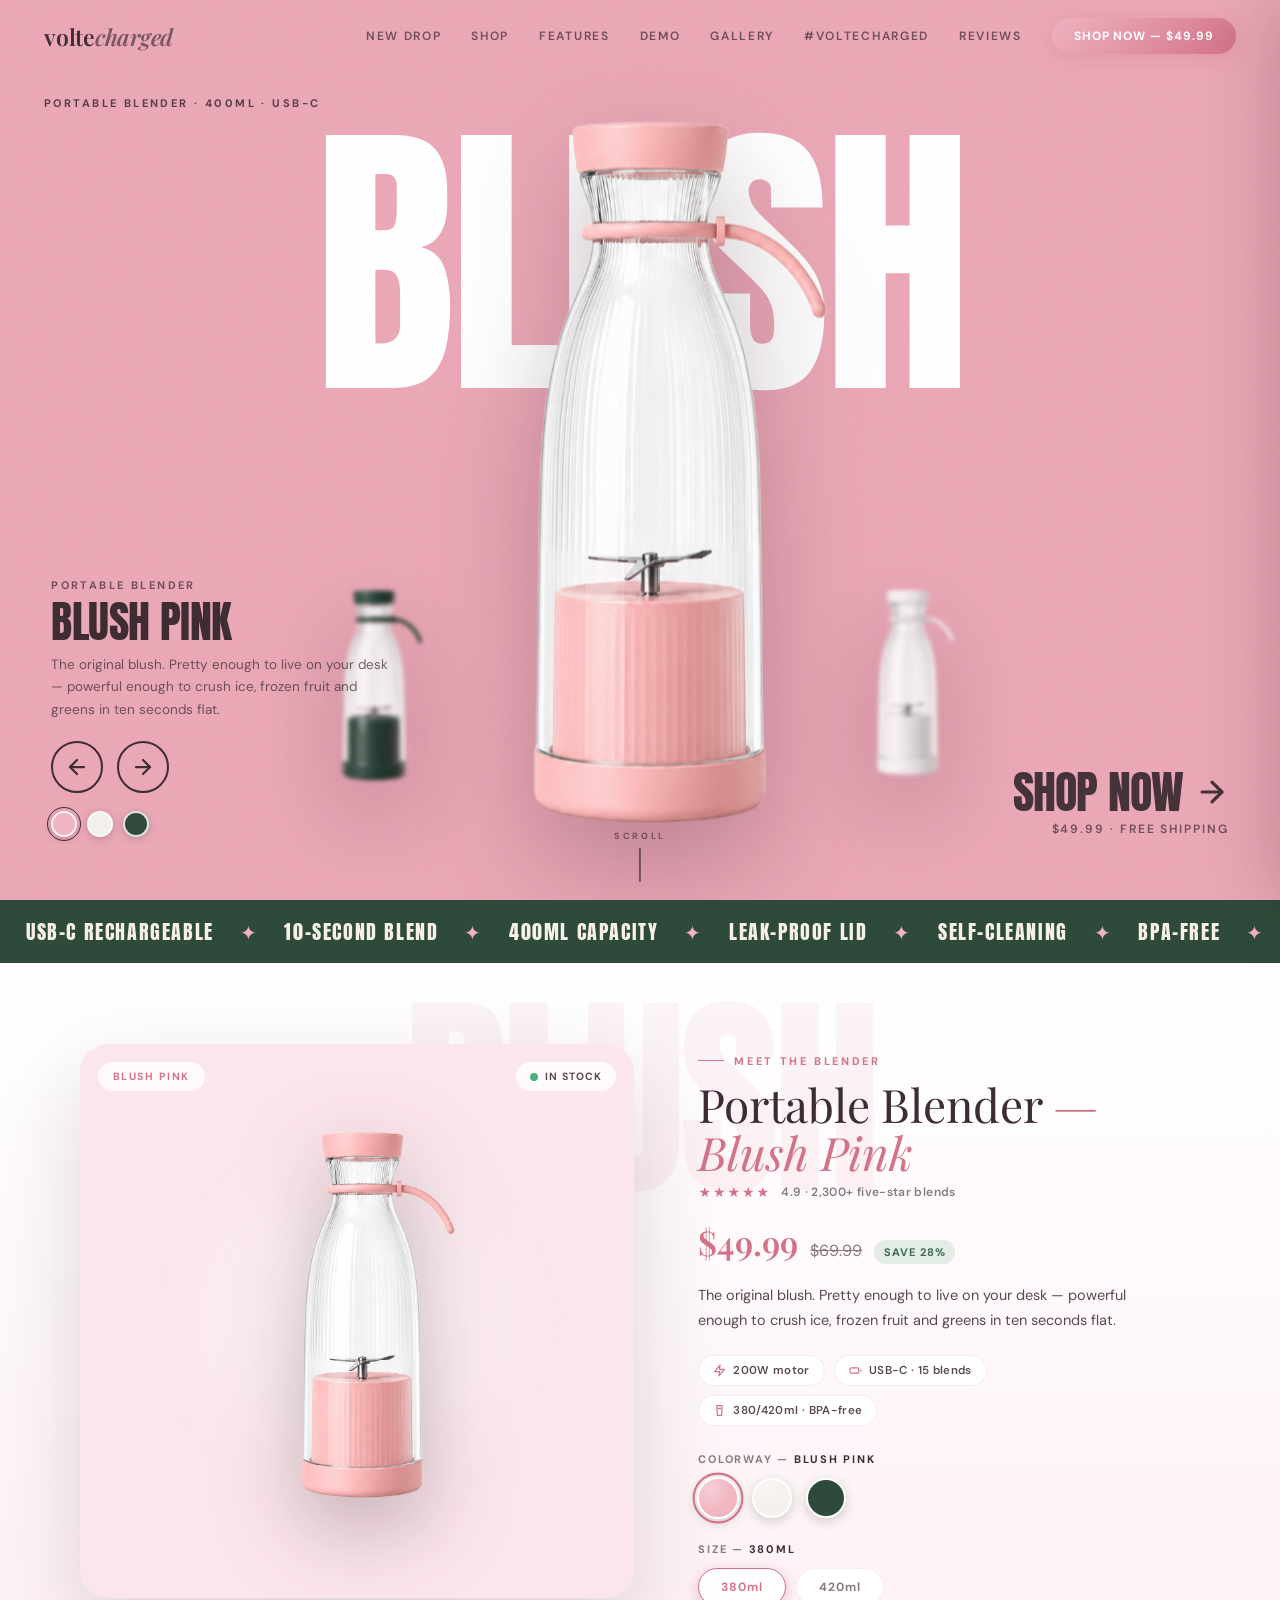
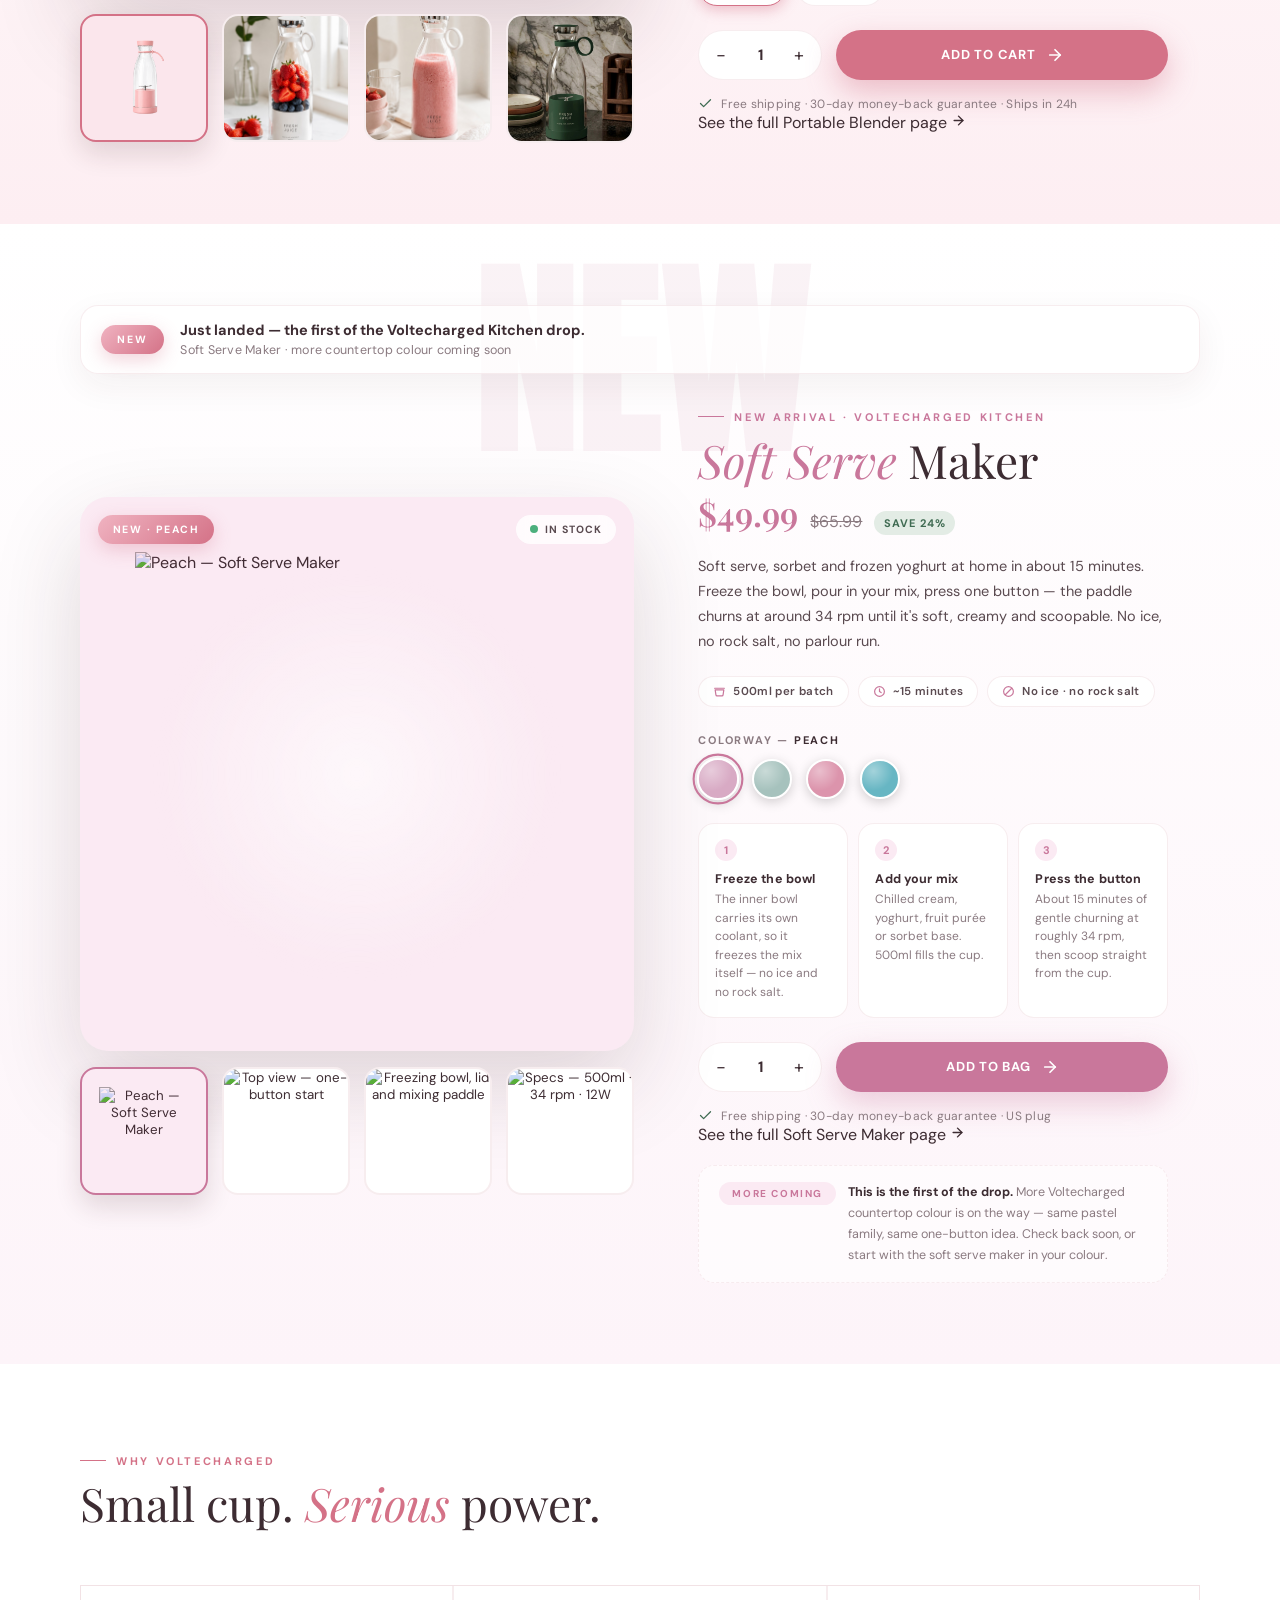
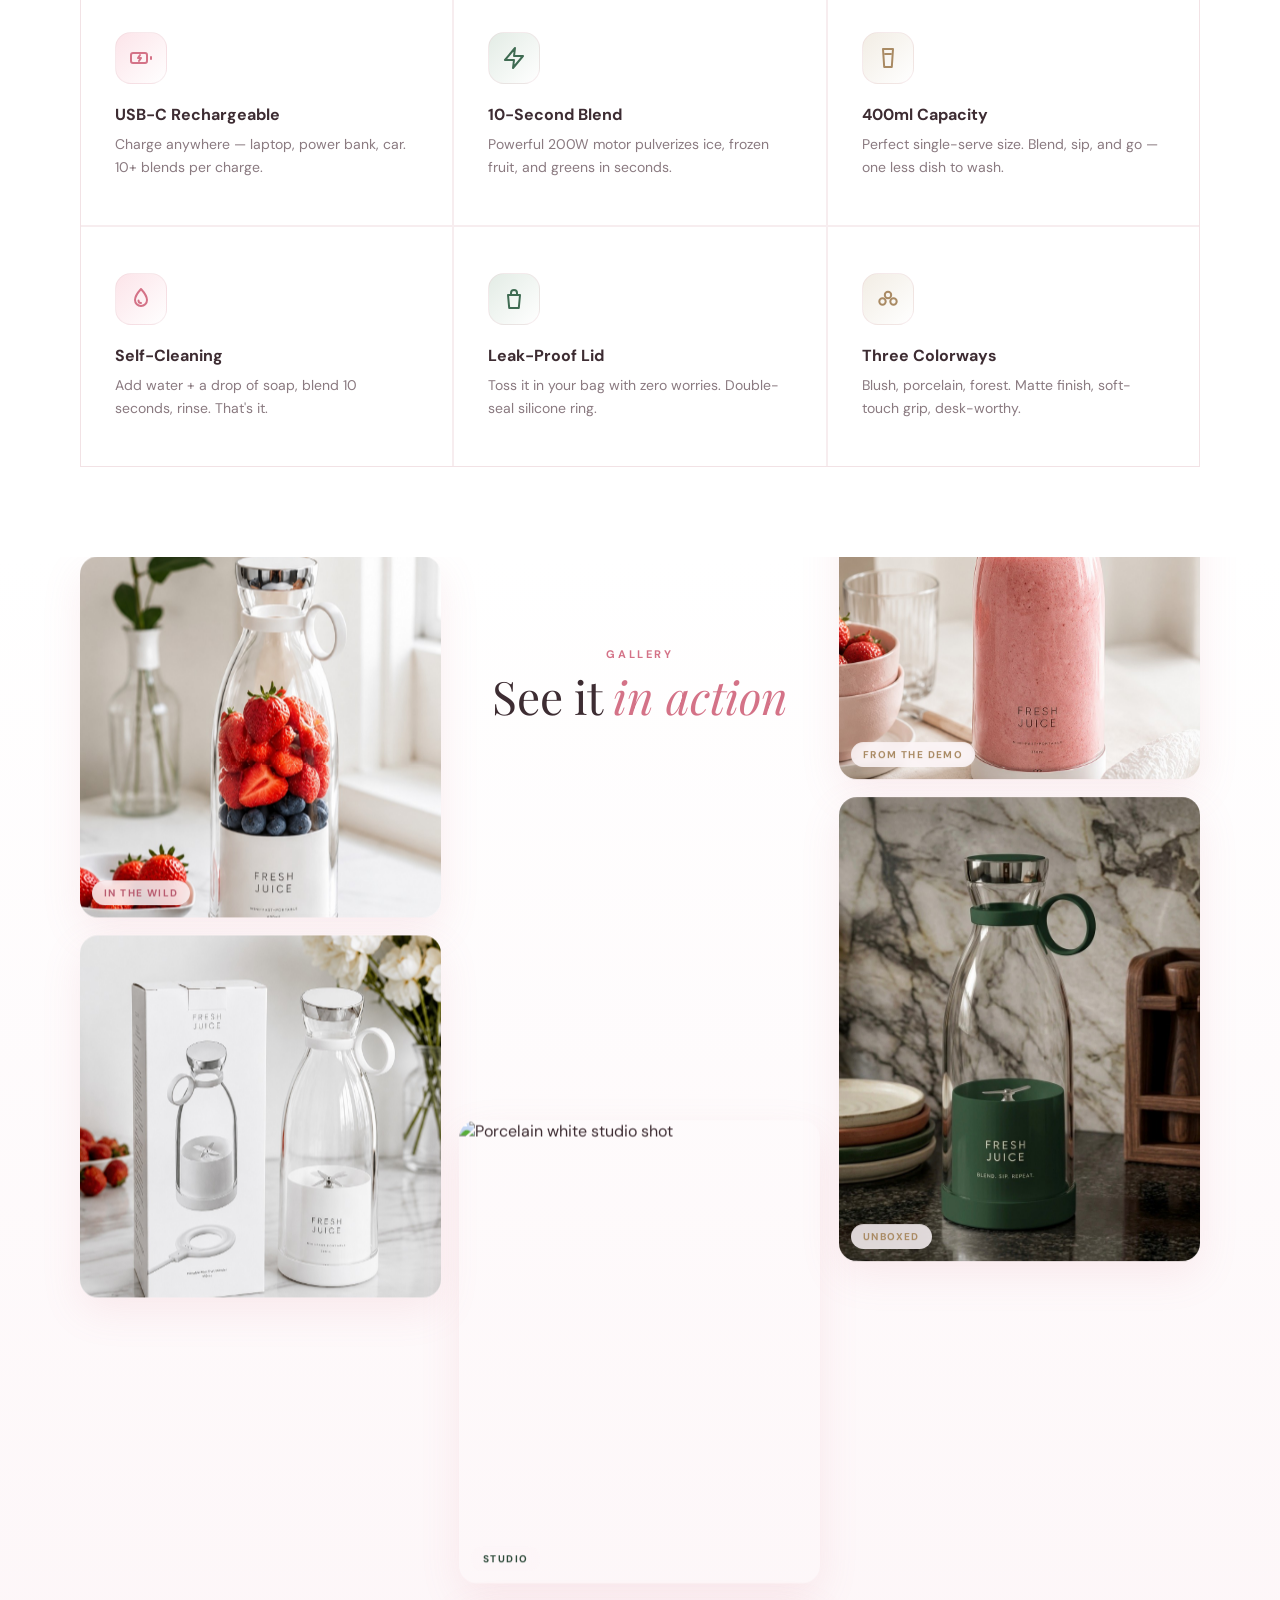
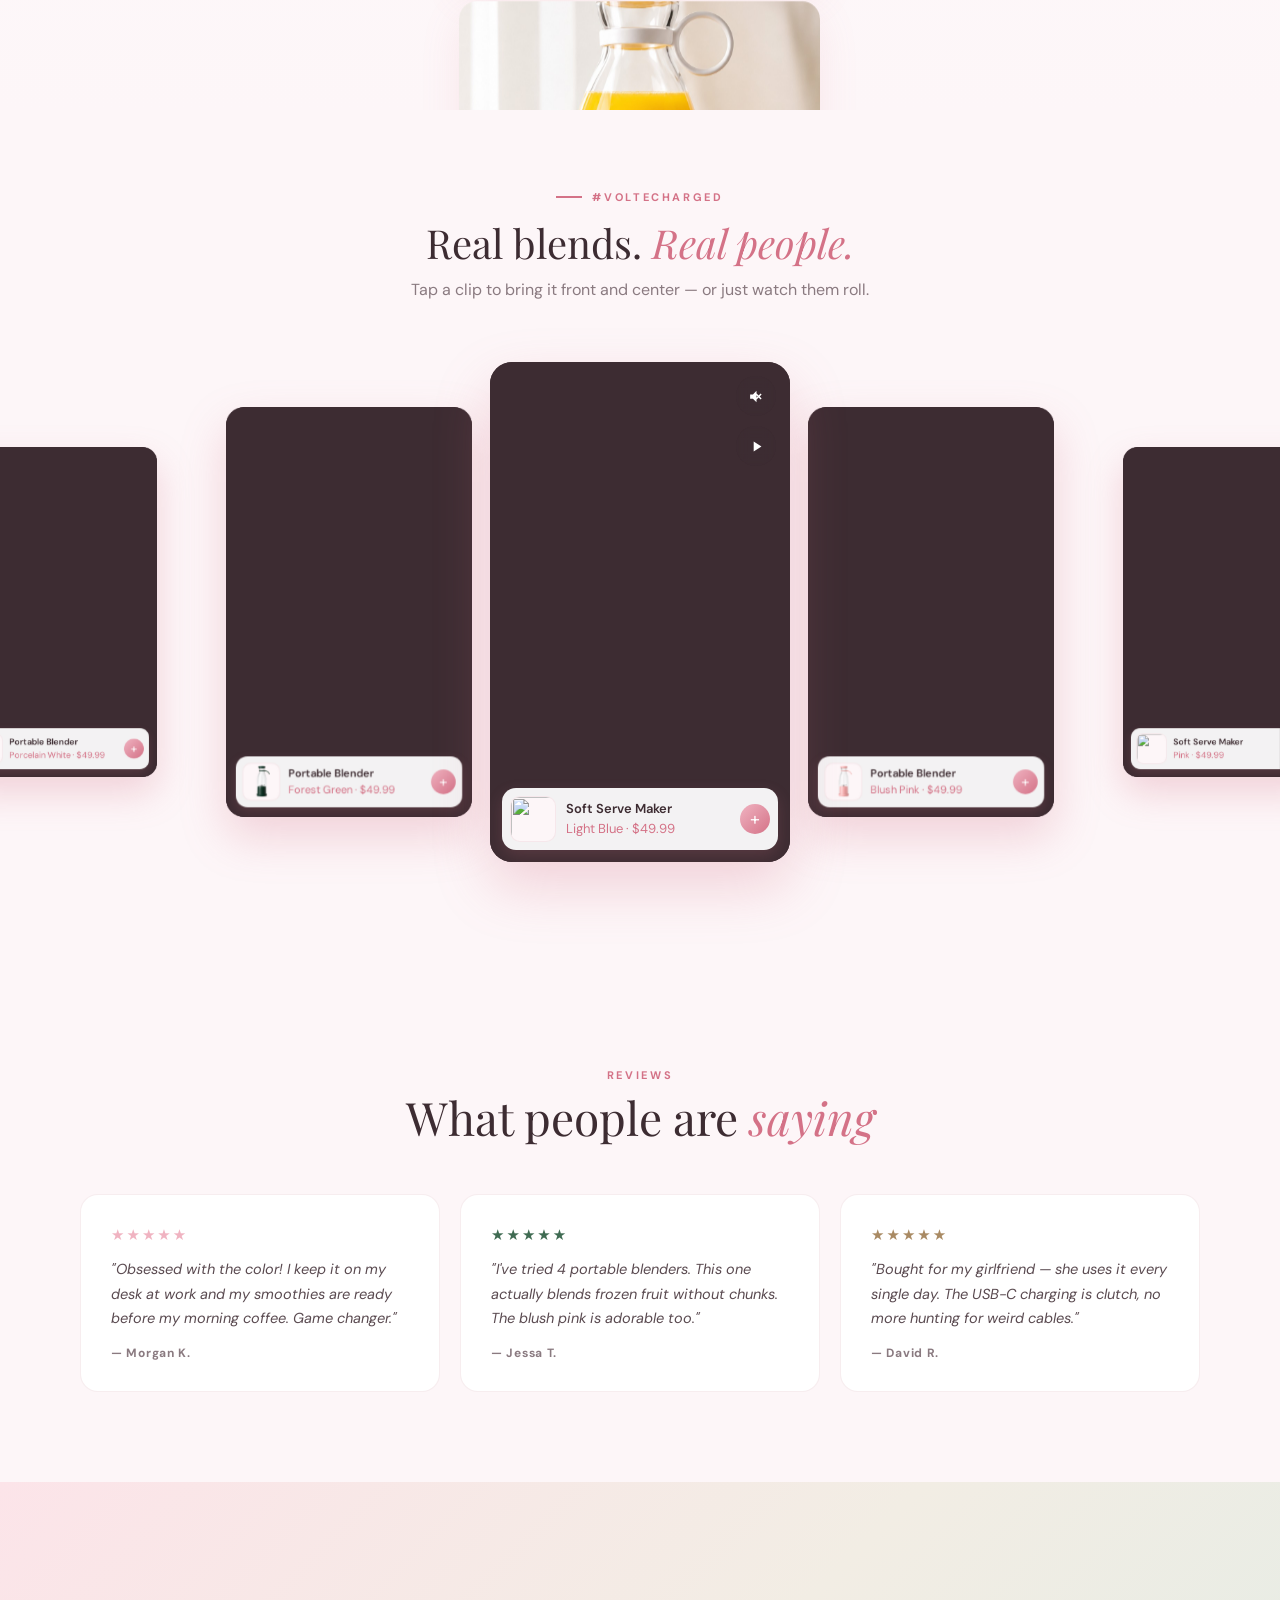
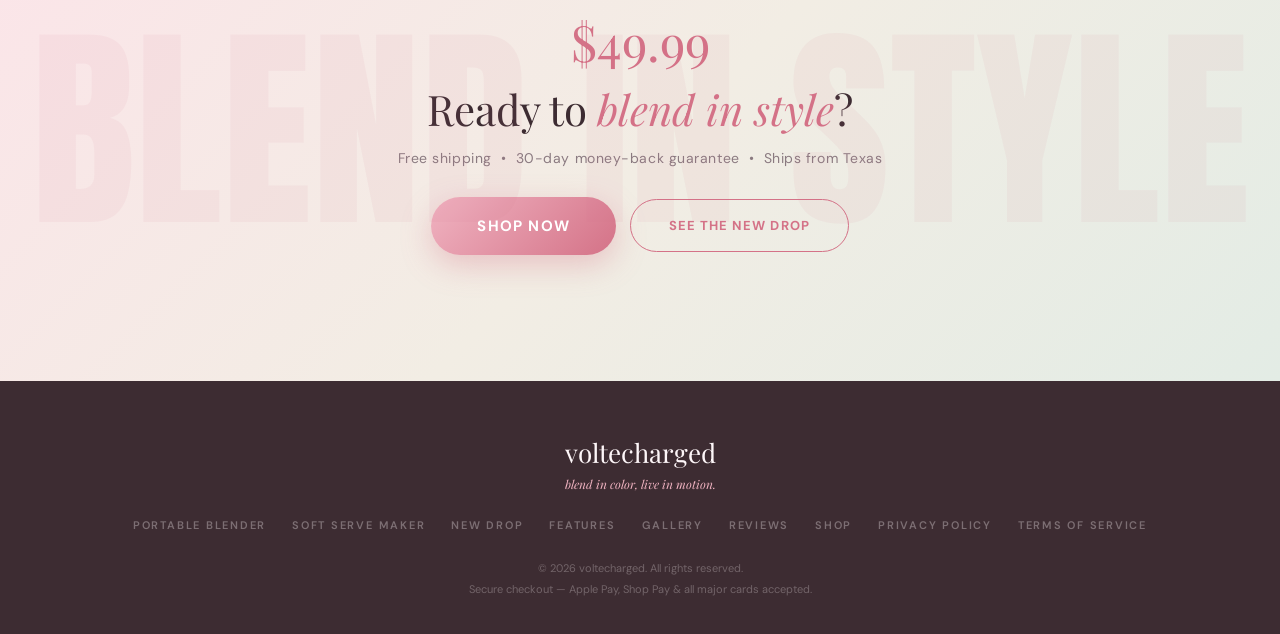
==== commit 0cc51922: "Add product pages + real soft-serve UGC (5 clips) to landing & PDPs - index.html: soft-serve clips i" ====
--- a/index.html
+++ b/index.html
@@ -663,6 +663,34 @@
   *,*::before,*::after{animation-duration:.01ms!important;transition-duration:.01ms!important}
   [data-reveal]{opacity:1;transform:none}
 }
+}
+
+/* ==========================================================================
+   SHARED ADDITIONS — kept in sync with tools/vc-extra.css (and therefore with
+   assets/vc.css, which the product pages load). One block, two consumers.
+========================================================================== */
+/* ============================================================================
+   VOLTECHARGED — SHARED ADDITIONS
+   Appended to assets/vc.css AND pasted at the end of index.html's inline
+   <style> block (keep both in sync — tools/sync-vc-css.py checks this).
+============================================================================ */
+
+/* ---- product-page link on a product card (2026-09-17 naming fix) -------- */
+.pr-more{
+  display:inline-flex;align-items:center;gap:9px;margin-top:14px;
+  font-size:11.5px;font-weight:700;letter-spacing:.1em;text-transform:uppercase;
+  color:var(--pr-accent,var(--rose));
+  transition:opacity .2s,gap .2s var(--ease-out);
+}
+.pr-more:hover{opacity:.75;gap:13px}
+.pr-more svg{flex:none}
+
+/* ---- cart: made-to-order / availability note --------------------------- */
+.pr-stage-note{
+  position:absolute;bottom:16px;left:18px;right:18px;z-index:5;
+  font-size:11px;font-weight:600;letter-spacing:.06em;text-transform:uppercase;
+  color:var(--pr-accent,var(--rose));text-align:center;
+}
 </style>
 </head>
 <body>
@@ -675,7 +703,7 @@
     <a href="#new-product">New Drop</a>
     <a href="#shop-product">Shop</a>
     <a href="#features">Features</a>
-    <a href="#demo">Demo</a>
+    <a href="blender.html#action">Demo</a>
     <a href="#gallery">Gallery</a>
     <a href="#ugc">#voltecharged</a>
     <a href="#reviews">Reviews</a>
@@ -687,15 +715,15 @@
 <section class="hero" id="top">
   <div class="ghost" id="ghost">BLUSH</div>
   <div class="carousel" id="carousel">
-    <div class="item" data-key="pink"><img src="assets/blender-pink.png" alt="voltecharged blender — blush pink" draggable="false"></div>
-    <div class="item" data-key="white"><img src="assets/blender-white.png" alt="voltecharged blender — porcelain white" draggable="false"></div>
-    <div class="item" data-key="green"><img src="assets/blender-green.png" alt="voltecharged blender — forest green" draggable="false"></div>
+    <div class="item" data-key="pink"><img src="assets/blender-pink.png" alt="Voltecharged Portable Blender — Blush Pink" draggable="false"></div>
+    <div class="item" data-key="white"><img src="assets/blender-white.png" alt="Voltecharged Portable Blender — Porcelain White" draggable="false"></div>
+    <div class="item" data-key="green"><img src="assets/blender-green.png" alt="Voltecharged Portable Blender — Forest Green" draggable="false"></div>
   </div>
 
   <div class="hud hud-tl">Portable Blender · 400ml · USB-C</div>
 
   <div class="hud hud-bl">
-    <div class="kick" id="heroKick">Voltecharged Blender</div>
+    <div class="kick" id="heroKick">Portable Blender</div>
     <h2 id="heroName">Blush Pink</h2>
     <p id="heroLine">The original blush. Pretty enough to live on your desk — powerful enough to crush ice, frozen fruit and greens in ten seconds flat.</p>
     <div class="controls">
@@ -746,7 +774,7 @@
       <!-- details -->
       <div class="pr-info" data-reveal style="--d:.1s">
         <div class="eyebrow">Meet the blender</div>
-        <h2>voltecharged — <em id="prName">Blush Pink</em></h2>
+        <h2>Portable Blender <em id="prName">— Blush Pink</em></h2>
         <div class="pr-rating">
           <div class="stars">★★★★★</div>
           <span>4.9 · 2,300+ five-star blends</span>
@@ -792,6 +820,9 @@
           <svg width="15" height="15" viewBox="0 0 24 24" fill="none" stroke="currentColor" stroke-width="2" stroke-linecap="round" stroke-linejoin="round"><path d="M20 6L9 17l-5-5"/></svg>
           Free shipping · 30-day money-back guarantee · Ships in 24h
         </div>
+        <a class="pr-more" href="blender.html">See the full Portable Blender page
+          <svg width="15" height="15" viewBox="0 0 24 24" fill="none" stroke="currentColor" stroke-width="2.25" stroke-linecap="round" stroke-linejoin="round"><path d="M5 12h14"/><path d="M12 5l7 7-7 7"/></svg>
+        </a>
       </div>
     </div>
   </div>
@@ -806,7 +837,7 @@
       <span class="nd-flag">New</span>
       <div class="nd-banner-txt">
         <p class="nd-banner-main">Just landed — the first of the Voltecharged Kitchen drop.</p>
-        <p class="nd-banner-sub">Countertop Soft Serve Maker · more countertop colour coming soon</p>
+        <p class="nd-banner-sub">Soft Serve Maker · more countertop colour coming soon</p>
       </div>
     </div>
 
@@ -824,7 +855,7 @@
       <!-- details -->
       <div class="pr-info" data-reveal style="--d:.1s">
         <div class="eyebrow">New arrival · Voltecharged Kitchen</div>
-        <h2>Countertop <em>Soft Serve Maker</em></h2>
+        <h2><em>Soft Serve</em> Maker</h2>
         <div class="pr-price">
           <b id="ndPrice">$49.99</b>
           <s>$65.99</s>
@@ -876,6 +907,9 @@
           <svg width="15" height="15" viewBox="0 0 24 24" fill="none" stroke="currentColor" stroke-width="2" stroke-linecap="round" stroke-linejoin="round"><path d="M20 6L9 17l-5-5"/></svg>
           Free shipping · 30-day money-back guarantee · US plug
         </div>
+        <a class="pr-more" href="soft-serve.html">See the full Soft Serve Maker page
+          <svg width="15" height="15" viewBox="0 0 24 24" fill="none" stroke="currentColor" stroke-width="2.25" stroke-linecap="round" stroke-linejoin="round"><path d="M5 12h14"/><path d="M12 5l7 7-7 7"/></svg>
+        </a>
 
         <div class="nd-more">
           <span class="nd-more-flag">More coming</span>
@@ -931,17 +965,23 @@
     </div>
     <div class="mosaic">
       <div class="col" data-plx="0.06">
-        <div class="ph" data-reveal><img src="assets/gallery-wild.jpg" alt="Blender in use" loading="lazy"><span class="tag">In the wild</span></div>
-        <div class="ph" data-reveal style="--d:.08s"><img src="assets/gallery-brand.jpg" alt="blend in color — voltecharged" loading="lazy"></div>
+        <div class="ph" data-reveal><img src="assets/gallery-wild.jpg" alt="Portable Blender in use" loading="lazy"><span class="tag">In the wild</span></div>
+        <div class="ph" data-reveal style="--d:.08s"><img src="assets/gallery-brand.jpg" alt="Blend in color — voltecharged" loading="lazy"></div>
       </div>
       <div class="col" data-plx="-0.08">
         <div class="ph tall" data-reveal style="--d:.12s"><img src="https://cdn.shopify.com/s/files/1/1010/2482/5658/files/3452ef32-2bb4-45eb-b70e-d3ad4888d5a5.jpg?v=1784389752" alt="Porcelain white studio shot" loading="lazy"><span class="tag">Studio</span></div>
-        <div class="ph" data-reveal style="--d:.18s"><img src="assets/gallery-blush.jpg" alt="Blush pink blender duo" loading="lazy"><span class="tag">Blush</span></div>
+        <div class="ph" data-reveal style="--d:.18s"><img src="assets/gallery-blush.jpg" alt="Blush pink Portable Blender duo" loading="lazy"><span class="tag">Blush</span></div>
       </div>
       <div class="col" data-plx="0.1">
-        <div class="ph" data-reveal style="--d:.2s"><img src="assets/gallery-demo.jpg" alt="Blender on the counter" loading="lazy"><span class="tag">From the demo</span></div>
-        <div class="ph tall" data-reveal style="--d:.26s"><img src="assets/gallery-unboxed.jpg" alt="Blender with packaging" loading="lazy"><span class="tag">Unboxed</span></div>
+        <div class="ph" data-reveal style="--d:.2s"><img src="assets/gallery-demo.jpg" alt="Portable Blender on the counter" loading="lazy"><span class="tag">From the demo</span></div>
+        <div class="ph tall" data-reveal style="--d:.26s"><img src="assets/gallery-unboxed.jpg" alt="Portable Blender with packaging" loading="lazy"><span class="tag">Unboxed</span></div>
       </div>
+      <!-- TODO(ugc): once the media agent writes assets/ugc/UGC-SOURCES.json
+           and the ugc-softserve-*.mp4 clips, add ONE tile per KEEP clip here so
+           this mosaic is not 100% blender imagery, e.g.
+             <div class="ph" data-reveal><img src="assets/ugc/ugc-softserve-01.jpg" alt="Soft Serve Maker in use" loading="lazy"><span class="tag">Soft serve</span></div>
+           (a poster still per clip, or drop the still if only the video exists).
+           Rejected clips: never. See UGC-SOURCES.json for the verdicts. -->
     </div>
   </div>
 </section>
@@ -997,6 +1037,8 @@
   <div class="f-logo">voltecharged</div>
   <div class="f-tag">blend in color, live in motion.</div>
   <div class="f-links">
+    <a href="blender.html">Portable Blender</a>
+    <a href="soft-serve.html">Soft Serve Maker</a>
     <a href="#new-product">New Drop</a>
     <a href="#features">Features</a>
     <a href="#gallery">Gallery</a>
@@ -1025,31 +1067,36 @@
       Free shipping · 30-day money-back guarantee
     </div>
     <button class="cd-checkout" id="cdCheckout">
-      Checkout
+      <span id="cdCheckoutLabel">Checkout</span>
       <svg width="17" height="17" viewBox="0 0 24 24" fill="none" stroke="currentColor" stroke-width="2.25" stroke-linecap="round" stroke-linejoin="round"><path d="M5 12h14"/><path d="M12 5l7 7-7 7"/></svg>
     </button>
   </div>
 </aside>
 
 <script src="https://cdn.jsdelivr.net/npm/lenis@1.1.14/dist/lenis.min.js"></script>
+<script src="assets/vc-shop.js"></script>
 <script>
 /* ============================================================
    SHOPIFY CHECKOUT WIRING
    domain + variant IDs — swap in the real white/green variant
    IDs from your Shopify admin when you have them.
 ============================================================ */
-const SHOPIFY_DOMAIN = 'ehh05e-7q.myshopify.com';
-const VARIANT_IDS = {
-  pink:  { '380': '53762550366522', '420': '53762550399290' },
-  white: { '380': '53762550432058', '420': '53762550464826' },
-  green: { '380': '53762550497594', '420': '53762550530362' }
-};
+/* The cart core (products, variant IDs, drawer, checkout permalink) lives in
+   assets/vc-shop.js — ONE source of truth, shared with blender.html and
+   soft-serve.html. Adding a product = one entry in VC.PRODUCTS; see the header
+   of that file for the product-#3 (capsule coffee maker) checklist and the
+   "publish new products to the Online Store channel or checkout 404s" rule.
+
+   variantId() no longer falls back to another colourway or size: an unknown
+   key/size returns null, warns on the console, shows a toast and refuses the
+   add, so the wrong item can never be sold silently. */
+const SHOPIFY_DOMAIN = VC.SHOPIFY_DOMAIN;
+const VARIANT_IDS    = VC.VARIANTS;        // colourKey → { size → variantId } (read-only view)
+const variantId      = VC.variantId;
+const priceOf        = VC.priceOf;
+const addToCart      = VC.addToCart;       // returns false (adds nothing) on a bad key/size
+const UNIT_PRICE     = VC.PRODUCTS.blender.price;
 let selectedSize = '380';
-const UNIT_PRICE = 49.99;
-function variantId(key, size){
-  const sizes = VARIANT_IDS[key] || VARIANT_IDS.pink;
-  return sizes[size] || sizes['380'];
-}
 
 /* ============================================================
    VOLTECHARGED KITCHEN — countertop soft serve maker (new drop)
@@ -1057,7 +1104,7 @@
    is a LIVE Shopify variant ID for the 4 US-plug SKUs, so the
    existing cart + checkout permalink work untouched.
 ============================================================ */
-const SS_PRICE = 49.99;
+const SS_PRICE = VC.PRODUCTS.softServe.price;
 const SS_SIZE  = 'one';
 const SS_ITEMS = [
   { key:'ss-peach',     name:'Peach',
@@ -1081,16 +1128,24 @@
     ghost:'rgba(65,147,164,.11)', shadow:'rgba(65,147,164,.34)',
     img:'https://cdn.shopify.com/s/files/1/1010/2482/5658/files/29addd380dd047407dda2a126946e68d_43a79067-7910-41d2-beec-df0dd8bbe4f6.jpg?v=1789657829' }
 ];
-/* one size per colourway → fold into the shared variant map so cart
-   validation, variantId() and the checkout permalink all just work */
-SS_ITEMS.forEach(it => { VARIANT_IDS[it.key] = {}; VARIANT_IDS[it.key][SS_SIZE] = it.variantId; });
+/* Soft-serve colourways are declared in assets/vc-shop.js (VC.PRODUCTS.softServe)
+   — this page only holds their presentation data. Fail loudly in the console if
+   the two ever drift apart (a wrong variant id here would sell the wrong item). */
+SS_ITEMS.forEach(it => {
+  const vc = VC.ITEMS[it.key];
+  if (!vc || vc.variants[SS_SIZE] !== it.variantId) {
+    console.error('[voltecharged] soft-serve variant mapping drift', it.key, it.variantId, vc && vc.variants);
+  }
+});
 const SS_SHOTS = [
   { src:'https://cdn.shopify.com/s/files/1/1010/2482/5658/files/29addd380dd047407dda2a126946e68d.jpg?v=1789657821', label:'Top view — one-button start' },
   { src:'https://cdn.shopify.com/s/files/1/1010/2482/5658/files/9ded177371c193f2bd4d629f94213bff.jpg?v=1789657821', label:'Freezing bowl, lid and mixing paddle' },
   { src:'https://cdn.shopify.com/s/files/1/1010/2482/5658/files/5b554311989604d71679e0d3db82eb6a.jpg?v=1789657821', label:'Specs — 500ml · 34 rpm · 12W' }
 ];
 function ssItem(key){ return SS_ITEMS.find(i => i.key === key); }
-function priceOf(key){ return ssItem(key) ? SS_PRICE : UNIT_PRICE; }
+/* priceOf() now comes from assets/vc-shop.js (VC.priceOf) — the old local
+   version only knew "soft-serve or blender", which is exactly the silent
+   fallback this change removes. */
 
 /* ============================================================
    HERO — 3-image shuffle carousel
@@ -1197,8 +1252,16 @@
 });
 
 /* gentle auto-rotate, backs off when the user takes over */
+let rotationStopped = false;
 function startAuto(){ autoTimer = setInterval(() => navigate('next'), 6000); }
+/* permanent stop — used once the shopper picks a colourway in the showroom, so
+   the hero can never change the product they are looking at / about to buy */
+function stopRotation(){
+  rotationStopped = true;
+  clearInterval(autoTimer); autoTimer = null; clearTimeout(idleTimer);
+}
 function userInteracted(){
+  if (rotationStopped) return;
   clearInterval(autoTimer); clearTimeout(idleTimer);
   idleTimer = setTimeout(startAuto, 14000);
 }
@@ -1242,7 +1305,7 @@
   /* fade a new image onto the main stage (mirrors hero crossfade) */
   function setMain(src){
     const img = document.createElement('img');
-    img.src = src; img.alt = 'voltecharged blender';
+    img.src = src; img.alt = 'Portable Blender';
     img.draggable = false;
     prMain.appendChild(img);
     requestAnimationFrame(() => requestAnimationFrame(() => img.classList.add('show')));
@@ -1276,7 +1339,7 @@
       ? v.swatch
       : `radial-gradient(circle at 32% 28%, #fff5, transparent 55%), ${v.swatch}`;
     s.setAttribute('aria-label', v.name);
-    s.addEventListener('click', () => selectColor(i));
+    s.addEventListener('click', () => selectColor(i, true));
     prSwatches.appendChild(s);
   });
 
@@ -1287,7 +1350,7 @@
     prRoot.style.setProperty('--pr-wash',   v.wash);
     prRoot.style.setProperty('--pr-ghost',  v.ghostColor);
     prRoot.style.setProperty('--pr-shadow', v.shadow);
-    prNameEl.textContent  = v.name;
+    prNameEl.textContent  = '— ' + v.name;
     prBadgeEl.textContent = v.name;
     prPriceEl.textContent = v.price;
     prDescEl.textContent  = v.line;
@@ -1297,20 +1360,26 @@
     [...prSwatches.children].forEach((s, i) => s.classList.toggle('on', i === prIndex));
   }
 
-  function selectColor(i){
+  function selectColor(i, fromUser){
     if (i === prIndex) return;
     prIndex = i;
     paint();
     setMain(`assets/blender-${VARIANTS[i].key}.png`);
     renderThumbs(0);
     goTo(i); // keep hero carousel in sync
+    /* If the SHOPPER picked this colourway, the hero's 6s auto-rotate must stop
+       for good. Otherwise it keeps spinning, drags the showroom with it, and the
+       card changes colour under their finger — so Add to Cart would add a
+       colourway they never chose. */
+    if (fromUser) stopRotation();
   }
-  activeShowroomSync = selectColor; // let the hero side push updates in here too
+  activeShowroomSync = selectColor; // hero → showroom sync (never calls stopRotation)
 
   /* size selector — feeds the shared selectedSize used by every buy button */
   const prSizeName = document.getElementById('prSizeName');
   document.querySelectorAll('#prSizes .pr-size').forEach(btn => {
     btn.addEventListener('click', () => {
+      stopRotation(); // shopper is choosing — freeze the hero so the card can't swap
       selectedSize = btn.dataset.size;
       prSizeName.textContent = `${selectedSize}ml`;
       document.querySelectorAll('#prSizes .pr-size').forEach(b => b.classList.toggle('on', b === btn));
@@ -1323,6 +1392,7 @@
 
   /* add-to-cart → cart drawer with the chosen color, size, and quantity */
   document.getElementById('prBuy').addEventListener('click', () => {
+    stopRotation(); // buying this exact colourway: never let the hero swap it mid-click
     addToCart(VARIANTS[prIndex].key, selectedSize, qty);
   });
 
@@ -1383,107 +1453,12 @@
 requestAnimationFrame(tick);
 
 /* ============================================================
-   CART DRAWER — local cart, hands off to Shopify checkout
+   CART DRAWER — owned by assets/vc-shop.js (shared with the product pages).
+   The drawer markup above is unchanged; VC.initCart() wired close / overlay /
+   Escape / checkout and paints the items from the shared product map.
+   Lenis has to be handed over so the drawer can stop the page scroll:
 ============================================================ */
-const cartDrawer  = document.getElementById('cartDrawer');
-const cartOverlay = document.getElementById('cartOverlay');
-const cdItems     = document.getElementById('cdItems');
-const cdCount     = document.getElementById('cdCount');
-const cdSubtotal  = document.getElementById('cdSubtotal');
-const cdFoot      = document.getElementById('cdFoot');
-
-let cart = [];
-try { cart = JSON.parse(localStorage.getItem('vc_cart') || '[]'); } catch(e){ cart = []; }
-cart = Array.isArray(cart)
-  ? cart.filter(i => i && VARIANT_IDS[i.key] && VARIANT_IDS[i.key][i.size] && i.qty > 0)
-  : [];
-
-function saveCart(){ localStorage.setItem('vc_cart', JSON.stringify(cart)); }
-function money(n){ return `$${n.toFixed(2)}`; }
-
-function addToCart(key, size, qty){
-  const found = cart.find(i => i.key === key && i.size === size);
-  if (found) found.qty = Math.min(9, found.qty + qty);
-  else cart.push({ key, size, qty });
-  saveCart(); renderCart(); openCart();
-}
-
-function renderCart(){
-  const count = cart.reduce((s, i) => s + i.qty, 0);
-  cdCount.textContent = count ? `(${count})` : '';
-  cdSubtotal.textContent = money(cart.reduce((s, i) => s + i.qty * priceOf(i.key), 0));
-  cdFoot.style.display = cart.length ? '' : 'none';
-
-  if (!cart.length){
-    cdItems.innerHTML = `<div class="cd-empty">Your cart is empty.<br>Pick a color you love.<button class="btn btn-outline" id="cdKeep">Keep browsing</button></div>`;
-    document.getElementById('cdKeep').addEventListener('click', closeCart);
-    return;
-  }
-
-  cdItems.innerHTML = '';
-  cart.forEach((item, idx) => {
-    const bv = VARIANTS.find(x => x.key === item.key);
-    const sv = ssItem(item.key);
-    const cartName  = bv ? `voltecharged — ${bv.name}` : (sv ? `Countertop Soft Serve Maker — ${sv.name}` : 'Voltecharged product');
-    const cartImg   = bv ? `assets/blender-${bv.key}.png` : (sv ? sv.img : '');
-    const cartPanel = bv ? bv.panel : (sv ? sv.panel : '#fbe6ec');
-    const cartSize  = bv ? `${item.size}ml` : 'One size';
-    const cartUnit  = priceOf(item.key);
-    const el = document.createElement('div');
-    el.className = 'cd-item';
-    el.innerHTML = `
-      <div class="thumb${sv ? ' ss' : ''}" style="background:${cartPanel}"><img src="${cartImg}" alt="${cartName}"></div>
-      <div class="info">
-        <div class="name">${cartName}</div>
-        <div class="meta">${cartSize} · ${money(cartUnit)} each</div>
-        <div class="row">
-          <div class="cd-qty">
-            <button data-a="minus" aria-label="Decrease quantity">−</button>
-            <span>${item.qty}</span>
-            <button data-a="plus" aria-label="Increase quantity">+</button>
-          </div>
-          <div class="price">${money(item.qty * cartUnit)}</div>
-        </div>
-        <button class="rm" data-a="rm">Remove</button>
-      </div>`;
-    el.querySelector('[data-a="minus"]').addEventListener('click', () => {
-      if (item.qty > 1) item.qty--; else cart.splice(idx, 1);
-      saveCart(); renderCart();
-    });
-    el.querySelector('[data-a="plus"]').addEventListener('click', () => {
-      item.qty = Math.min(9, item.qty + 1);
-      saveCart(); renderCart();
-    });
-    el.querySelector('[data-a="rm"]').addEventListener('click', () => {
-      cart.splice(idx, 1);
-      saveCart(); renderCart();
-    });
-    cdItems.appendChild(el);
-  });
-}
-
-function openCart(){
-  cartDrawer.classList.add('open');
-  cartOverlay.classList.add('open');
-  if (lenis) lenis.stop(); else document.body.style.overflow = 'hidden';
-}
-function closeCart(){
-  cartDrawer.classList.remove('open');
-  cartOverlay.classList.remove('open');
-  if (lenis) lenis.start(); else document.body.style.overflow = '';
-}
-document.getElementById('cdClose').addEventListener('click', closeCart);
-cartOverlay.addEventListener('click', closeCart);
-document.addEventListener('keydown', e => { if (e.key === 'Escape') closeCart(); });
-
-/* checkout hands the whole cart to Shopify as one permalink */
-document.getElementById('cdCheckout').addEventListener('click', () => {
-  if (!cart.length) return;
-  const items = cart.map(i => `${variantId(i.key, i.size)}:${i.qty}`).join(',');
-  window.location.href = `https://${SHOPIFY_DOMAIN}/cart/${items}`;
-});
-
-renderCart();
+VC.useLenis(lenis);
 
 /* ============================================================
    NEW DROP — countertop soft serve maker gallery + Add to Bag
@@ -1507,13 +1482,13 @@
   /* colourway shot first, then the shared studio shots */
   function views(){
     const it = SS_ITEMS[ndIndex];
-    return [{ src: it.img, label: `${it.name} — Countertop Soft Serve Maker`, prod: true }, ...SS_SHOTS];
+    return [{ src: it.img, label: `${it.name} — Soft Serve Maker`, prod: true }, ...SS_SHOTS];
   }
 
   function setMain(src, alt){
     const img = document.createElement('img');
     img.src = src;
-    img.alt = alt || 'Countertop Soft Serve Maker';
+    img.alt = alt || 'Soft Serve Maker';
     img.draggable = false;
     ndMain.appendChild(img);
     requestAnimationFrame(() => requestAnimationFrame(() => img.classList.add('show')));
@@ -1563,7 +1538,7 @@
     if (i === ndIndex) return;
     ndIndex = i;
     paint();
-    setMain(SS_ITEMS[i].img, `${SS_ITEMS[i].name} — Countertop Soft Serve Maker`);
+    setMain(SS_ITEMS[i].img, `${SS_ITEMS[i].name} — Soft Serve Maker`);
     renderThumbs(0);
   }
 
@@ -1579,7 +1554,7 @@
   /* init */
   paint();
   renderThumbs(0);
-  setMain(SS_ITEMS[0].img, 'Peach — Countertop Soft Serve Maker');
+  setMain(SS_ITEMS[0].img, 'Peach — Soft Serve Maker');
 })();
 </script>
 
@@ -1588,20 +1563,63 @@
 (function(){
   "use strict";
 
-  var ITEMS = [
-    { video: 'assets/ugc/ugc1.mp4', variant: 'pink' },
-    { video: 'assets/ugc/ugc2.mp4', variant: 'white' },
-    { video: 'assets/ugc/ugc3.mp4', variant: 'green' },
-    { video: 'assets/ugc/ugc4.mp4', variant: 'pink' },
-    { video: 'assets/ugc/ugc5.mp4', variant: 'white' },
-    { video: 'assets/ugc/ugc6.mp4', variant: 'green' }
+  /* ---------------------------------------------------------------------
+     UGC CLIPS
+     `color` is a colourway key from assets/vc-shop.js — it drives the card's
+     product chip, the quick-add (+) button and the link to the product page.
+
+     Product titles are the REAL product names (Portable Blender / Soft Serve
+     Maker), never the brand + colour, so a card can't read as if "voltecharged"
+     were the product.
+
+     DONE (2026-09-17): the soft-serve harvest is finished. 25 clips were
+     downloaded, 5 kept, 20 rejected (verdicts in
+     assets/ugc/UGC-SOURCES.json). The 3 best KEEP clips are wired to UGC_MIX
+     below and are interleaved between the blender clips by interleave().
+     To wire another KEEP clip, append ONE entry to UGC_MIX, e.g.:
+        { video: 'assets/ugc/ugc-softserve-<n>.mp4', color: 'ss-peach' },
+     Files are numbered 1-5 with NO zero padding, so the real names are
+     ugc-softserve-1.mp4 ... ugc-softserve-5.mp4. (There is no
+     ugc-softserve-01.mp4: that name was an abandoned test artifact, a byte
+     copy of ugc2.mp4 -- never wire it.)
+     Nothing else needs editing: UGC_MIX is interleaved evenly between the
+     blender clips (never replacing them), the chip renders "Soft Serve Maker",
+     the info click opens soft-serve.html and + quick-adds that colourway.
+     NEVER add a clip whose verdict is `reject`.
+  --------------------------------------------------------------------- */
+  var UGC_MIX = [
+    { video: "assets/ugc/ugc-softserve-5.mp4", color: "ss-peach", caption: "Dessert on demand" },
+    { video: "assets/ugc/ugc-softserve-3.mp4", color: "ss-lightblue", caption: "Made in the cup, not the freezer" },
+    { video: "assets/ugc/ugc-softserve-1.mp4", color: "ss-pink", caption: "Every night became dessert night" }
   ];
 
-  var PRODUCTS = {
-    pink:  { img: 'assets/blender-pink.png',  title: 'Blush Pink Blender',  price: '$49.99' },
-    white: { img: 'assets/blender-white.png', title: 'Porcelain White Blender', price: '$49.99' },
-    green: { img: 'assets/blender-green.png', title: 'Forest Green Blender', price: '$49.99' }
-  };
+  var BLENDER_CLIPS = [
+    { video: 'assets/ugc/ugc1.mp4', color: 'pink' },
+    { video: 'assets/ugc/ugc2.mp4', color: 'white' },
+    { video: 'assets/ugc/ugc3.mp4', color: 'green' },
+    { video: 'assets/ugc/ugc4.mp4', color: 'pink' },
+    { video: 'assets/ugc/ugc5.mp4', color: 'white' },
+    { video: 'assets/ugc/ugc6.mp4', color: 'green' }
+  ];
+
+  /* soft-serve clips land BETWEEN the blender clips, spread evenly — never
+     appended as a block at the end */
+  function interleave(base, mix){
+    var m = mix.length;
+    if (!m) return base.slice();
+    var total = base.length + m, slots = {}, i;
+    for (i = 0; i < m; i++){
+      var t = Math.round(((i + 1) * total) / (m + 1)) - 1;   // ideal slot in the final list
+      t = Math.max(0, Math.min(total - 1, t));
+      while (slots[t] !== undefined) t++;                     // never overwrite
+      slots[t] = mix[i];
+    }
+    var out = [], bi = 0;
+    for (var j = 0; j < total; j++) out.push(slots[j] !== undefined ? slots[j] : base[bi++]);
+    return out;
+  }
+  var ITEMS = interleave(BLENDER_CLIPS, UGC_MIX);
+  if (UGC_MIX.length) document.getElementById('ugc').dataset.mixed = '1';
 
   var ICON = {
     play:  '<svg viewBox="0 0 24 24"><path d="M8 5v14l11-7z"/></svg>',
@@ -1642,32 +1660,48 @@
     controls.appendChild(playBtn);
     card.appendChild(controls);
 
-    var pInfo = PRODUCTS[it.variant] || PRODUCTS.pink;
+    /* real product data (name, thumb, price, page) from the shared shop core */
+    var pItem  = VC.ITEMS[it.color];
+    var pProd  = pItem ? VC.PRODUCTS[pItem.product] : null;
+    /* a UGC clip whose colour key is not a registered colourway used to render
+       as if it were the blender — say so out loud instead */
+    if (!pItem) console.warn('[voltecharged] UGC clip colour "' + it.color +
+                             '" is not a registered colourway — showing the fallback card.');
+    var pInfo  = pItem
+      ? { img: pItem.img, title: pItem.productTitle,
+          sub: pItem.name + ' \u00b7 $' + pItem.price.toFixed(2), page: pItem.page }
+      : { img: 'assets/blender-pink.png', title: 'Portable Blender', sub: '$49.99', page: 'blender.html' };
     var prod = document.createElement('div');
     prod.className = 'ugc-product';
+    prod.setAttribute('role', 'link');
+    prod.setAttribute('tabindex', '0');
+    prod.setAttribute('aria-label', 'View the ' + pInfo.title + ' product page');
     prod.innerHTML =
       '<img alt="" src="' + pInfo.img + '">' +
       '<span class="info"><span class="pname">' + pInfo.title + '</span>' +
-      '<span class="pprice">' + pInfo.price + '</span></span>' +
-      '<span class="padd" aria-label="Add to cart">+</span>';
+      '<span class="pprice">' + pInfo.sub + '</span></span>' +
+      '<button class="padd" type="button" aria-label="Add ' + pInfo.title + ' to cart">+</button>';
     card.appendChild(prod);
     stage.appendChild(card);
 
-    var rec = { el: card, video: video, muteBtn: muteBtn, playBtn: playBtn, prod: prod, variant: it.variant };
+    var rec = { el: card, video: video, muteBtn: muteBtn, playBtn: playBtn, prod: prod, color: it.color };
     cards.push(rec);
 
+    /* + quick-adds THIS colourway — no navigation, real variant id or nothing */
     prod.querySelector('.padd').addEventListener('click', function(e){
       e.stopPropagation();
-      if (typeof GecomoCart === 'undefined') return;
-      GecomoCart.add({
-        title: pInfo.title, image: pInfo.img, meta: 'Single',
-        price: 49.99, lines: [{ variantId: VARIANT_IDS[rec.variant], qty: 1 }]
-      });
+      if (!pProd) { VC.toast('This product is not orderable yet.'); return; }
+      VC.addToCart(rec.color, pProd.sizes[0].id, 1);
     });
 
-    prod.querySelector('.info').addEventListener('click', function(e){
+    /* the card's product info opens that product's page */
+    function openProductPage(e){
       e.stopPropagation();
-      document.getElementById('shop-product').scrollIntoView({ behavior: 'smooth' });
+      if (pInfo.page) window.location.href = pInfo.page;
+    }
+    prod.querySelector('.info').addEventListener('click', openProductPage);
+    prod.addEventListener('keydown', function(e){
+      if (e.key === 'Enter' || e.key === ' ') { e.preventDefault(); openProductPage(e); }
     });
 
     card.addEventListener('click', function(e){
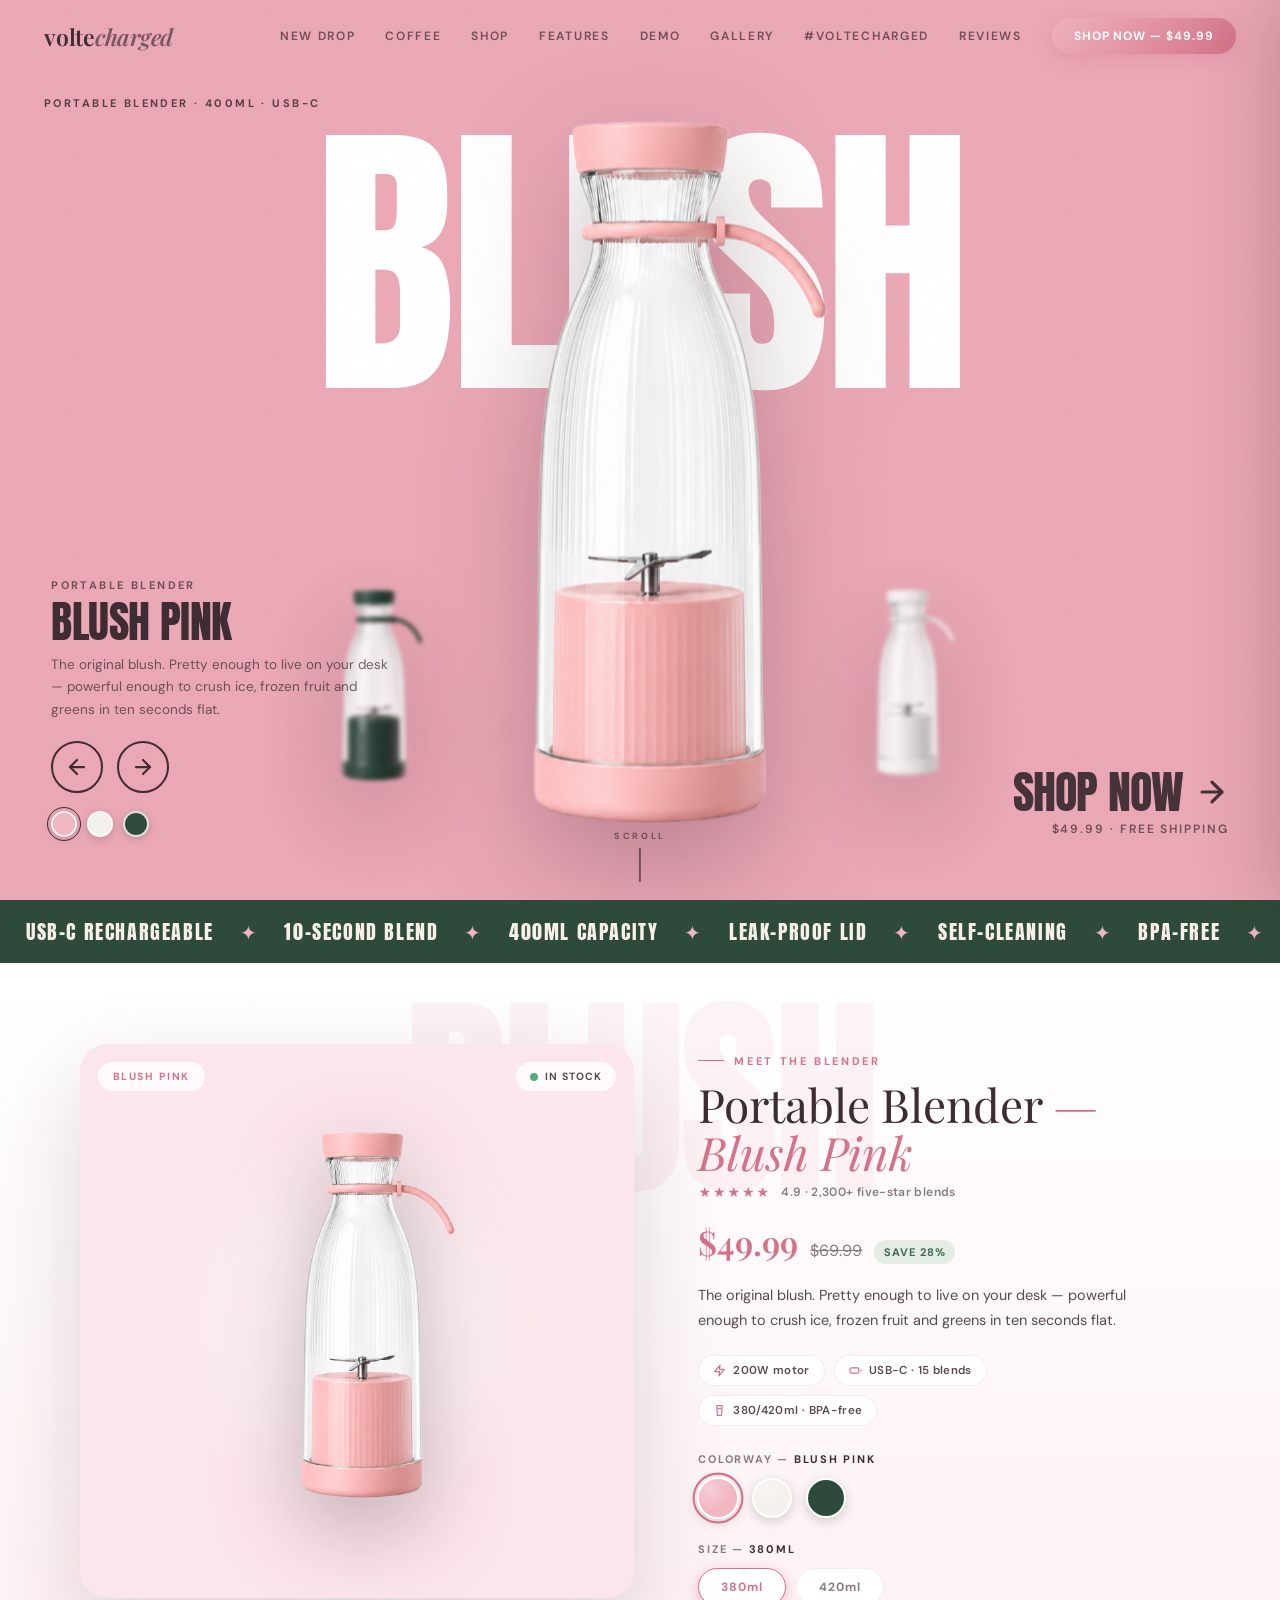
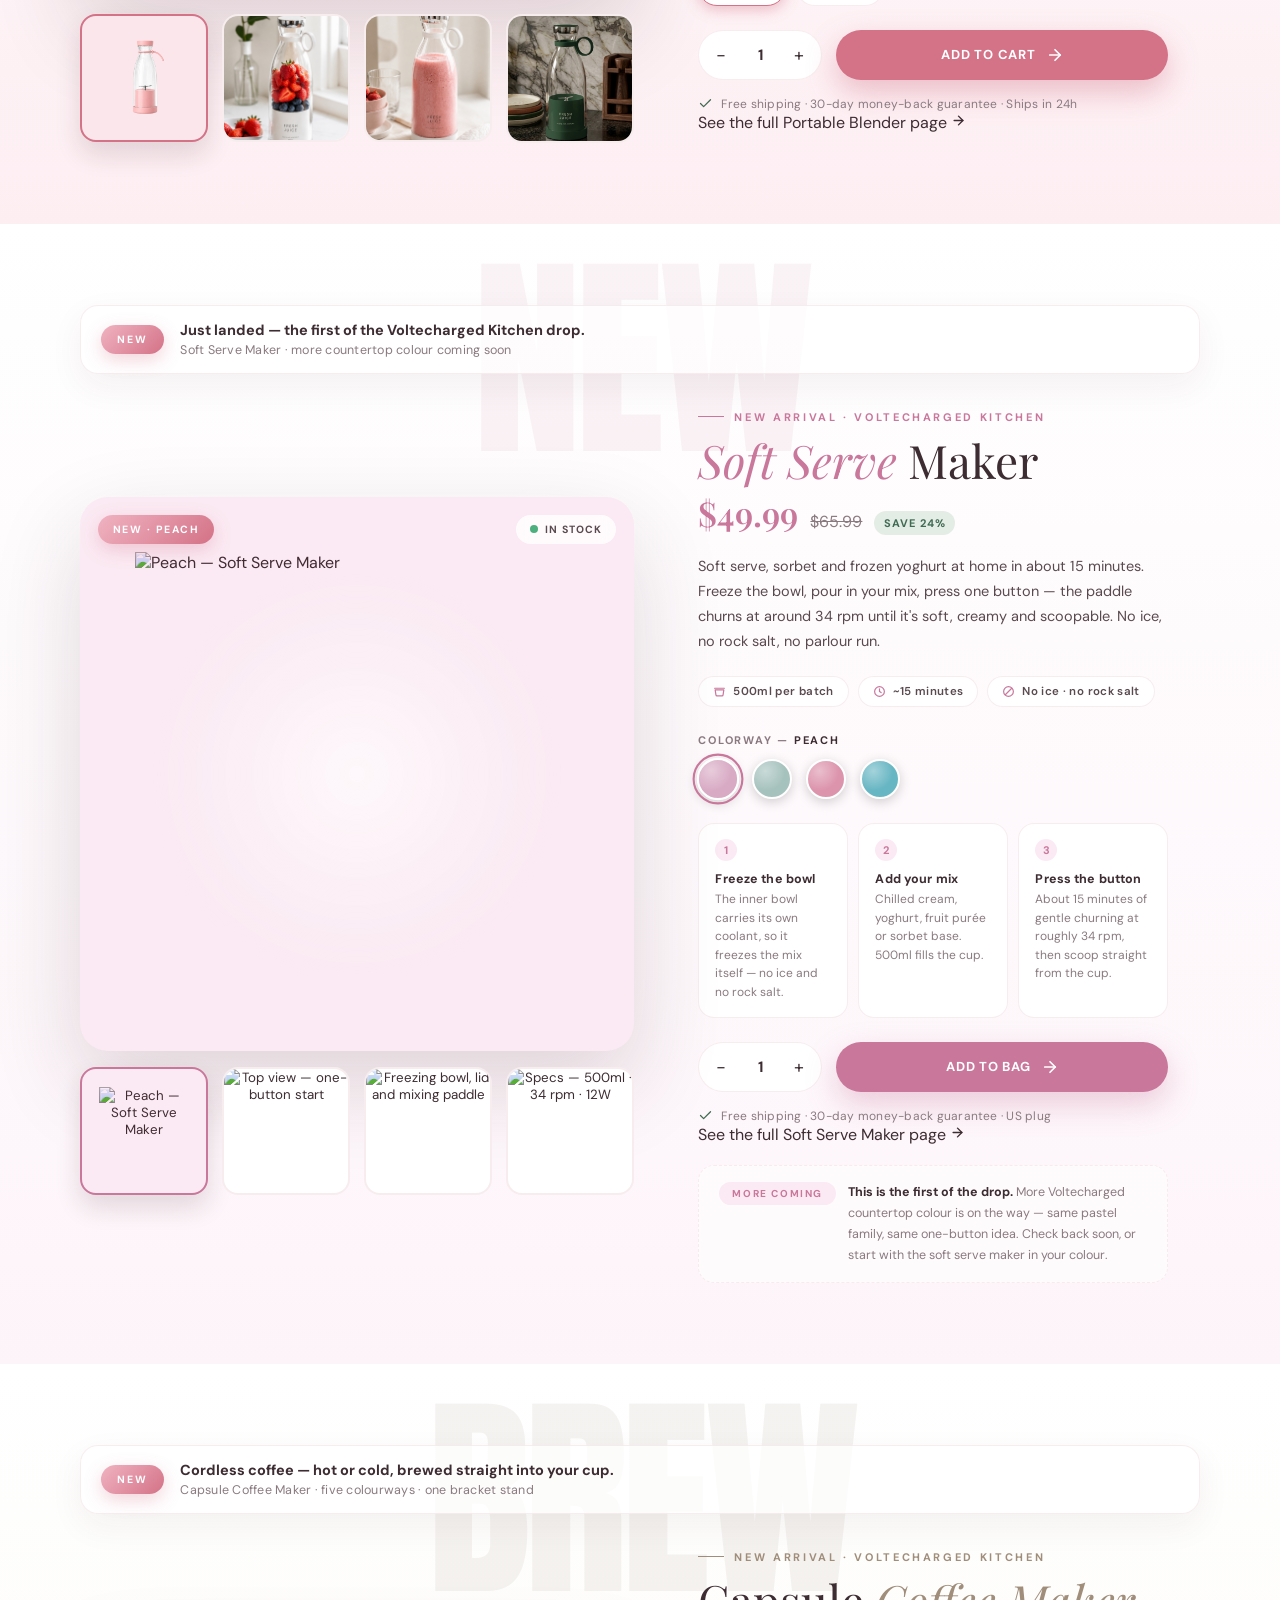
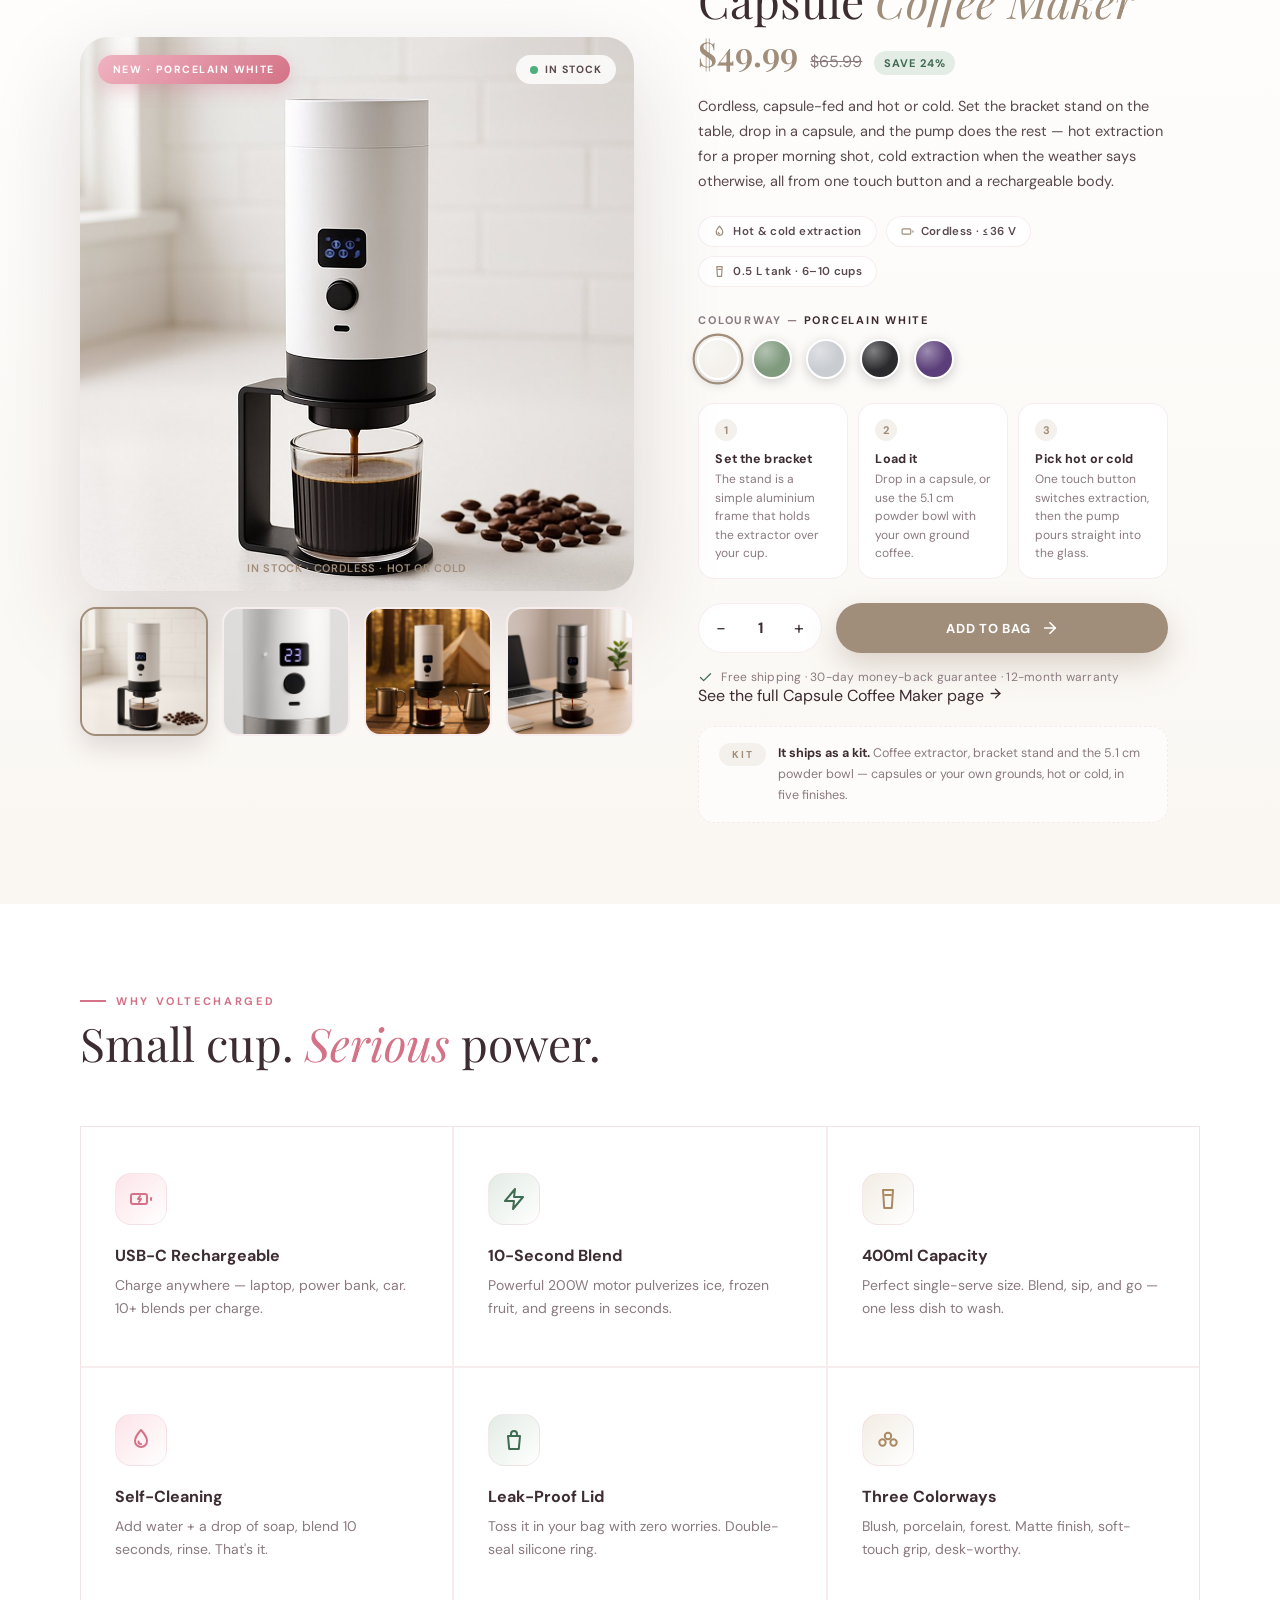
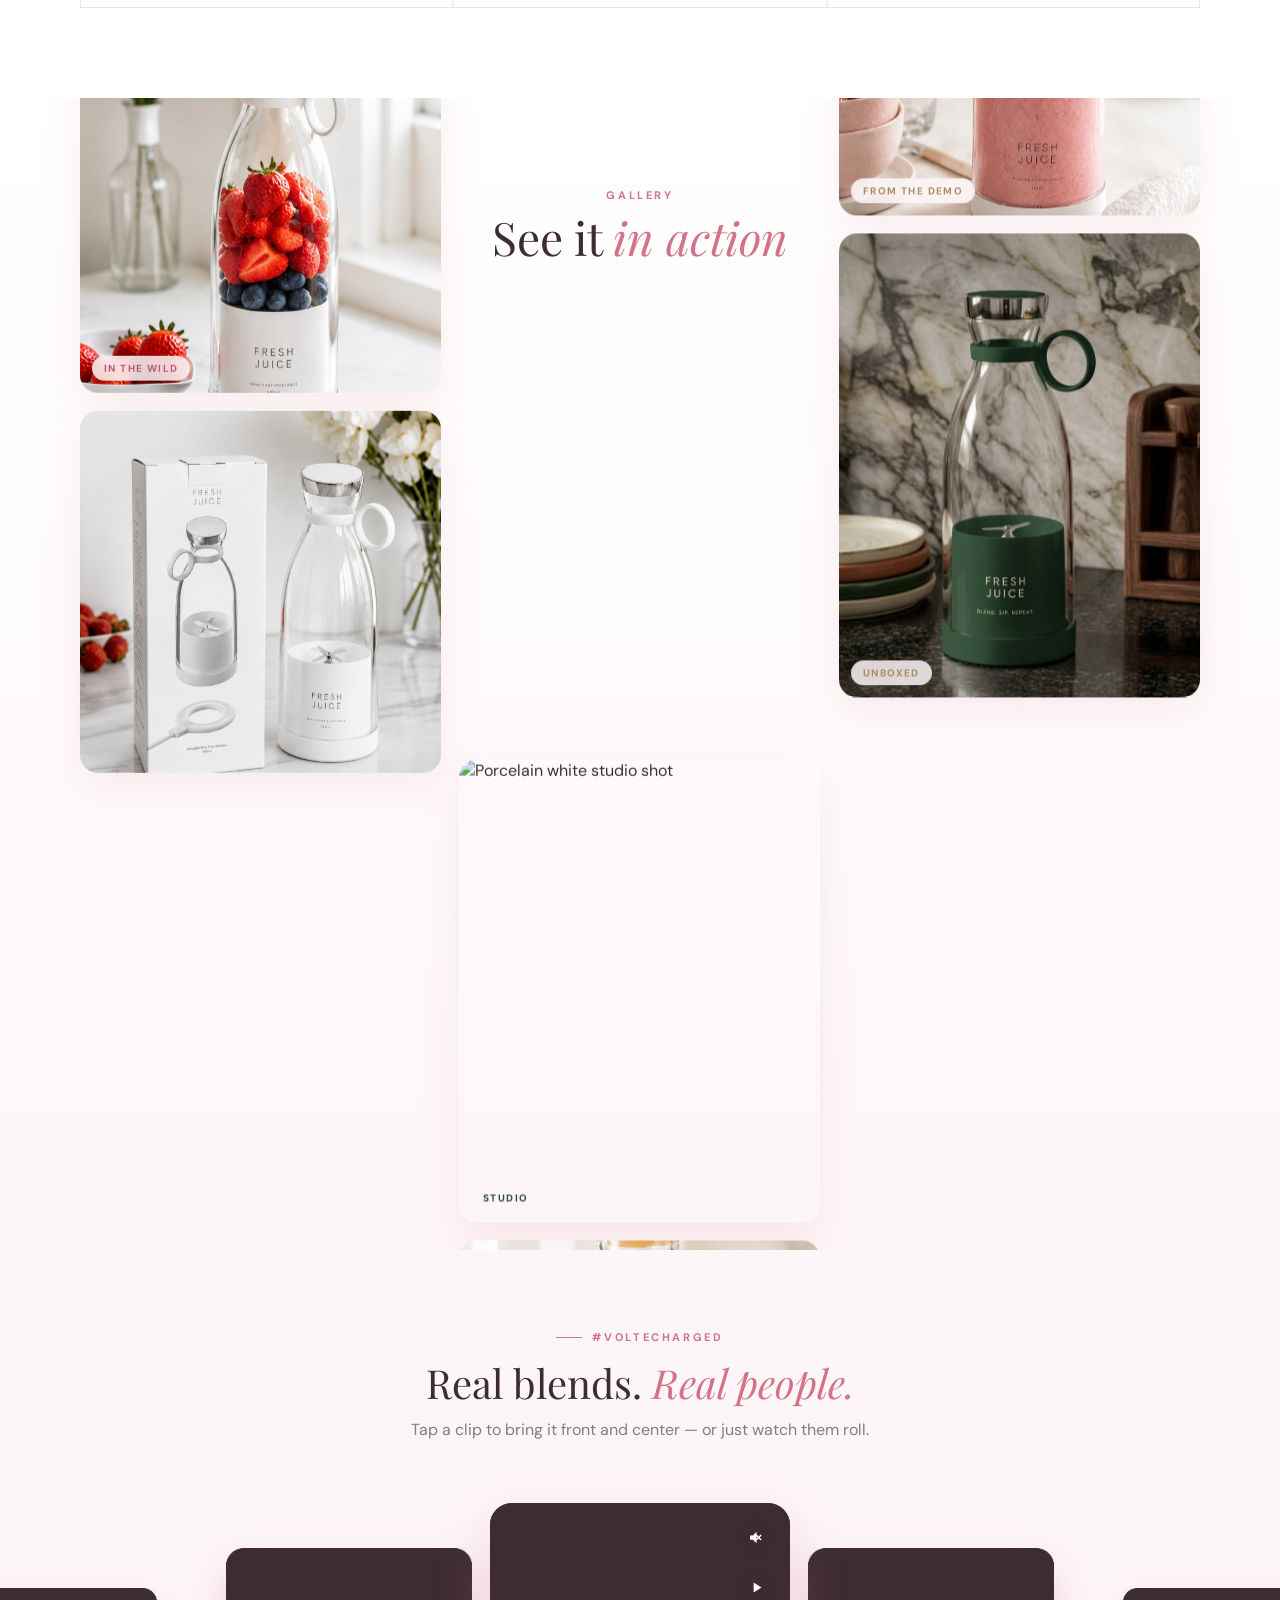
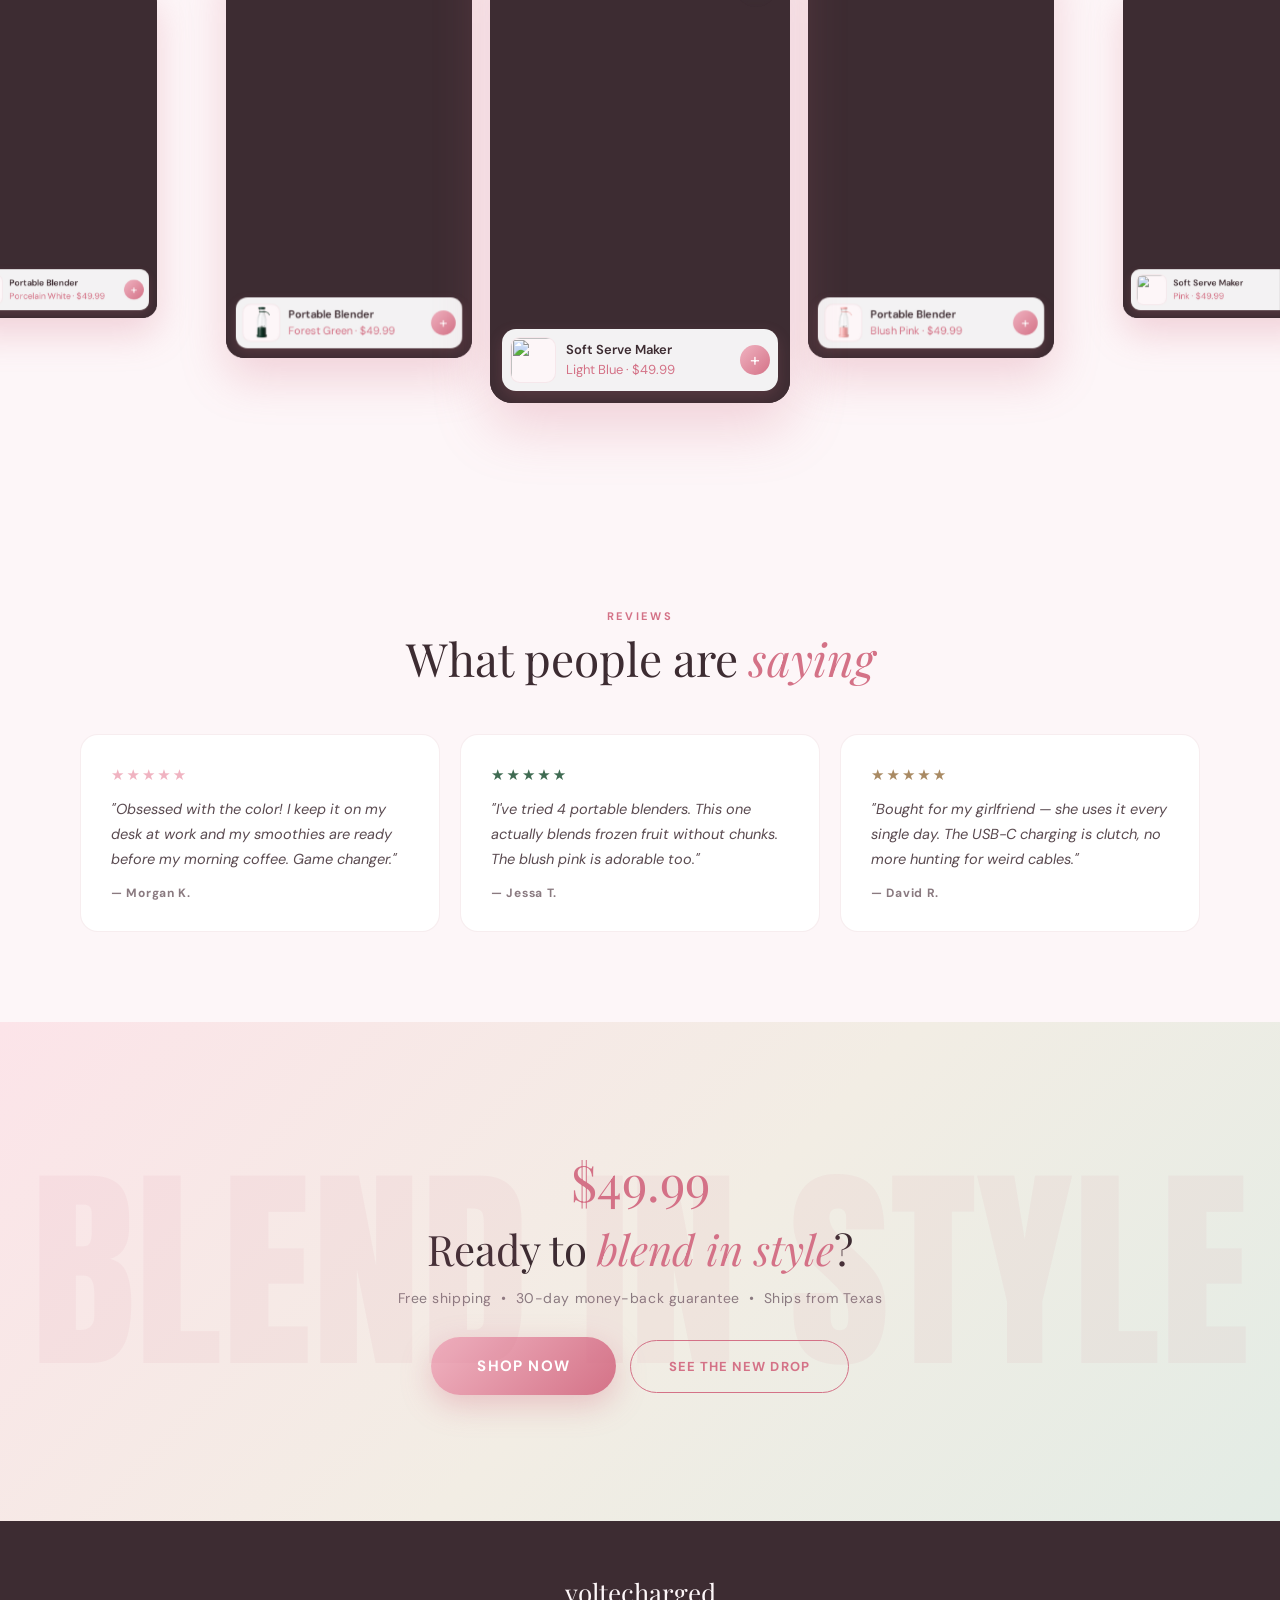
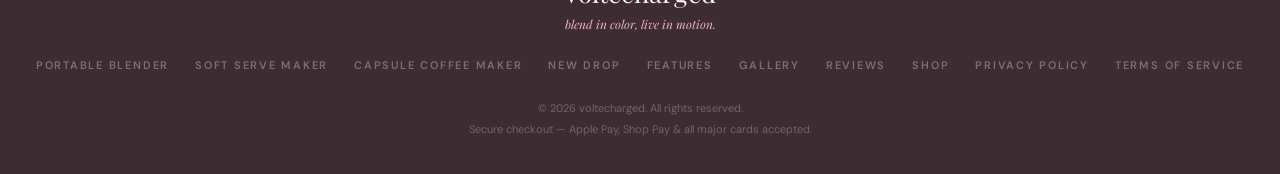
==== commit c445aeb2: "Add Capsule Coffee Maker (product #3): PDP, landing card, live variant wiring Shopify product 104449" ====
--- a/index.html
+++ b/index.html
@@ -691,6 +691,16 @@
   font-size:11px;font-weight:600;letter-spacing:.06em;text-transform:uppercase;
   color:var(--pr-accent,var(--rose));text-align:center;
 }
+
+/* ---- coffee maker card + page: the generated shots are full-bleed PHOTOGRAPHS
+   (the silver and black heroes sit on dark backgrounds), so they render as
+   photo cards — cover, rounded, no multiply blend and no product drop-shadow,
+   unlike the blender cut-outs and the soft-serve studio shots. ------------- */
+.nd.coffee .pr-main, .pdp.coffee .pr-main{width:100%;height:100%}
+.nd.coffee .pr-main img, .pdp.coffee .pr-main img{object-fit:cover;border-radius:26px;mix-blend-mode:normal;filter:none}
+.nd.coffee .pr-thumb.prod img, .pdp.coffee .pr-thumb.prod img{object-fit:cover;padding:0}
+/* the coffee card is the third product in the drop: keep its colour rows calm */
+.nd.coffee .pr-swatches{padding-left:0}
 </style>
 </head>
 <body>
@@ -701,6 +711,7 @@
   <a class="logo" href="#top">volte<em>charged</em></a>
   <div class="links">
     <a href="#new-product">New Drop</a>
+    <a href="#coffee-maker">Coffee</a>
     <a href="#shop-product">Shop</a>
     <a href="#features">Features</a>
     <a href="blender.html#action">Demo</a>
@@ -914,6 +925,109 @@
         <div class="nd-more">
           <span class="nd-more-flag">More coming</span>
           <p><b>This is the first of the drop.</b> More Voltecharged countertop colour is on the way — same pastel family, same one-button idea. Check back soon, or start with the soft serve maker in your colour.</p>
+        </div>
+      </div>
+    </div>
+  </div>
+</section>
+
+<!-- ================= PRODUCT CARD : capsule coffee maker (product #3) =================
+     COPY THIS BLOCK to add another product. What must change:
+       * the section id / anchor (#coffee-maker), .word, .nd-banner copy
+       * every cf* element id (cfMain / cfThumbs / cfSwatches / cfBadge / cfSwName
+         / cfQtyMinus / cfQtyVal / cfQtyPlus / cfBuy) must be unique on the page
+       * the pr-more link -> the product's own page
+       * the matching IIFE at the bottom of the page: CF_ITEMS (colourway key ->
+         LIVE Shopify variant id, checked against VC.PRODUCTS), CF_SHOTS (gallery)
+     The colourway keys in CF_ITEMS MUST exist in assets/vc-shop.js
+     (VC.PRODUCTS.<product>.colorways) — the drift check below fails loudly if not.
+=============================================================================== -->
+<section class="showroom nd coffee" id="coffee-maker" style="--pr-accent:#a08d7a;--pr-panel:#f4f1ec;--pr-wash:#faf7f2;--pr-ghost:rgba(160,141,122,.1);--pr-shadow:rgba(160,141,122,.36)">
+  <div class="word" id="cfWord">BREW</div>
+  <div class="container">
+
+    <div class="nd-banner" data-reveal>
+      <span class="nd-flag">New</span>
+      <div class="nd-banner-txt">
+        <p class="nd-banner-main">Cordless coffee — hot or cold, brewed straight into your cup.</p>
+        <p class="nd-banner-sub">Capsule Coffee Maker · five colourways · one bracket stand</p>
+      </div>
+    </div>
+
+    <div class="shop-grid">
+      <!-- gallery -->
+      <div class="pr-gallery" data-reveal>
+        <div class="pr-stage">
+          <div class="badge new" id="cfBadge">New · Porcelain White</div>
+          <div class="stock"><i></i> In stock</div>
+          <div class="pr-main" id="cfMain"></div>
+          <div class="pr-stage-note" id="cfStageNote">In stock · Cordless · hot or cold</div>
+        </div>
+        <div class="pr-thumbs" id="cfThumbs"></div>
+      </div>
+
+      <!-- details -->
+      <div class="pr-info" data-reveal style="--d:.1s">
+        <div class="eyebrow">New arrival · Voltecharged Kitchen</div>
+        <h2>Capsule <em>Coffee Maker</em></h2>
+        <div class="pr-price">
+          <b id="cfPrice">$49.99</b>
+          <s>$65.99</s>
+          <span class="save">Save 24%</span>
+        </div>
+        <p class="pr-desc">Cordless, capsule-fed and hot or cold. Set the bracket stand on the table, drop in a capsule, and the pump does the rest — hot extraction for a proper morning shot, cold extraction when the weather says otherwise, all from one touch button and a rechargeable body.</p>
+
+        <div class="pr-chips">
+          <span class="pr-chip"><svg width="13" height="13" viewBox="0 0 24 24" fill="none" stroke="currentColor" stroke-width="2.2" stroke-linecap="round" stroke-linejoin="round"><path d="M12 2s6 6.6 6 11a6 6 0 0 1-12 0c0-4.4 6-11 6-11z"/><path d="M9.5 13.5a2.5 2.5 0 0 0 2.5 2.5"/></svg> Hot &amp; cold extraction</span>
+          <span class="pr-chip"><svg width="13" height="13" viewBox="0 0 24 24" fill="none" stroke="currentColor" stroke-width="2.2" stroke-linecap="round" stroke-linejoin="round"><rect x="2" y="7" width="16" height="10" rx="2"/><line x1="22" y1="11" x2="22" y2="13"/></svg> Cordless · &le;36&nbsp;V</span>
+          <span class="pr-chip"><svg width="13" height="13" viewBox="0 0 24 24" fill="none" stroke="currentColor" stroke-width="2.2" stroke-linecap="round" stroke-linejoin="round"><path d="M7 3h10l-1.2 18H8.2L7 3z"/><line x1="9" y1="8" x2="15" y2="8"/></svg> 0.5&nbsp;L tank · 6–10 cups</span>
+        </div>
+
+        <div class="pr-color-row">
+          <div class="lab">Colourway — <b id="cfSwName">Porcelain White</b></div>
+          <div class="pr-swatches" id="cfSwatches"></div>
+        </div>
+
+        <div class="nd-steps">
+          <div class="nd-step">
+            <b aria-hidden="true">1</b>
+            <h4>Set the bracket</h4>
+            <p>The stand is a simple aluminium frame that holds the extractor over your cup.</p>
+          </div>
+          <div class="nd-step">
+            <b aria-hidden="true">2</b>
+            <h4>Load it</h4>
+            <p>Drop in a capsule, or use the 5.1&nbsp;cm powder bowl with your own ground coffee.</p>
+          </div>
+          <div class="nd-step">
+            <b aria-hidden="true">3</b>
+            <h4>Pick hot or cold</h4>
+            <p>One touch button switches extraction, then the pump pours straight into the glass.</p>
+          </div>
+        </div>
+
+        <div class="pr-actions">
+          <div class="qty">
+            <button id="cfQtyMinus" aria-label="Decrease quantity">−</button>
+            <span id="cfQtyVal">1</span>
+            <button id="cfQtyPlus" aria-label="Increase quantity">+</button>
+          </div>
+          <button class="pr-buy" id="cfBuy">
+            Add to Bag
+            <svg width="18" height="18" viewBox="0 0 24 24" fill="none" stroke="currentColor" stroke-width="2.25" stroke-linecap="round" stroke-linejoin="round"><path d="M5 12h14"/><path d="M12 5l7 7-7 7"/></svg>
+          </button>
+        </div>
+        <div class="pr-note">
+          <svg width="15" height="15" viewBox="0 0 24 24" fill="none" stroke="currentColor" stroke-width="2" stroke-linecap="round" stroke-linejoin="round"><path d="M20 6L9 17l-5-5"/></svg>
+          Free shipping · 30-day money-back guarantee · 12-month warranty
+        </div>
+        <a class="pr-more" href="coffee.html">See the full Capsule Coffee Maker page
+          <svg width="15" height="15" viewBox="0 0 24 24" fill="none" stroke="currentColor" stroke-width="2.25" stroke-linecap="round" stroke-linejoin="round"><path d="M5 12h14"/><path d="M12 5l7 7-7 7"/></svg>
+        </a>
+
+        <div class="nd-more">
+          <span class="nd-more-flag">Kit</span>
+          <p><b>It ships as a kit.</b> Coffee extractor, bracket stand and the 5.1&nbsp;cm powder bowl — capsules or your own grounds, hot or cold, in five finishes.</p>
         </div>
       </div>
     </div>
@@ -1039,6 +1153,7 @@
   <div class="f-links">
     <a href="blender.html">Portable Blender</a>
     <a href="soft-serve.html">Soft Serve Maker</a>
+    <a href="coffee.html">Capsule Coffee Maker</a>
     <a href="#new-product">New Drop</a>
     <a href="#features">Features</a>
     <a href="#gallery">Gallery</a>
@@ -1074,7 +1189,7 @@
 </aside>
 
 <script src="https://cdn.jsdelivr.net/npm/lenis@1.1.14/dist/lenis.min.js"></script>
-<script src="assets/vc-shop.js"></script>
+<script src="assets/vc-shop.js?v=2"></script>
 <script>
 /* ============================================================
    SHOPIFY CHECKOUT WIRING
@@ -1556,7 +1671,137 @@
   renderThumbs(0);
   setMain(SS_ITEMS[0].img, 'Peach — Soft Serve Maker');
 })();
+/* ============================================================
+   PRODUCT CARD #3 — capsule coffee maker (gallery, swatches, Add to Bag)
+   Its own state, the same crossfade language as the other two cards; the bag
+   button hands the item to the exact same Shopify cart / permalink.
+   Every colourway key here MUST exist in assets/vc-shop.js — the drift check
+   below is what stops a wrong variant id ever being sold.
+============================================================ */
+(function(){
+  const cfRoot = document.getElementById('coffee-maker');
+  if (!cfRoot) return;
+
+  const CF_SIZE  = 'one';
+  const CF_PRICE = VC.PRODUCTS.coffeeMaker.price;
+  /* the five KIT colourways (Shopify product 10444968100154, SKUs AI..AM).
+     `variantId` is a LIVE Shopify variant id and is re-checked against VC below. */
+  const CF_ITEMS = [
+    { key:'cm-white',  name:'Porcelain White', sku:'SUHOASA00487-AI', variantId:'54083967385914',
+      swatch:'#f4f1ec', accent:'#a08d7a', panel:'#f4f1ec', wash:'#faf7f2',
+      ghost:'rgba(160,141,122,.1)', shadow:'rgba(160,141,122,.36)', img:'assets/coffee-hero-white.jpg' },
+    { key:'cm-green',  name:'Sage Green',      sku:'SUHOASA00487-AJ', variantId:'54083967418682',
+      swatch:'#7f9a7d', accent:'#5f7d5c', panel:'#eaf0e8', wash:'#f4f8f2',
+      ghost:'rgba(95,125,92,.1)', shadow:'rgba(95,125,92,.34)', img:'assets/coffee-hero-green.jpg' },
+    { key:'cm-silver', name:'Brushed Silver',  sku:'SUHOASA00487-AK', variantId:'54083967451450',
+      swatch:'#c9ccd1', accent:'#6f7883', panel:'#eceef1', wash:'#f6f7f9',
+      ghost:'rgba(111,120,131,.11)', shadow:'rgba(111,120,131,.34)', img:'assets/coffee-hero-silver.jpg' },
+    { key:'cm-black',  name:'Matte Black',     sku:'SUHOASA00487-AL', variantId:'54083967484218',
+      swatch:'#2b2b2e', accent:'#55585e', panel:'#e9e9ec', wash:'#f4f4f6',
+      ghost:'rgba(43,43,46,.09)', shadow:'rgba(43,43,46,.4)', img:'assets/coffee-hero-black.jpg' },
+    { key:'cm-purple', name:'Deep Purple',     sku:'SUHOASA00487-AM', variantId:'54083967516986',
+      swatch:'#5b3f7a', accent:'#6b4a92', panel:'#efe9f5', wash:'#f7f3fb',
+      ghost:'rgba(107,74,146,.11)', shadow:'rgba(107,74,146,.36)', img:'assets/coffee-hero-purple.jpg' }
+  ];
+  CF_ITEMS.forEach(it => {
+    const vc = VC.ITEMS[it.key];
+    if (!vc || vc.variants[CF_SIZE] !== it.variantId) {
+      console.error('[voltecharged] coffee-maker variant mapping drift', it.key, it.variantId, vc && vc.variants);
+    }
+  });
+  /* gallery shots shown after the active colourway's own photo */
+  const CF_SHOTS = [
+    { src:'assets/coffee-detail-macro.jpg',      label:'Touch control and display, up close' },
+    { src:'assets/coffee-lifestyle-outdoor.jpg', label:'On a campsite table' },
+    { src:'assets/coffee-lifestyle-desk.jpg',    label:'At the desk, next to the laptop' }
+  ];
+
+  const cfMain     = document.getElementById('cfMain');
+  const cfThumbs   = document.getElementById('cfThumbs');
+  const cfSwatches = document.getElementById('cfSwatches');
+  const cfBadge    = document.getElementById('cfBadge');
+  const cfSwName   = document.getElementById('cfSwName');
+  const cfQtyVal   = document.getElementById('cfQtyVal');
+
+  let cfIndex = 0;
+  let cfQty   = 1;
+
+  function cfViews(){
+    const it = CF_ITEMS[cfIndex];
+    return [{ src: it.img, label: `${it.name} — Capsule Coffee Maker`, prod: true }, ...CF_SHOTS];
+  }
+
+  function cfSetMain(src, alt){
+    const img = document.createElement('img');
+    img.src = src;
+    img.alt = alt || 'Capsule Coffee Maker';
+    img.draggable = false;
+    cfMain.appendChild(img);
+    requestAnimationFrame(() => requestAnimationFrame(() => img.classList.add('show')));
+    [...cfMain.querySelectorAll('img')].forEach(old => {
+      if (old !== img){ old.classList.remove('show'); setTimeout(() => old.remove(), 550); }
+    });
+  }
+
+  function cfRenderThumbs(activeView){
+    const vs = cfViews();
+    cfThumbs.innerHTML = '';
+    vs.forEach((view, i) => {
+      const t = document.createElement('button');
+      t.className = 'pr-thumb' + (view.prod ? ' prod' : '') + (i === activeView ? ' on' : '');
+      t.innerHTML = `<img src="${view.src}" alt="${view.label}" loading="lazy">`;
+      t.addEventListener('click', () => {
+        cfSetMain(view.src, view.label);
+        [...cfThumbs.children].forEach((c, ci) => c.classList.toggle('on', ci === i));
+      });
+      cfThumbs.appendChild(t);
+    });
+  }
+
+  CF_ITEMS.forEach((it, i) => {
+    const s = document.createElement('button');
+    s.className = 'pr-swatch' + (i === 0 ? ' on' : '');
+    s.style.background = `radial-gradient(circle at 32% 28%, #fff6, transparent 55%), ${it.swatch}`;
+    s.setAttribute('aria-label', `${it.name} — $${CF_PRICE.toFixed(2)}`);
+    s.addEventListener('click', () => cfSelectColor(i));
+    cfSwatches.appendChild(s);
+  });
+
+  function cfPaint(){
+    const it = CF_ITEMS[cfIndex];
+    cfRoot.style.setProperty('--pr-accent', it.accent);
+    cfRoot.style.setProperty('--pr-panel',  it.panel);
+    cfRoot.style.setProperty('--pr-wash',   it.wash);
+    cfRoot.style.setProperty('--pr-ghost',  it.ghost);
+    cfRoot.style.setProperty('--pr-shadow', it.shadow);
+    cfBadge.textContent  = `New · ${it.name}`;
+    cfSwName.textContent = it.name;
+    [...cfSwatches.children].forEach((s, i) => s.classList.toggle('on', i === cfIndex));
+  }
+
+  function cfSelectColor(i){
+    if (i === cfIndex) return;
+    cfIndex = i;
+    cfPaint();
+    cfSetMain(CF_ITEMS[i].img, `${CF_ITEMS[i].name} — Capsule Coffee Maker`);
+    cfRenderThumbs(0);
+  }
+
+  document.getElementById('cfQtyMinus').addEventListener('click', () => { cfQty = Math.max(1, cfQty - 1); cfQtyVal.textContent = cfQty; });
+  document.getElementById('cfQtyPlus').addEventListener('click',  () => { cfQty = Math.min(9, cfQty + 1); cfQtyVal.textContent = cfQty; });
+
+  /* Add to Bag → the existing cart drawer + Shopify checkout permalink.
+     addToCart() refuses (and toasts) if the key/size has no live variant. */
+  document.getElementById('cfBuy').addEventListener('click', () => {
+    addToCart(CF_ITEMS[cfIndex].key, CF_SIZE, cfQty);
+  });
+
+  cfPaint();
+  cfRenderThumbs(0);
+  cfSetMain(CF_ITEMS[0].img, 'Porcelain White — Capsule Coffee Maker');
+})();
 </script>
+
 
 <script>
 /* ---- UGC video carousel (center-focus shuffle, Shopify checkout) ---- */
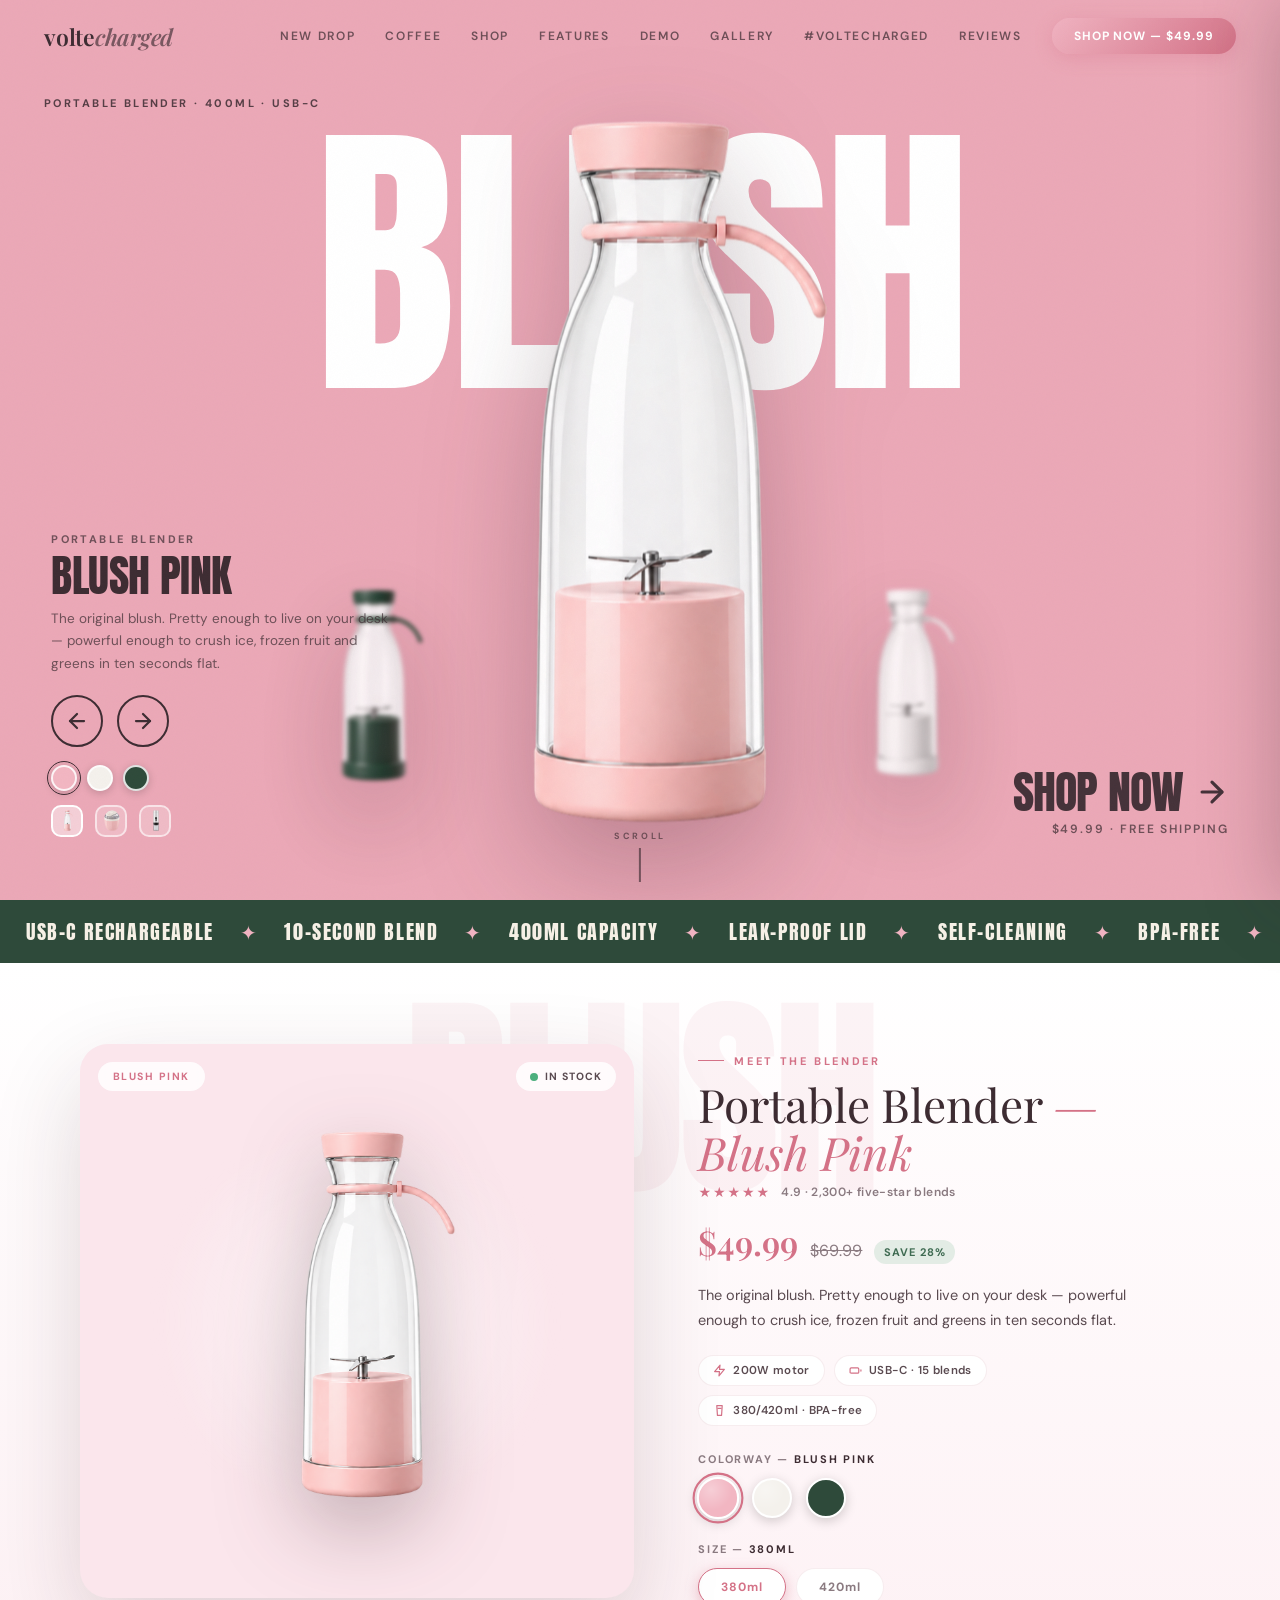
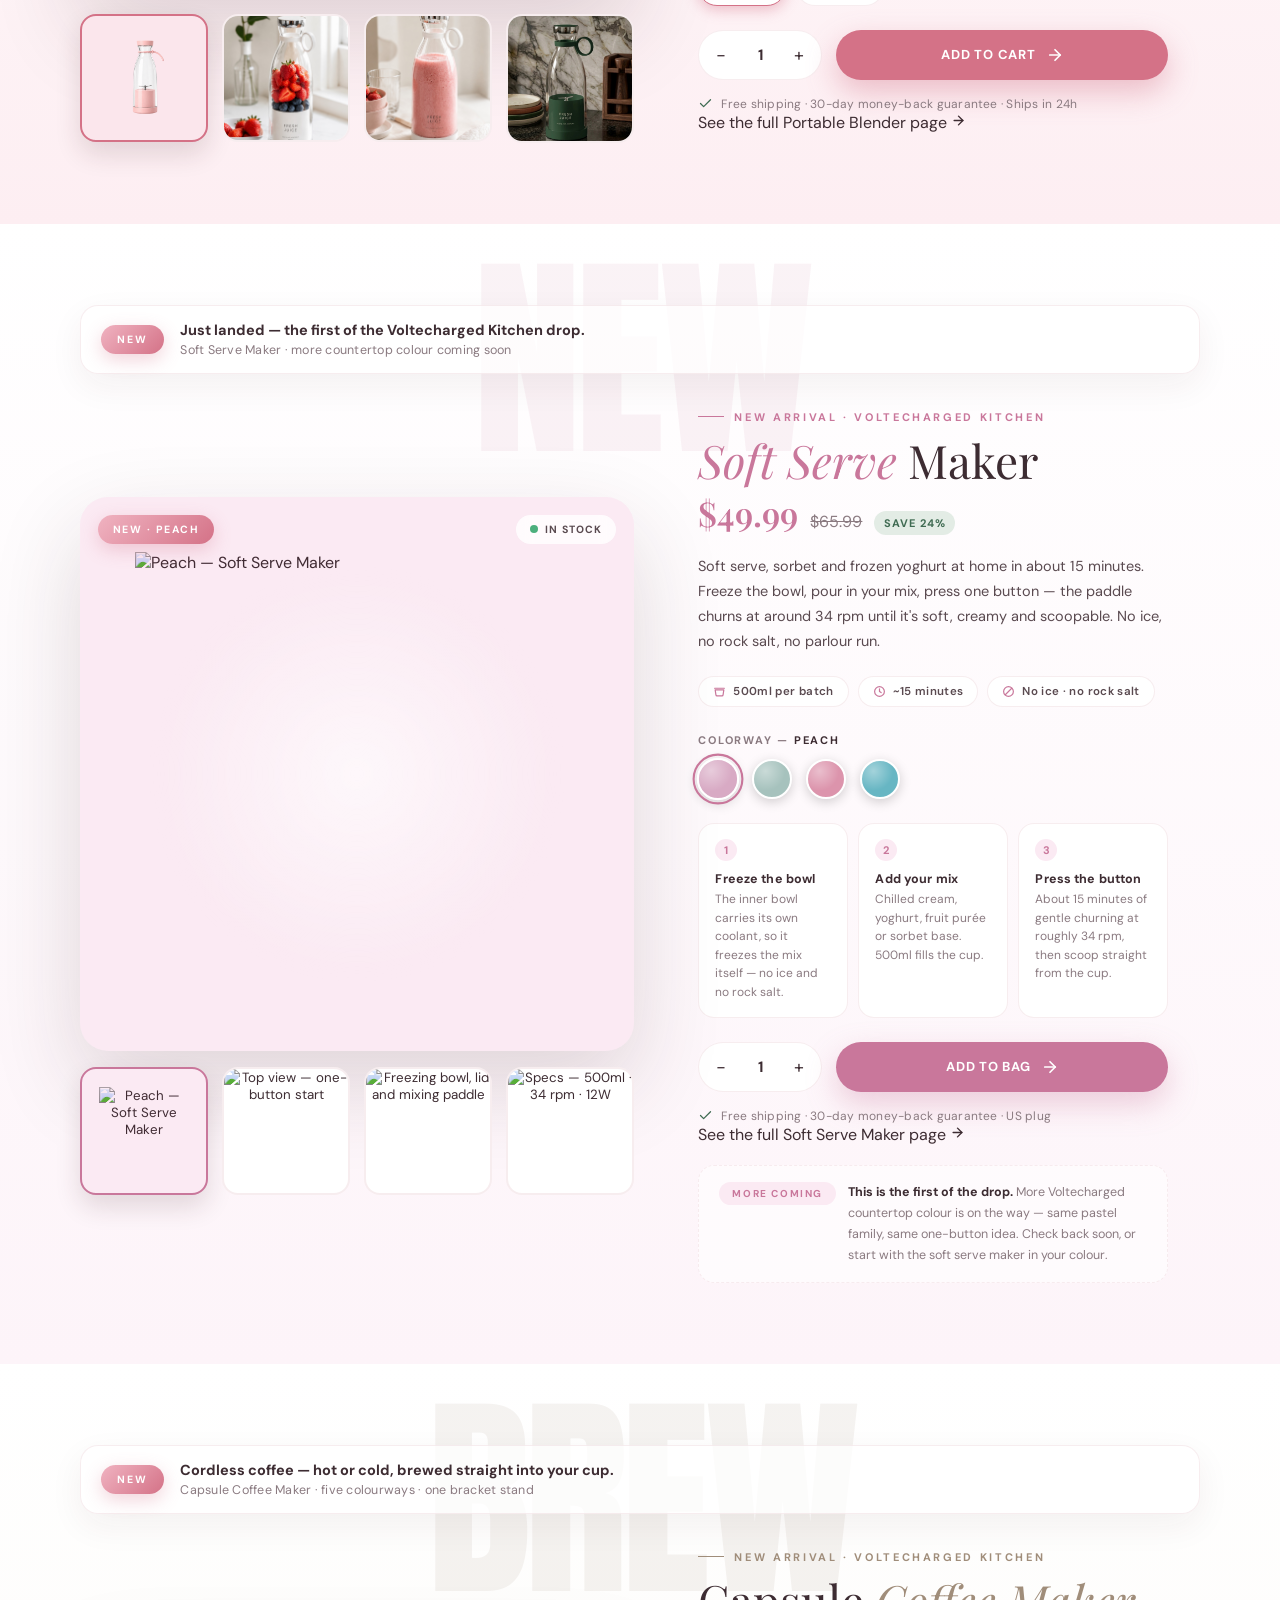
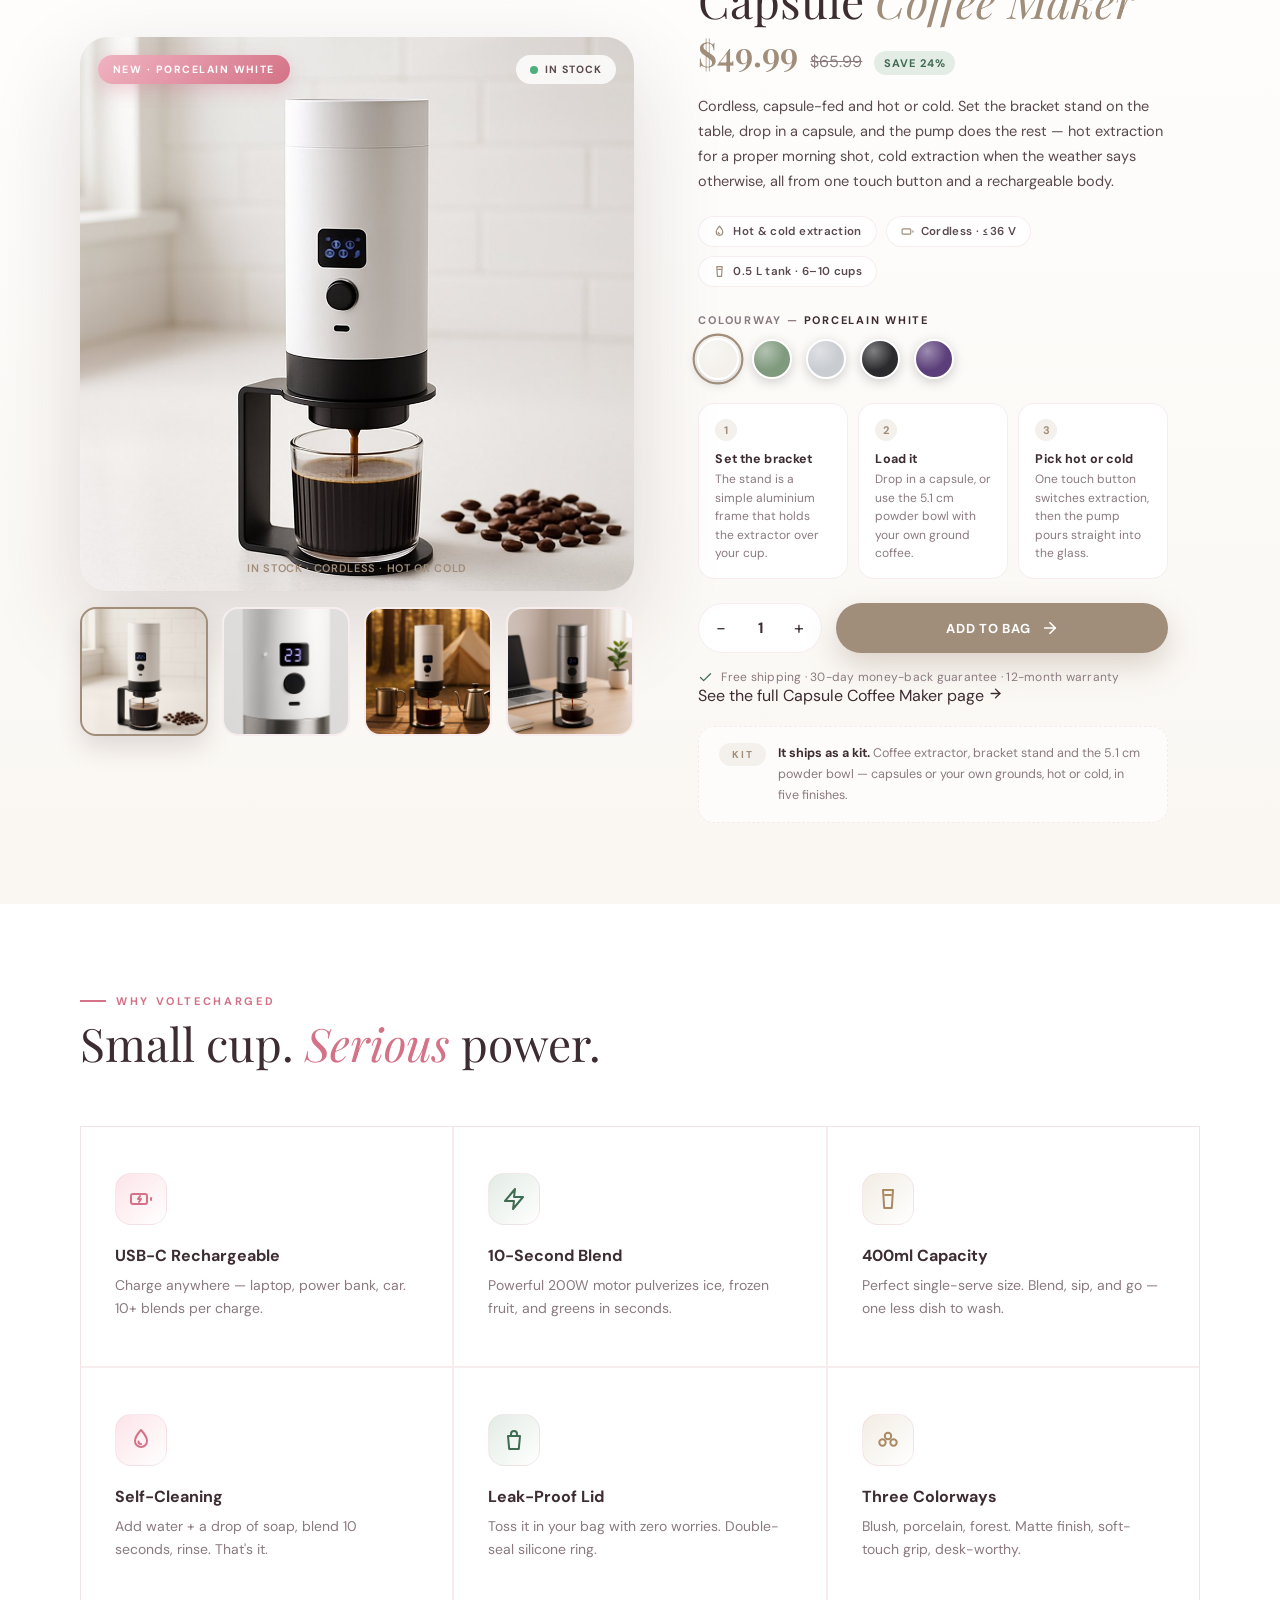
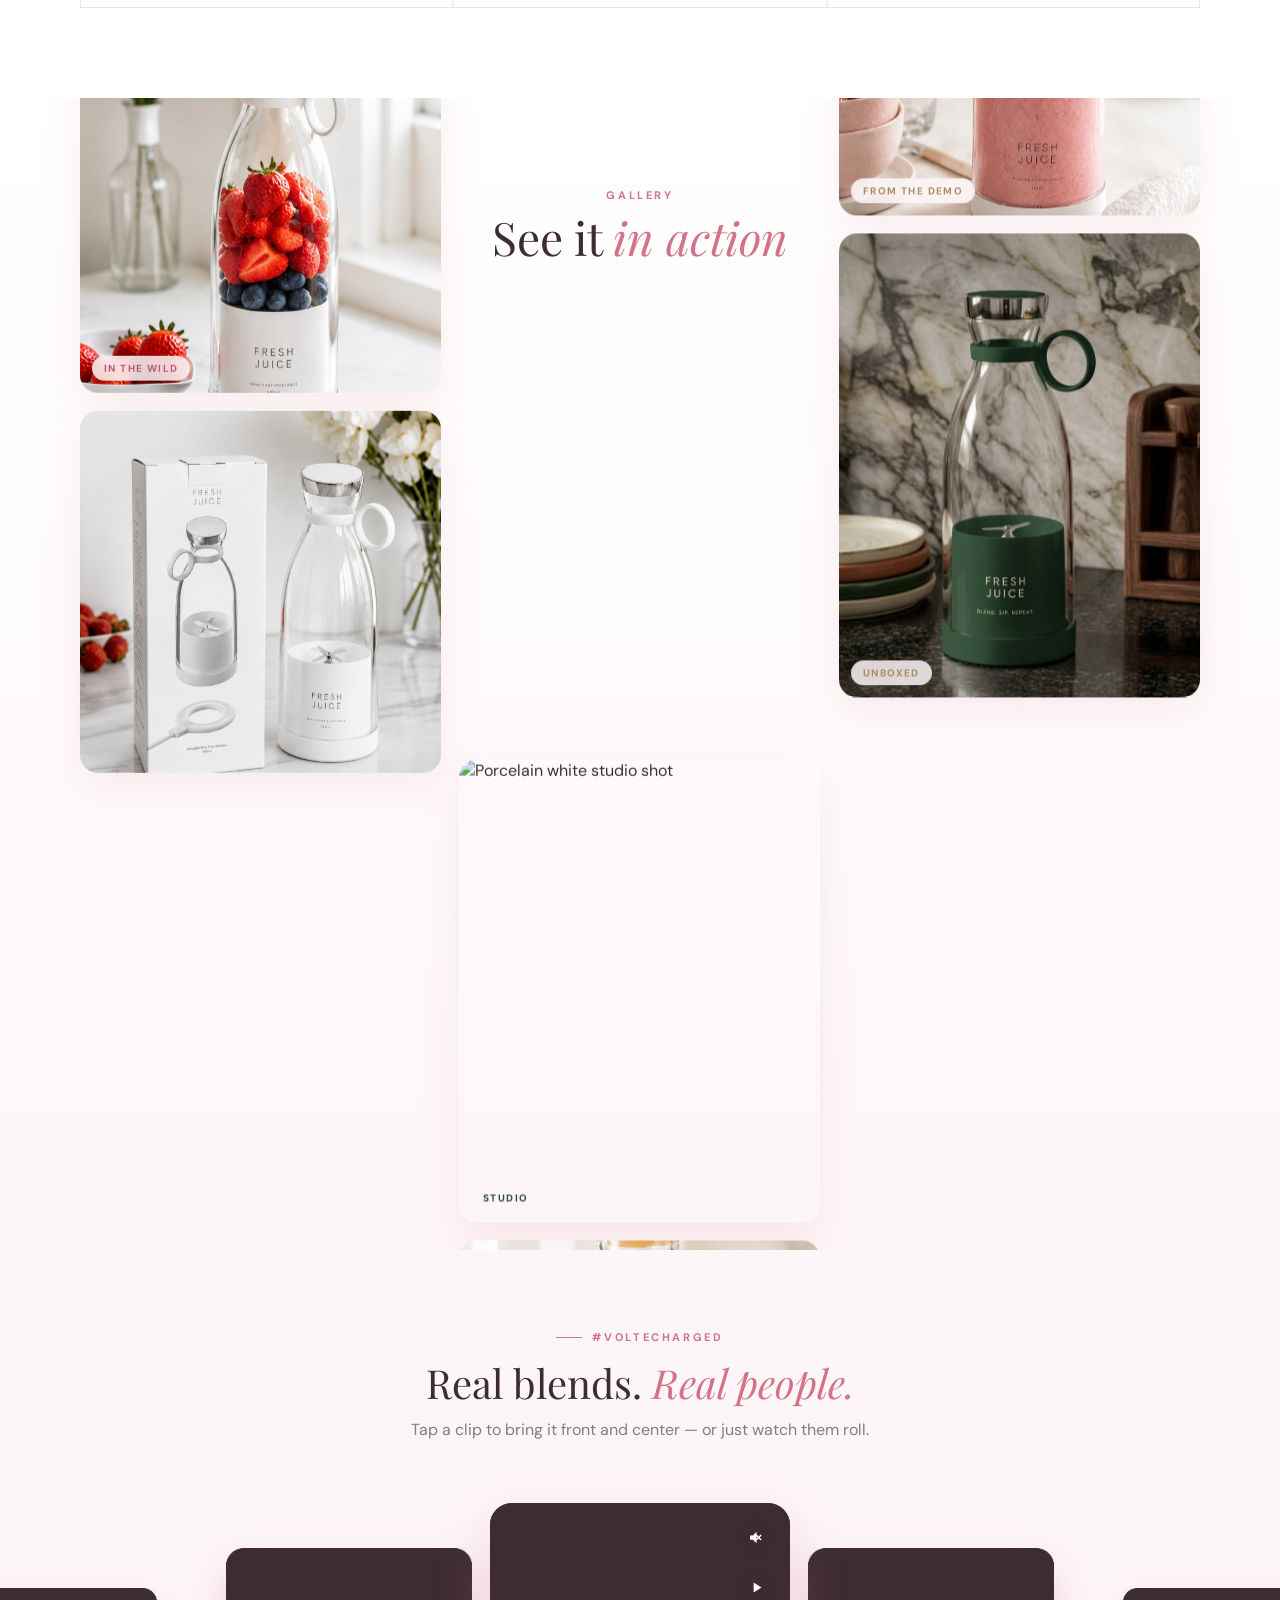
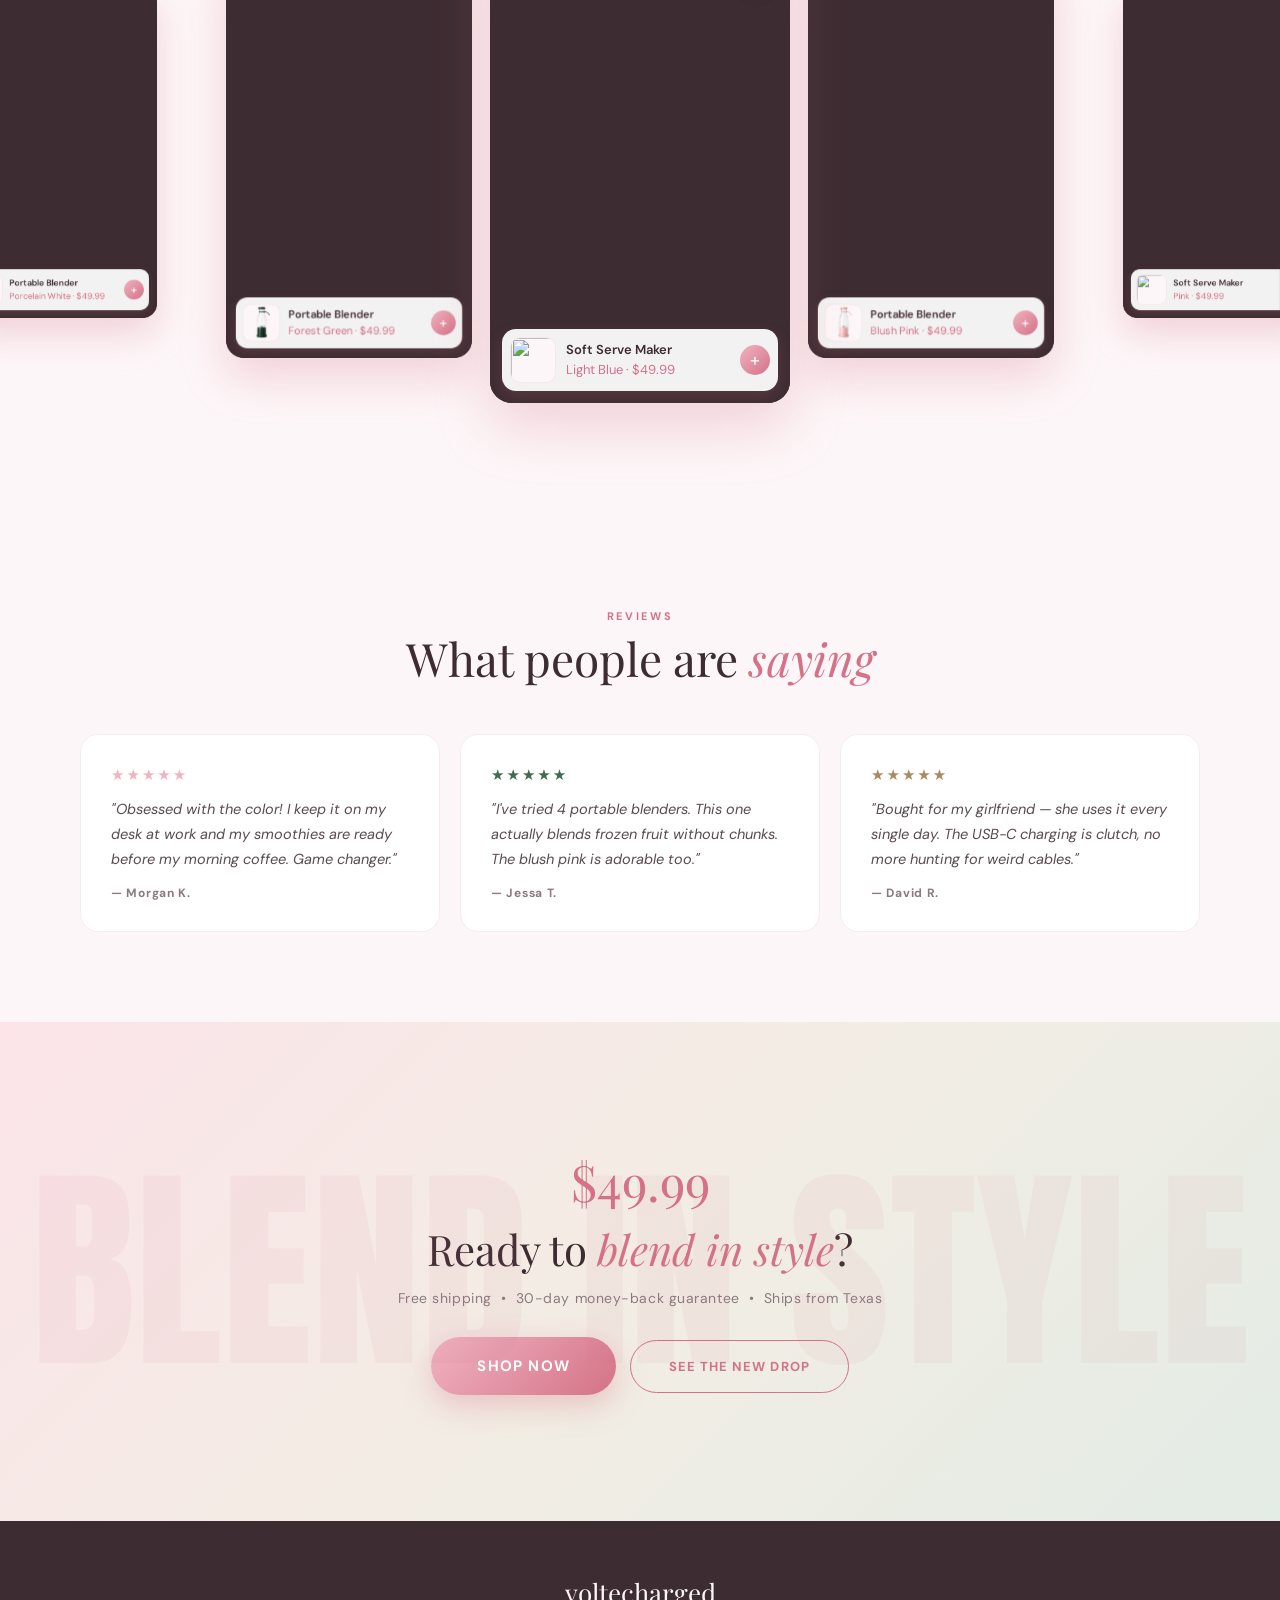
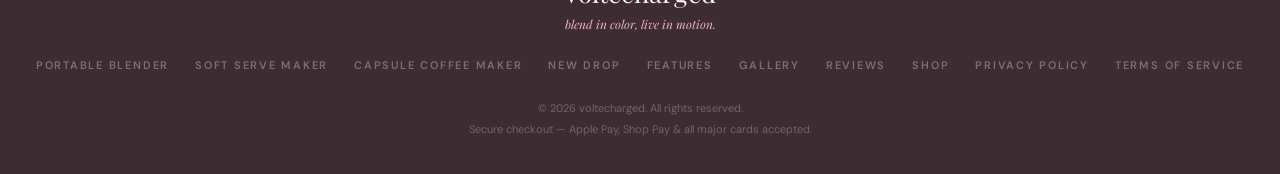
==== commit 43297808: "Hero: product selector under the colour swatches — all three products Owner: "make sure the color na" ====
--- a/index.html
+++ b/index.html
@@ -701,6 +701,37 @@
 .nd.coffee .pr-thumb.prod img, .pdp.coffee .pr-thumb.prod img{object-fit:cover;padding:0}
 /* the coffee card is the third product in the drop: keep its colour rows calm */
 .nd.coffee .pr-swatches{padding-left:0}
+
+/* ---- HERO product selector (owner, 2026-09-22) — the row lives directly
+   beneath .hero .swatches inside the bottom-left HUD and switches the hero
+   between the store's three products. Same visual language as .swatch (small,
+   rounded, an active ring drawn in currentColor), but a product cut-out
+   thumbnail instead of a flat colour dot. The HUD is a bottom-anchored
+   absolutely-positioned block, so nothing else on the hero moves: the block
+   simply grows upward by this row's height. ------------------------------- */
+.hero .propsel{display:flex;gap:12px;margin-top:14px}
+.hero .pchip{
+  width:32px;height:32px;border-radius:10px;flex:none;overflow:hidden;position:relative;
+  border:2px solid rgba(255,255,255,.6);background:rgba(255,255,255,.22);
+  display:flex;align-items:center;justify-content:center;
+  transition:transform .2s,border-color .2s,background-color .2s;
+}
+.hero .pchip img{width:100%;height:100%;object-fit:contain;padding:2px;-webkit-user-drag:none;user-select:none}
+.hero .pchip:hover{transform:scale(1.12)}
+.hero .pchip.on{border-color:#fff;background:rgba(255,255,255,.45)}
+.hero .pchip.on::after{
+  content:'';position:absolute;inset:-5px;border-radius:14px;
+  border:1.5px solid currentColor;
+}
+/* Very narrow phones (<=380px): the row is trimmed so it never gets closer to
+   the bottom-right CTA than the colour swatch row above it already does — the
+   hud-bl / hud-br collision at that width predates this row (the live site's
+   3rd swatch dot already reaches the CTA), so this row must not widen it. */
+@media(max-width:380px){
+  .hero .propsel{gap:8px;margin-top:12px}
+  .hero .pchip{width:26px;height:26px;border-radius:8px}
+  .hero .pchip.on::after{inset:-4px;border-radius:11px}
+}
 </style>
 </head>
 <body>
@@ -746,6 +777,10 @@
       </button>
     </div>
     <div class="swatches" id="swatches"></div>
+    <!-- product selector — sits directly BENEATH the colour swatches (owner,
+         2026-09-22). Three compact chips; the active one switches the whole
+         hero to that product and re-maps the swatch row to its colourways. -->
+    <div class="propsel" id="heroProducts" role="group" aria-label="Choose a product"></div>
   </div>
 
   <div class="hud hud-br">
@@ -1289,50 +1324,208 @@
   { src:'assets/gallery-unboxed.jpg', label:'Unboxed' }
 ];
 
+/* ============================================================
+   HERO — one hero, the store's three products (owner, 2026-09-22)
+   "the same way the hero is set up we just want to add a small product
+    selector on the hero that allows us to switch to a different product
+    … I really like that hero and how it's laid out, don't change layout"
+
+   * The blender entry reuses the live VARIANTS objects verbatim, so the
+     default state is exactly the hero that shipped.
+   * The nine new cut-outs are framed identically to the blender's
+     (1270×1240 RGBA, subject top y=76, base y=1123, centre x=0.541 — verified
+     with a PIL alpha bbox), so the subject never jumps when the product
+     switches.
+   * `ghost` is ALWAYS the colourway's colour word (BLUSH / PEACH / PURPLE …),
+     never the product name and never a leftover from another product.
+   * bg / ink / sub per colourway are derived from the palette that product
+     already uses in its own showroom card (SS_ITEMS / CF_ITEMS below):
+     bg  = the colourway's own swatch, tinted toward its own accent until the
+           white ghost word clears the live BLUSH ratio (1.94:1);
+     ink = the accent mixed 90% into near-black for a light bg, or the live
+           Forest-Green cream #f6f0e6 for a dark bg;
+     sub = that ink at .72 alpha (light) / .70 (dark), sized to beat the live
+           BLUSH paragraph ratio (3.72:1).
+     Measured, all nine clear the three live blender states' own worst ratio
+     for every hero element (ghost 1.94 / kick 3.56 / name 6.74 / line 3.72) —
+     the fallback is the same Forest-Green treatment the live site already
+     uses for its dark colourway.
+   * The colourway KEYS are the live Shopify colourway keys from
+     assets/vc-shop.js: the CTA therefore adds the on-stage product and
+     colourway to the very same cart, with the blender keeping the showroom's
+     selectedSize exactly as before.
+============================================================ */
+const heroProducts = [
+  { id:'blender', kick:'Portable Blender', spec:'Portable Blender · 400ml · USB-C',
+    size:null, /* null = the showroom's selectedSize, i.e. today's behaviour */
+    /* the live VARIANTS objects are reused as-is (the showroom below reads the
+       same array); the hero only adds the explicit cut-out path, because the
+       showroom builds `assets/blender-<key>.png` on the fly instead */
+    colors: VARIANTS.map(v => Object.assign({}, v, { img:'assets/blender-' + v.key + '.png' })) },
+  { id:'softServe', kick:'Soft Serve Maker', spec:'Soft Serve Maker · 500ml · 12W',
+    size:'one',
+    colors:[
+      { key:'ss-peach', name:'Peach', ghost:'PEACH', img:'assets/softserve-peach.png',
+        line:'Peach: 500 ml of soft serve in about fifteen minutes. One button, no ice and no rock salt — the gel bowl does the freezing.',
+        swatch:'#d8aac4', bg:'#d8aac4', ink:'#34232c', sub:'rgba(52,35,44,.72)' },
+      { key:'ss-lightblue', name:'Light Blue', ghost:'MINT', img:'assets/softserve-light-blue.png',
+        line:'Light blue: the same 500 ml gel bowl, one button and about fifteen minutes — soft serve, sorbet or frozen yoghurt.',
+        swatch:'#a6c2bd', bg:'#a4c1bc', ink:'#2a272c', sub:'rgba(42,39,44,.72)' },
+      { key:'ss-pink', name:'Pink', ghost:'PINK', img:'assets/softserve-pink.png',
+        line:'Pink: 500 ml a batch at 12 W, churned at about 34 rpm for a scoopable texture. No ice, no rock salt, no parlour run.',
+        swatch:'#dc94ac', bg:'#774250', ink:'#f6f0e6', sub:'rgba(246,240,230,.7)' },
+      { key:'ss-skyblue', name:'Sky Blue', ghost:'SKY', img:'assets/softserve-sky-blue.png',
+        line:'Sky blue: freeze the bowl, add your mix, press one button — about fifteen minutes to 500 ml of soft serve.',
+        swatch:'#67b6c3', bg:'#2c5865', ink:'#f6f0e6', sub:'rgba(246,240,230,.7)' }
+    ] },
+  { id:'coffeeMaker', kick:'Capsule Coffee Maker', spec:'Capsule Coffee Maker · 0.5L · Hot & Cold',
+    size:'one',
+    /* assets/coffee-forest-green.png is the SALON-supplied cut-out of this
+       card's "Sage Green" colourway (cm-green) — the filename is the source
+       render's, the colourway name is the store's. */
+    colors:[
+      { key:'cm-white', name:'Porcelain White', ghost:'PORCELAIN', img:'assets/coffee-porcelain-white.png',
+        line:'Porcelain white: capsule-fed and cordless — hot extraction for the morning shot, cold extraction when the weather says otherwise.',
+        swatch:'#f4f1ec', bg:'#c5b9ac', ink:'#302629', sub:'rgba(48,38,41,.72)' },
+      { key:'cm-green', name:'Sage Green', ghost:'SAGE', img:'assets/coffee-forest-green.png',
+        line:'Sage green: drop in a capsule, or your own grounds in the 5.1 cm powder bowl — the pump pushes the shot straight into the glass.',
+        swatch:'#7f9a7d', bg:'#455744', ink:'#f6f0e6', sub:'rgba(246,240,230,.7)' },
+      { key:'cm-silver', name:'Brushed Silver', ghost:'SILVER', img:'assets/coffee-brushed-silver.png',
+        line:'Brushed silver: aluminium alloy body and a 0.5 litre tank, with the bracket stand holding the extractor over your glass while it pours.',
+        swatch:'#c9ccd1', bg:'#b7bbc1', ink:'#2c232a', sub:'rgba(44,35,42,.72)' },
+      { key:'cm-black', name:'Matte Black', ghost:'BLACK', img:'assets/coffee-matte-black.png',
+        line:'Matte black: rated at 36 V or less, so once it is charged there is no outlet to hunt for. One touch switches hot to cold extraction.',
+        swatch:'#2b2b2e', bg:'#48494f', ink:'#f6f0e6', sub:'rgba(246,240,230,.7)' },
+      { key:'cm-purple', name:'Deep Purple', ghost:'PURPLE', img:'assets/coffee-deep-purple.png',
+        line:'Deep purple: capsule or powder bowl, hot or cold, cordless at 36 V or less — a 0.5 litre tank small enough to live on a desk.',
+        swatch:'#5b3f7a', bg:'#593e79', ink:'#f6f0e6', sub:'rgba(246,240,230,.7)' }
+    ] }
+];
+
 const heroEl    = document.querySelector('.hero');
 const items     = [...document.querySelectorAll('.hero .item')];
 const ghostEl   = document.getElementById('ghost');
 const nameEl    = document.getElementById('heroName');
 const lineEl    = document.getElementById('heroLine');
+const kickEl    = document.getElementById('heroKick');
+const specEl    = document.querySelector('.hero .hud-tl');
+const noteEl    = document.querySelector('.hero .price-note');
 const swWrap    = document.getElementById('swatches');
+const chipWrap  = document.getElementById('heroProducts');
 const nav       = document.getElementById('nav');
 const ANIM_MS   = 650;
 
-let activeIndex = 0;
+let heroP       = 0;   // active product (index into heroProducts)
+let activeIndex = 0;   // active colourway within the active product
 let isAnimating = false;
 let autoTimer   = null;
 let idleTimer   = null;
 let activeShowroomSync = null; // set below once the product showroom defines selectColor
-
-/* preload */
-VARIANTS.forEach(v => { const im = new Image(); im.src = `assets/blender-${v.key}.png`; });
-
-/* swatches */
-VARIANTS.forEach((v, i) => {
+let syncing     = false;       // true while the showroom below is driving the hero
+
+const heroProduct = () => heroProducts[heroP];
+const heroColors  = () => heroProduct().colors;
+
+/* drift check — a hero colourway key that the shared shop core does not know
+   would let the hero show a colourway the cart cannot sell; fail loudly, the
+   same way the coffee card below checks its own variant map. */
+heroProducts.forEach(p => p.colors.forEach(c => {
+  const it = VC.ITEMS[c.key];
+  if (!it || it.product !== p.id)
+    console.error('[voltecharged] hero colourway drift — not a colourway of ' + p.id + ':', c.key);
+}));
+
+/* ---- the three-item shuffle ----------------------------------------------
+   With three colourways the live hero rotates the roles between the three DOM
+   items (item k holds colourway k, the item holding "center" moves out to
+   "left", the one on "right" becomes "center"). `slots` says which DOM node
+   currently holds each role, so the same animation works for 3, 4 or 5
+   colourways: right -> center -> left to go forward, the mirror to go back. */
+let slots = { center:0, left:2, right:1 };
+function resetSlots(){ slots = { center:0, left:2, right:1 }; }
+function rotateSlots(dir){
+  const s = slots;
+  slots = dir === 'next'
+    ? { center:s.right, left:s.center, right:s.left }
+    : { center:s.left,  left:s.right,  right:s.center };
+}
+
+/* preload — the blender's three first (as before), the other two products'
+   cut-outs once the page has settled, so the first switch is instant without
+   holding up the landing page's first paint. */
+const preloaded = new Set();
+function preload(p){
+  p.colors.forEach(c => {
+    if (preloaded.has(c.img)) return;
+    preloaded.add(c.img);
+    const im = new Image(); im.src = c.img;
+  });
+}
+preload(heroProducts[0]);
+const warmOtherProducts = () => heroProducts.slice(1).forEach(preload);
+if ('requestIdleCallback' in window) requestIdleCallback(warmOtherProducts, { timeout:4000 });
+else setTimeout(warmOtherProducts, 2000);
+
+/* product chips — same visual language as the colour swatches, but showing the
+   colourway each product is on, so the chip doubles as a "what you'd get" cue */
+const chipEls = heroProducts.map((p, i) => {
   const b = document.createElement('button');
-  b.className = 'swatch' + (i === 0 ? ' on' : '');
-  b.style.background = v.swatch;
-  b.setAttribute('aria-label', v.name);
-  b.addEventListener('click', () => { goTo(i); userInteracted(); });
-  swWrap.appendChild(b);
+  b.type = 'button';
+  b.className = 'pchip' + (i === 0 ? ' on' : '');
+  b.dataset.pid = p.id;
+  b.title = p.kick;
+  b.setAttribute('aria-label', 'Show the ' + p.kick);
+  b.setAttribute('aria-pressed', i === 0 ? 'true' : 'false');
+  const im = document.createElement('img');
+  im.alt = ''; im.draggable = false;
+  im.src = p.colors[0].img;
+  b.appendChild(im);
+  b.addEventListener('click', () => { selectProduct(i); userInteracted(); });
+  b.addEventListener('mouseenter', () => preload(p));
+  b.addEventListener('focus', () => preload(p));
+  chipWrap.appendChild(b);
+  return b;
 });
-
-function roles(){
-  return {
-    center: activeIndex,
-    left:  (activeIndex + VARIANTS.length - 1) % VARIANTS.length,
-    right: (activeIndex + 1) % VARIANTS.length
-  };
+function paintChips(){
+  chipEls.forEach((b, i) => {
+    const p = heroProducts[i];
+    const c = p.colors[i === heroP ? activeIndex : (p.chipIdx || 0)];
+    const im = b.querySelector('img');
+    if (im.getAttribute('src') !== c.img) im.setAttribute('src', c.img);
+    b.classList.toggle('on', i === heroP);
+    b.setAttribute('aria-pressed', i === heroP ? 'true' : 'false');
+  });
+}
+
+/* the colour dots for whichever product is on stage (3 / 4 / 5 of them) */
+function buildSwatches(){
+  swWrap.innerHTML = '';
+  heroColors().forEach((v, i) => {
+    const b = document.createElement('button');
+    b.className = 'swatch' + (i === activeIndex ? ' on' : '');
+    b.style.background = v.swatch;
+    b.setAttribute('aria-label', v.name);
+    b.addEventListener('click', () => { selectColorway(i); userInteracted(); });
+    swWrap.appendChild(b);
+  });
+}
+
+function paintItem(el, role, color){
+  el.dataset.role = role;
+  const img = el.querySelector('img');
+  if (img.getAttribute('src') !== color.img) img.setAttribute('src', color.img);
+  img.alt = heroProduct().kick + ' — ' + color.name;
 }
 
 function apply(){
-  const r = roles();
-  items.forEach((el, i) => {
-    el.dataset.role =
-      i === r.center ? 'center' :
-      i === r.left   ? 'left'   : 'right';
-  });
-  const v = VARIANTS[activeIndex];
+  const colors = heroColors();
+  const n      = colors.length;
+  const v      = colors[activeIndex];
+  const p      = heroProduct();
+  paintItem(items[slots.center], 'center', v);
+  paintItem(items[slots.left],   'left',   colors[(activeIndex + n - 1) % n]);
+  paintItem(items[slots.right],  'right',  colors[(activeIndex + 1) % n]);
+
   heroEl.style.background = v.bg;
   document.documentElement.style.setProperty('--hero-ink', v.ink);
   document.documentElement.style.setProperty('--hero-sub', v.sub);
@@ -1340,22 +1533,79 @@
   setTimeout(() => { ghostEl.textContent = v.ghost; ghostEl.classList.remove('swap'); }, 240);
   nameEl.textContent = v.name;
   lineEl.textContent = v.line;
+  kickEl.textContent = p.kick;
+  if (specEl) specEl.textContent = p.spec;
+  /* all three products are $49.99 and all three ship free (their own PDPs say
+     so) — the figure is read from the shared shop core, never typed twice */
+  if (noteEl) noteEl.textContent = '$' + VC.PRODUCTS[p.id].price.toFixed(2) + ' · Free Shipping';
   [...swWrap.children].forEach((s, i) => s.classList.toggle('on', i === activeIndex));
-  if (activeShowroomSync) activeShowroomSync(activeIndex);
+  p.chipIdx = activeIndex;   // chips remember the colourway they were left on
+  paintChips();
+  /* the showroom below only ever shows the blender: never let the hero drag it
+     to another colourway while a different product is on stage */
+  if (activeShowroomSync && p.id === 'blender' && !syncing) activeShowroomSync(activeIndex);
 }
 
 function navigate(dir){
   if (isAnimating) return;
   isAnimating = true;
-  activeIndex = (activeIndex + (dir === 'next' ? 1 : VARIANTS.length - 1)) % VARIANTS.length;
+  const n = heroColors().length;
+  activeIndex = (activeIndex + (dir === 'next' ? 1 : n - 1)) % n;
+  rotateSlots(dir);
   apply();
   setTimeout(() => { isAnimating = false; }, ANIM_MS);
 }
-function goTo(i){
+/* colourway picked in the hero's own swatch row */
+function selectColorway(i){
   if (isAnimating || i === activeIndex) return;
   isAnimating = true;
   activeIndex = i;
+  resetSlots();
   apply();
+  setTimeout(() => { isAnimating = false; }, ANIM_MS);
+}
+/* colourway picked in the blender SHOWROOM further down the page (it calls
+   goTo(i)): that also brings the hero back to the blender product, since the
+   showroom's colourways only exist for the blender. */
+function goTo(i){
+  if (isAnimating) return;
+  if (heroP === 0 && activeIndex === i) return;
+  isAnimating = true;
+  heroP = 0;
+  activeIndex = i;
+  resetSlots();
+  buildSwatches();
+  syncing = true; apply(); syncing = false;
+  setTimeout(() => { isAnimating = false; }, ANIM_MS);
+}
+/* product picked in the chip row — the whole hero follows */
+function selectProduct(i){
+  if (isAnimating || i === heroP) return;
+  isAnimating = true;
+  heroProduct().chipIdx = activeIndex;   // remember where we left that product
+  heroP = i;
+  activeIndex = 0;
+  preload(heroProducts[i]);
+  rotateSlots('next');                   // the same shuffle as a colour step
+  buildSwatches();
+  apply();
+  setTimeout(() => { isAnimating = false; }, ANIM_MS);
+}
+/* The blender showroom further down the page is the only card that shares the
+   hero's colourways, so any click in its swatch row brings the hero back to the
+   blender — including a click on the colourway that card is already on, which
+   the card itself treats as a no-op (`if (i === prIndex) return`). The hero
+   takes the colourway that card is showing, so the two can never disagree. */
+function heroBackToBlender(){
+  if (heroP === 0 || isAnimating) return;
+  const on = [...document.querySelectorAll('#prSwatches .pr-swatch')]
+    .findIndex(s => s.classList.contains('on'));
+  isAnimating = true;
+  heroP = 0;
+  if (on >= 0) activeIndex = on;
+  resetSlots();
+  buildSwatches();
+  syncing = true; apply(); syncing = false;
   setTimeout(() => { isAnimating = false; }, ANIM_MS);
 }
 
@@ -1380,12 +1630,20 @@
   clearInterval(autoTimer); clearTimeout(idleTimer);
   idleTimer = setTimeout(startAuto, 14000);
 }
+buildSwatches();
 apply();
 startAuto();
 
-/* buy buttons add the color currently on stage to the cart */
+/* buy buttons add the product + colourway currently on stage to the cart.
+   The size comes from the hero product itself: the blender keeps the
+   showroom's selectedSize (today's behaviour, unchanged), the two single-size
+   products use their only size, and every key below is a live Shopify
+   colourway key from assets/vc-shop.js. */
 document.querySelectorAll('[data-buy]').forEach(b =>
-  b.addEventListener('click', () => addToCart(VARIANTS[activeIndex].key, selectedSize, 1))
+  b.addEventListener('click', () => {
+    const p = heroProduct();
+    addToCart(heroColors()[activeIndex].key, p.size || selectedSize, 1);
+  })
 );
 
 /* ============================================================
@@ -1455,6 +1713,10 @@
       : `radial-gradient(circle at 32% 28%, #fff5, transparent 55%), ${v.swatch}`;
     s.setAttribute('aria-label', v.name);
     s.addEventListener('click', () => selectColor(i, true));
+    /* the hero is showing one product at a time: picking a blender colourway
+       here always brings the hero back to the blender (the card is a no-op
+       when it is already on that colourway, so the hero is told separately) */
+    s.addEventListener('click', () => heroBackToBlender());
     prSwatches.appendChild(s);
   });
 
